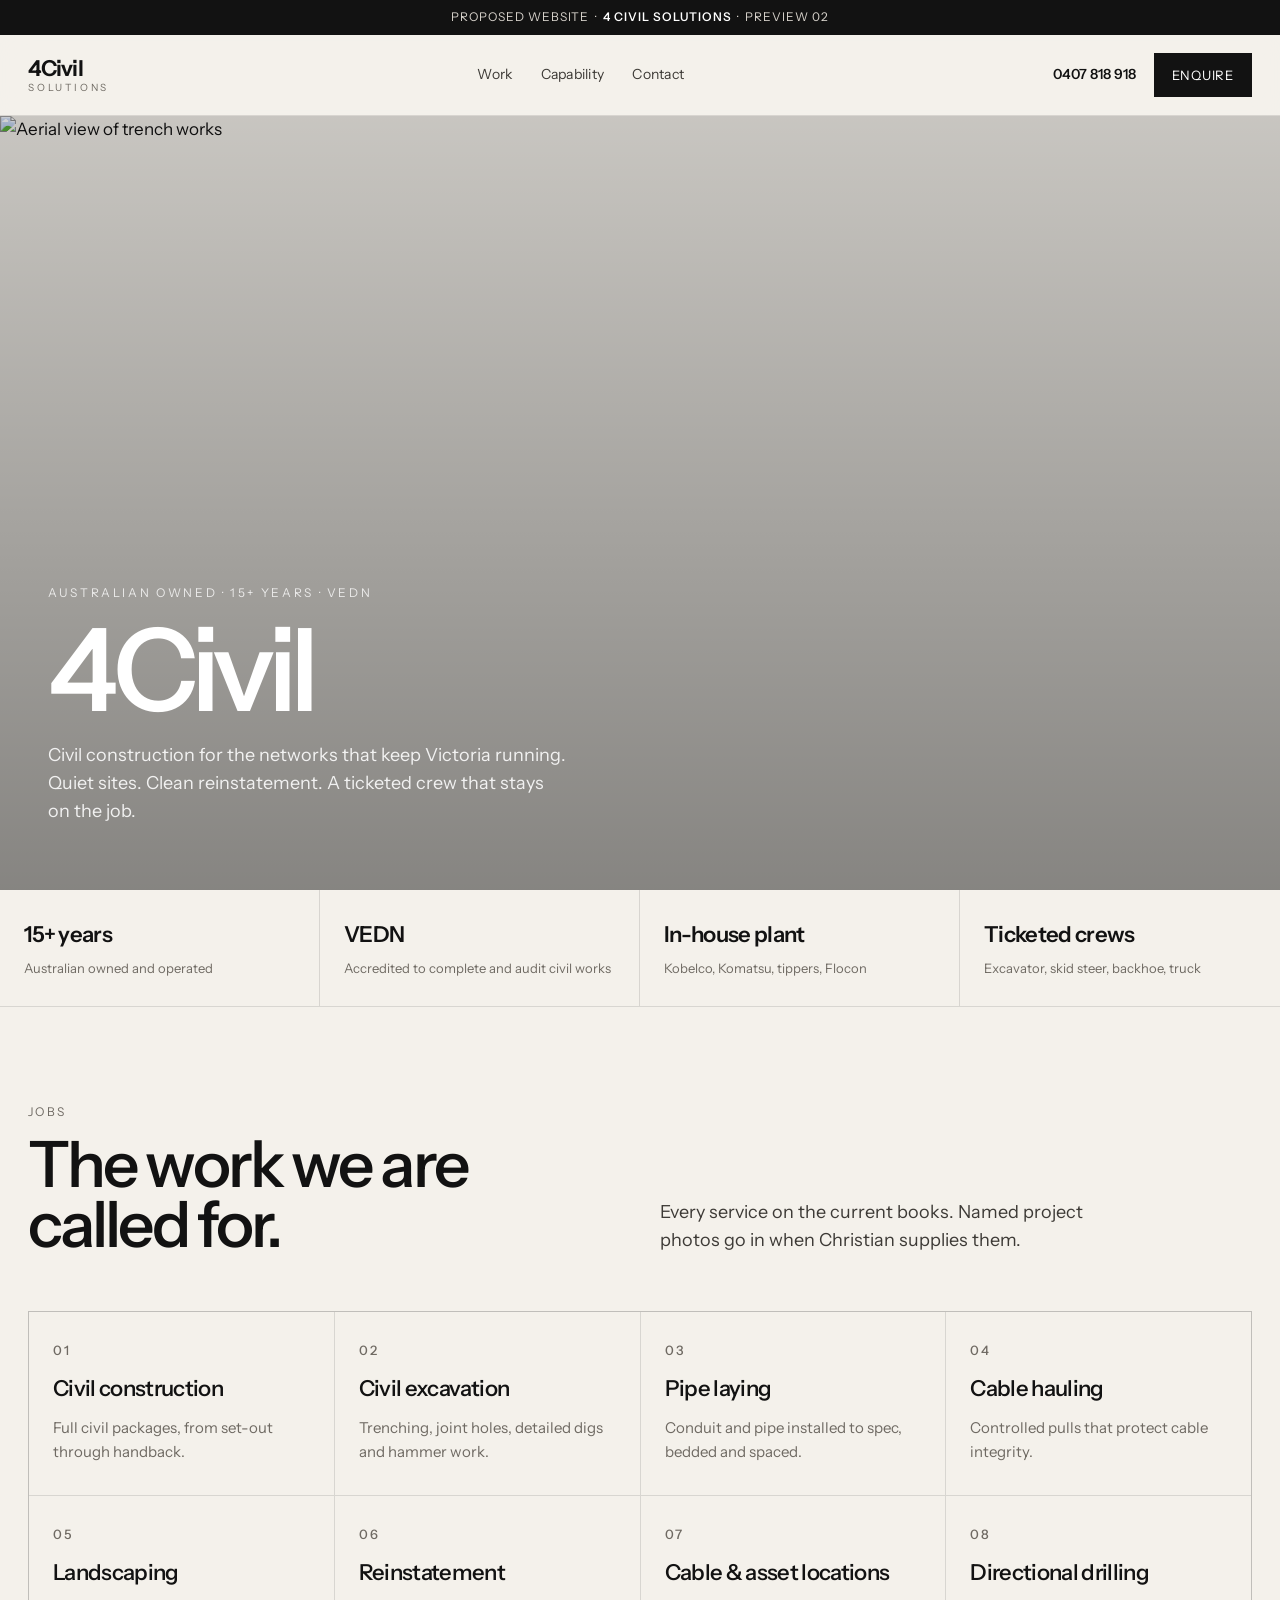
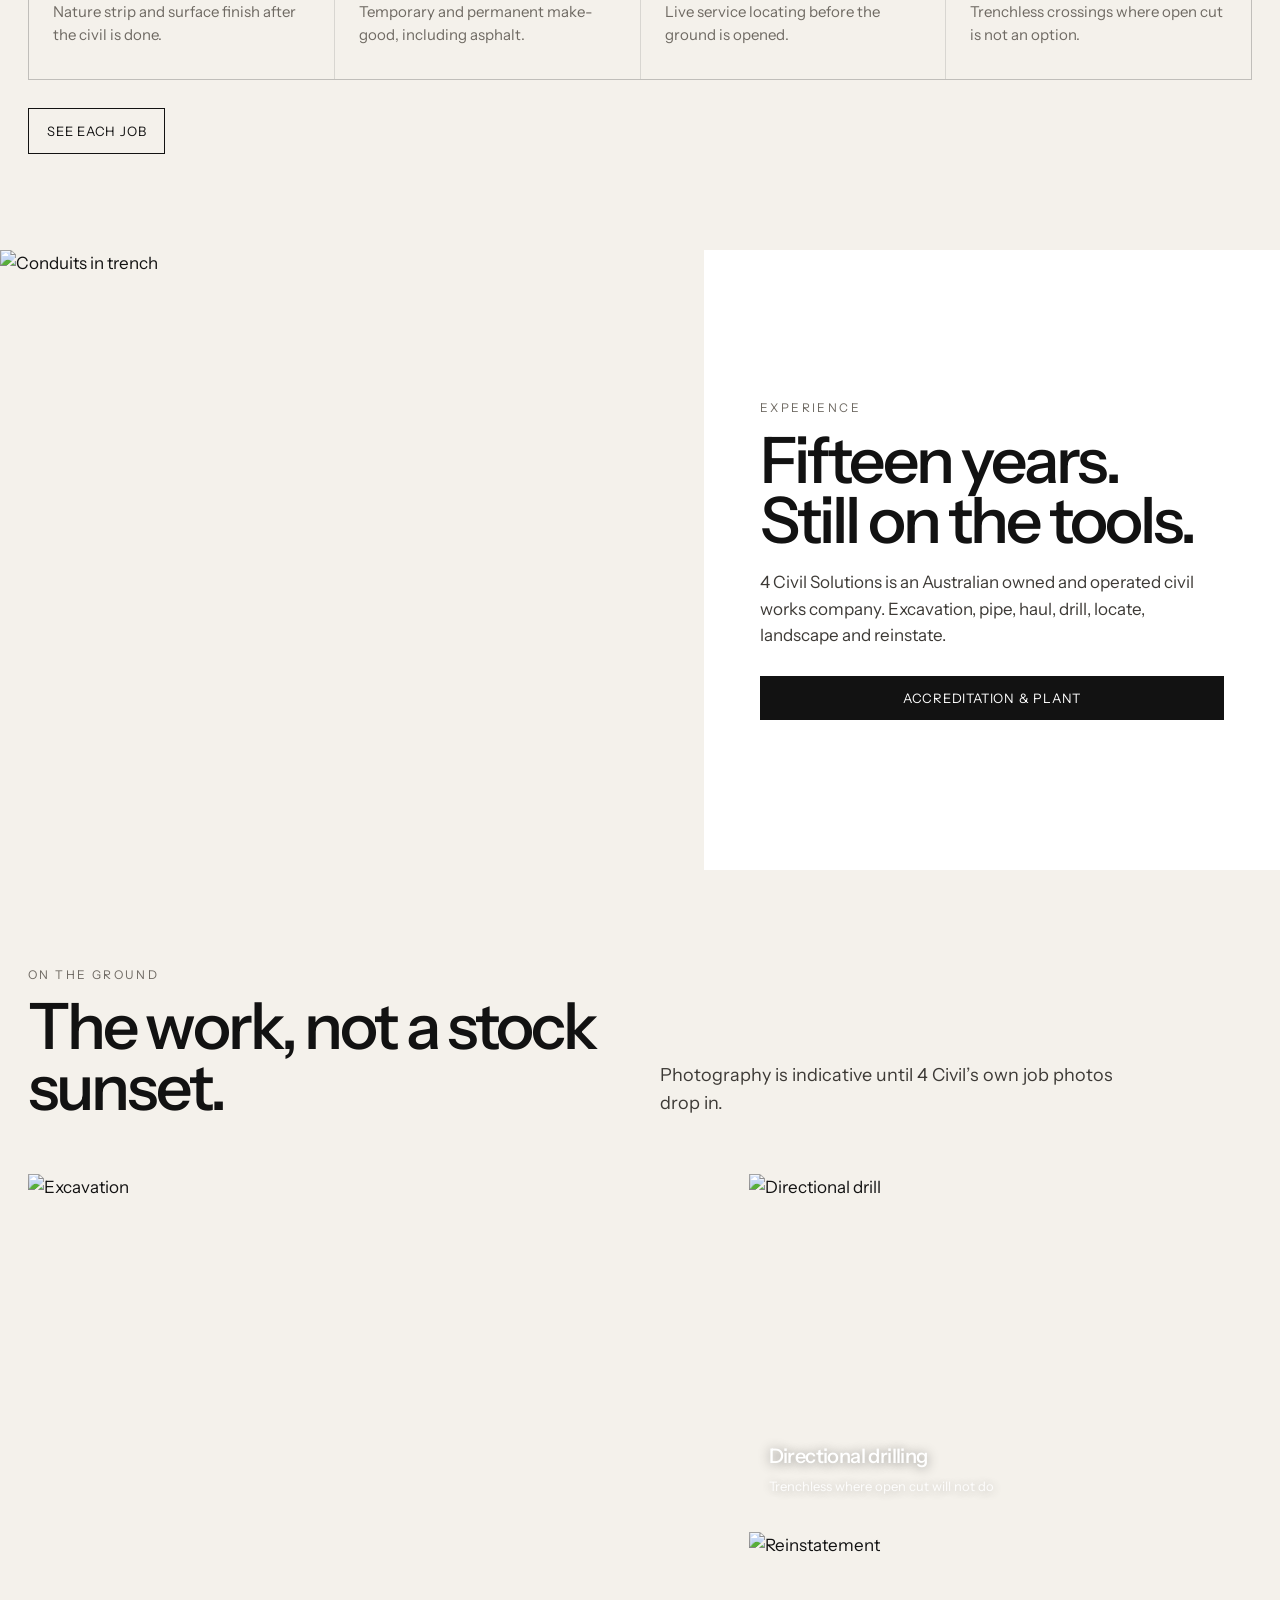
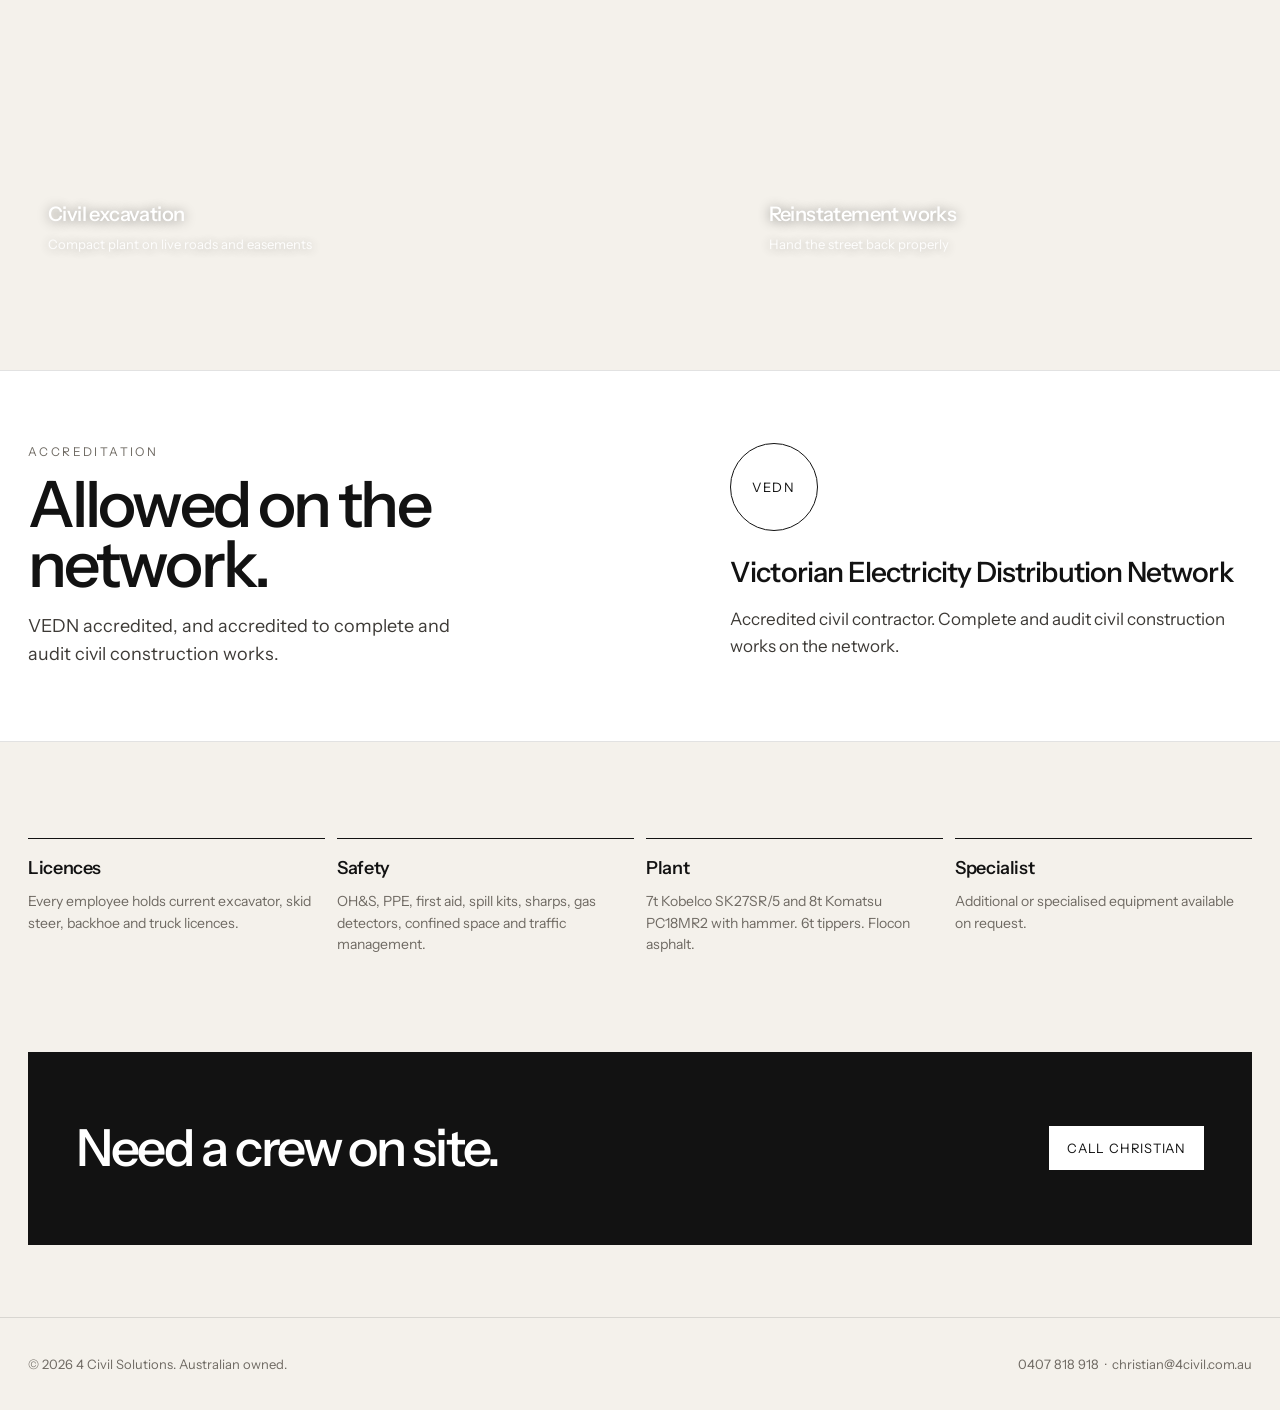
==== index.html @ 9d24bb0b "Add homepage" ====
<!DOCTYPE html>
<html lang="en-AU">
<head>
  <meta charset="UTF-8" />
  <meta name="viewport" content="width=device-width, initial-scale=1" />
  <title>4 Civil Solutions — Civil construction, Victoria</title>
  <meta name="description" content="Australian owned civil works company with over 15 years experience. VEDN accredited." />
  <link rel="preconnect" href="https://fonts.googleapis.com" />
  <link rel="preconnect" href="https://fonts.gstatic.com" crossorigin />
  <link href="https://fonts.googleapis.com/css2?family=Instrument+Sans:wght@400;500;560;650&display=swap" rel="stylesheet" />
  <link rel="stylesheet" href="css/styles.css" />
</head>
<body data-page="home">
  <div id="site-header"></div>
  <section class="hero">
    <img src="https://litter.catbox.moe/63we0l.jpg" alt="Aerial view of trench works" />
    <div class="hero-copy">
      <div class="eyebrow">Australian owned · 15+ years · VEDN</div>
      <h1>4Civil</h1>
      <p>Civil construction for the networks that keep Victoria running. Quiet sites. Clean reinstatement. A ticketed crew that stays on the job.</p>
    </div>
  </section>
  <section class="stats">
    <div class="stat"><b>15+ years</b><span>Australian owned and operated</span></div>
    <div class="stat"><b>VEDN</b><span>Accredited to complete and audit civil works</span></div>
    <div class="stat"><b>In-house plant</b><span>Kobelco, Komatsu, tippers, Flocon</span></div>
    <div class="stat"><b>Ticketed crews</b><span>Excavator, skid steer, backhoe, truck</span></div>
  </section>
  <section class="section">
    <div class="section-head">
      <div><div class="kicker">Jobs</div><h2>The work we are called for.</h2></div>
      <p class="lede">Every service on the current books. Named project photos go in when Christian supplies them.</p>
    </div>
    <div class="jobs">
      <article><b>01</b><h3>Civil construction</h3><p>Full civil packages, from set-out through handback.</p></article>
      <article><b>02</b><h3>Civil excavation</h3><p>Trenching, joint holes, detailed digs and hammer work.</p></article>
      <article><b>03</b><h3>Pipe laying</h3><p>Conduit and pipe installed to spec, bedded and spaced.</p></article>
      <article><b>04</b><h3>Cable hauling</h3><p>Controlled pulls that protect cable integrity.</p></article>
      <article><b>05</b><h3>Landscaping</h3><p>Nature strip and surface finish after the civil is done.</p></article>
      <article><b>06</b><h3>Reinstatement</h3><p>Temporary and permanent make-good, including asphalt.</p></article>
      <article><b>07</b><h3>Cable & asset locations</h3><p>Live service locating before the ground is opened.</p></article>
      <article><b>08</b><h3>Directional drilling</h3><p>Trenchless crossings where open cut is not an option.</p></article>
    </div>
    <p style="margin-top:28px"><a class="btn-ghost btn" href="work.html">See each job</a></p>
  </section>
  <section class="split">
    <img src="https://litter.catbox.moe/qdxm2e.jpg" alt="Conduits in trench" />
    <div class="split-copy">
      <div class="kicker">Experience</div>
      <h2>Fifteen years. Still on the tools.</h2>
      <p>4 Civil Solutions is an Australian owned and operated civil works company. Excavation, pipe, haul, drill, locate, landscape and reinstate.</p>
      <a class="btn" href="capability.html">Accreditation & plant</a>
    </div>
  </section>
  <section class="section">
    <div class="section-head">
      <div><div class="kicker">On the ground</div><h2>The work, not a stock sunset.</h2></div>
      <p class="lede">Photography is indicative until 4 Civil’s own job photos drop in.</p>
    </div>
    <div class="work-grid">
      <figure class="card tall"><img src="https://litter.catbox.moe/cg98j8.jpg" alt="Excavation" /><figcaption><b>Civil excavation</b><span>Compact plant on live roads and easements</span></figcaption></figure>
      <figure class="card"><img src="https://litter.catbox.moe/we1d06.jpg" alt="Directional drill" /><figcaption><b>Directional drilling</b><span>Trenchless where open cut will not do</span></figcaption></figure>
      <figure class="card"><img src="https://litter.catbox.moe/tef5pj.jpg" alt="Reinstatement" /><figcaption><b>Reinstatement works</b><span>Hand the street back properly</span></figcaption></figure>
    </div>
  </section>
  <section class="cred-band"><div class="cred-inner"><div class="cred-grid">
    <div><div class="kicker">Accreditation</div><h2>Allowed on the network.</h2><p class="lede" style="margin-top:18px">VEDN accredited, and accredited to complete and audit civil construction works.</p></div>
    <div><div class="badge">VEDN</div><h3 style="font-size:28px;letter-spacing:-.03em;font-weight:540;margin-bottom:12px">Victorian Electricity Distribution Network</h3><p style="color:var(--ink-soft)">Accredited civil contractor. Complete and audit civil construction works on the network.</p></div>
  </div></div></section>
  <section class="section"><div class="trust">
    <article><h3>Licences</h3><p>Every employee holds current excavator, skid steer, backhoe and truck licences.</p></article>
    <article><h3>Safety</h3><p>OH&S, PPE, first aid, spill kits, sharps, gas detectors, confined space and traffic management.</p></article>
    <article><h3>Plant</h3><p>7t Kobelco SK27SR/5 and 8t Komatsu PC18MR2 with hammer. 6t tippers. Flocon asphalt.</p></article>
    <article><h3>Specialist</h3><p>Additional or specialised equipment available on request.</p></article>
  </div></section>
  <section class="cta-band"><h2>Need a crew on site.</h2><a class="btn" href="contact.html">Call Christian</a></section>
  <div id="site-footer"></div>
  <script src="js/site.js"></script>
</body>
</html>
---- css/styles.css ----
:root{--paper:#f4f1eb;--paper-2:#ebe6dd;--ink:#121212;--ink-soft:#3d3a36;--muted:#6f6a63;--line:rgba(18,18,18,.12);--white:#fff;--accent:#c45c26;--max:1180px;--wide:1440px}*{box-sizing:border-box;margin:0;padding:0}html{scroll-behavior:smooth}body{font-family:Instrument Sans,Helvetica Neue,Arial,sans-serif;background:var(--paper);color:var(--ink);line-height:1.55;font-size:17px;-webkit-font-smoothing:antialiased}img{max-width:100%;display:block}a{color:inherit;text-decoration:none}button,input,textarea,select{font:inherit}.preview-bar{background:var(--ink);color:#d7d2cb;font-size:12px;letter-spacing:.08em;text-transform:uppercase;text-align:center;padding:8px 16px}.preview-bar strong{color:var(--white);font-weight:560}.site-header{position:sticky;top:0;z-index:50;background:rgba(244,241,235,.92);backdrop-filter:blur(14px);border-bottom:1px solid var(--line)}.header-inner{max-width:var(--wide);margin:0 auto;padding:18px 28px;display:flex;align-items:center;justify-content:space-between;gap:24px}.wordmark{display:flex;flex-direction:column;line-height:.9}.wordmark .brand{font-weight:650;letter-spacing:-.04em;font-size:22px}.wordmark .sub{font-size:10px;letter-spacing:.28em;text-transform:uppercase;color:var(--muted);margin-top:5px}.nav{display:flex;align-items:center;gap:28px}.nav a{font-size:14px;letter-spacing:.02em;color:var(--ink-soft)}.nav a:hover,.nav a.active{color:var(--ink)}.header-actions{display:flex;align-items:center;gap:18px}.phone{font-size:14px;font-weight:560}.btn{display:inline-flex;align-items:center;justify-content:center;padding:12px 18px;background:var(--ink);color:var(--white);border:0;cursor:pointer;font-size:13px;letter-spacing:.06em;text-transform:uppercase}.btn:hover{background:#2a2a2a}.btn-ghost{background:transparent;color:var(--ink);border:1px solid var(--ink)}.btn-ghost:hover{background:var(--ink);color:var(--white)}.menu-toggle{display:none;background:0;border:0;width:36px;height:36px;cursor:pointer}.menu-toggle span{display:block;height:1.5px;background:var(--ink);margin:7px 0}.hero{position:relative;min-height:86vh;display:grid;place-items:end start;overflow:hidden}.hero img{position:absolute;inset:0;width:100%;height:100%;object-fit:cover}.hero::after{content:"";position:absolute;inset:0;background:linear-gradient(180deg,rgba(0,0,0,.18),rgba(0,0,0,.45))}.hero-copy{position:relative;z-index:2;padding:0 48px 64px;max-width:980px;color:var(--white)}.eyebrow{font-size:12px;letter-spacing:.22em;text-transform:uppercase;margin-bottom:16px;color:rgba(255,255,255,.78)}.hero h1{font-size:clamp(56px,9vw,128px);font-weight:560;letter-spacing:-.055em;line-height:.88}.hero p{margin-top:22px;max-width:520px;font-size:18px;color:rgba(255,255,255,.88)}.stats{display:grid;grid-template-columns:repeat(4,1fr);border-bottom:1px solid var(--line)}.stat{padding:28px 24px;border-right:1px solid var(--line)}.stat:last-child{border-right:0}.stat b{display:block;font-size:22px;letter-spacing:-.03em;font-weight:600}.stat span{display:block;margin-top:6px;color:var(--muted);font-size:13px}.section{padding:96px 28px;max-width:var(--wide);margin:0 auto}.section-head{display:grid;grid-template-columns:1fr 1fr;gap:40px;margin-bottom:56px;align-items:end}.kicker{font-size:12px;letter-spacing:.2em;text-transform:uppercase;color:var(--muted);margin-bottom:12px}h2{font-size:clamp(36px,5vw,64px);letter-spacing:-.045em;font-weight:540;line-height:.95}.lede{color:var(--ink-soft);font-size:18px;max-width:460px}.split{display:grid;grid-template-columns:1.1fr .9fr;min-height:620px}.split img{width:100%;height:100%;object-fit:cover}.split-copy{padding:72px 56px;display:flex;flex-direction:column;justify-content:center;background:var(--white)}.split-copy p{color:var(--ink-soft);margin:18px 0 28px;max-width:440px}.work-grid{display:grid;grid-template-columns:1.4fr 1fr;gap:16px}.card{position:relative;overflow:hidden;min-height:340px}.card.tall{min-height:700px;grid-row:span 2}.card img{width:100%;height:100%;object-fit:cover}.card figcaption{position:absolute;left:20px;bottom:18px;color:var(--white);text-shadow:0 1px 12px rgba(0,0,0,.45)}.card figcaption b{display:block;font-size:20px;letter-spacing:-.03em;font-weight:540}.card figcaption span{font-size:13px;opacity:.86}.trust{display:grid;grid-template-columns:repeat(4,1fr);gap:12px}.trust article{border-top:1px solid var(--ink);padding-top:16px}.trust h3{font-size:18px;font-weight:560;letter-spacing:-.02em}.trust p{color:var(--muted);font-size:14px;margin-top:8px}.cred-band{background:var(--white);border-top:1px solid var(--line);border-bottom:1px solid var(--line)}.cred-inner{max-width:var(--wide);margin:0 auto;padding:72px 28px}.cred-grid{display:grid;grid-template-columns:1.1fr .9fr;gap:64px}.badge{display:inline-flex;align-items:center;justify-content:center;width:88px;height:88px;border:1px solid var(--ink);border-radius:50%;font-size:13px;letter-spacing:.14em;text-transform:uppercase;margin-bottom:20px}.tick-grid{display:grid;grid-template-columns:1fr 1fr;gap:10px 28px;margin-top:28px}.tick-grid li{list-style:none;padding:12px 0;border-bottom:1px solid var(--line);color:var(--ink-soft);font-size:15px}.jobs{display:grid;grid-template-columns:repeat(4,1fr);gap:1px;background:var(--line);border:1px solid var(--line)}.jobs article{background:var(--paper);padding:28px 24px 32px;min-height:180px}.jobs b{display:block;font-size:13px;letter-spacing:.16em;text-transform:uppercase;color:var(--muted);margin-bottom:12px;font-weight:500}.jobs h3{font-size:22px;letter-spacing:-.03em;font-weight:540}.jobs p{color:var(--muted);font-size:15px;margin-top:10px}.plant-table{width:100%;border-collapse:collapse;margin-top:28px}.plant-table th,.plant-table td{text-align:left;padding:16px 0;border-bottom:1px solid var(--line);vertical-align:top}.plant-table th{width:34%;font-weight:560}.plant-table td{color:var(--ink-soft)}.cta-band{margin:0 28px 72px;background:var(--ink);color:var(--white);padding:72px 48px;display:flex;justify-content:space-between;align-items:center;gap:32px}.cta-band h2{font-size:clamp(32px,4vw,52px)}.cta-band .btn{background:var(--white);color:var(--ink)}.page-hero{padding:88px 28px 40px;max-width:var(--wide);margin:0 auto}.page-hero h1{font-size:clamp(48px,8vw,96px);letter-spacing:-.05em;font-weight:540;line-height:.9}.page-hero p{margin-top:18px;max-width:560px;color:var(--ink-soft);font-size:18px}.service-detail{display:grid;grid-template-columns:.9fr 1.1fr;gap:48px;padding:56px 28px;max-width:var(--wide);margin:0 auto;align-items:center;border-top:1px solid var(--line)}.service-detail.reverse{grid-template-columns:1.1fr .9fr}.service-detail.reverse .copy{order:-1}.service-detail img{width:100%;height:420px;object-fit:cover}.service-detail h2{font-size:42px}.service-detail ul{margin-top:18px;color:var(--ink-soft);padding-left:18px}.service-detail li{margin:6px 0}.contact-grid{display:grid;grid-template-columns:.8fr 1.2fr;gap:48px;max-width:var(--wide);margin:0 auto;padding:20px 28px 96px}.contact-card{background:var(--white);padding:32px}.contact-card h2{font-size:28px;margin-bottom:8px}.contact-card a{display:block;font-size:22px;letter-spacing:-.03em;margin:10px 0}.contact-card p{color:var(--muted);margin-top:16px}form{display:grid;gap:14px}label{font-size:13px;color:var(--muted)}input,textarea{width:100%;border:0;border-bottom:1px solid var(--line);background:transparent;padding:10px 0;outline:0}input:focus,textarea:focus{border-bottom-color:var(--ink)}textarea{min-height:120px;resize:vertical}.form-row{display:grid;grid-template-columns:1fr 1fr;gap:16px}.form-note{color:var(--muted);font-size:13px}.site-footer{border-top:1px solid var(--line);padding:36px 28px;display:flex;justify-content:space-between;gap:24px;max-width:var(--wide);margin:0 auto;color:var(--muted);font-size:13px}@media(max-width:900px){.nav,.phone{display:none}.nav.open{display:flex;flex-direction:column;position:absolute;top:100%;left:0;right:0;background:var(--paper);padding:20px 28px 28px;border-bottom:1px solid var(--line);align-items:flex-start}.menu-toggle{display:block}.stats,.split,.work-grid,.trust,.section-head,.service-detail,.service-detail.reverse,.contact-grid,.form-row,.cred-grid,.tick-grid,.jobs{grid-template-columns:1fr}.split.reverse img,.service-detail.reverse .copy{order:0}.card.tall{min-height:380px;grid-row:auto}.hero-copy{padding:0 22px 40px}.cta-band{flex-direction:column;align-items:flex-start;margin:0 16px 48px;padding:40px 24px}.split-copy{padding:36px 24px}.section{padding:64px 20px}}
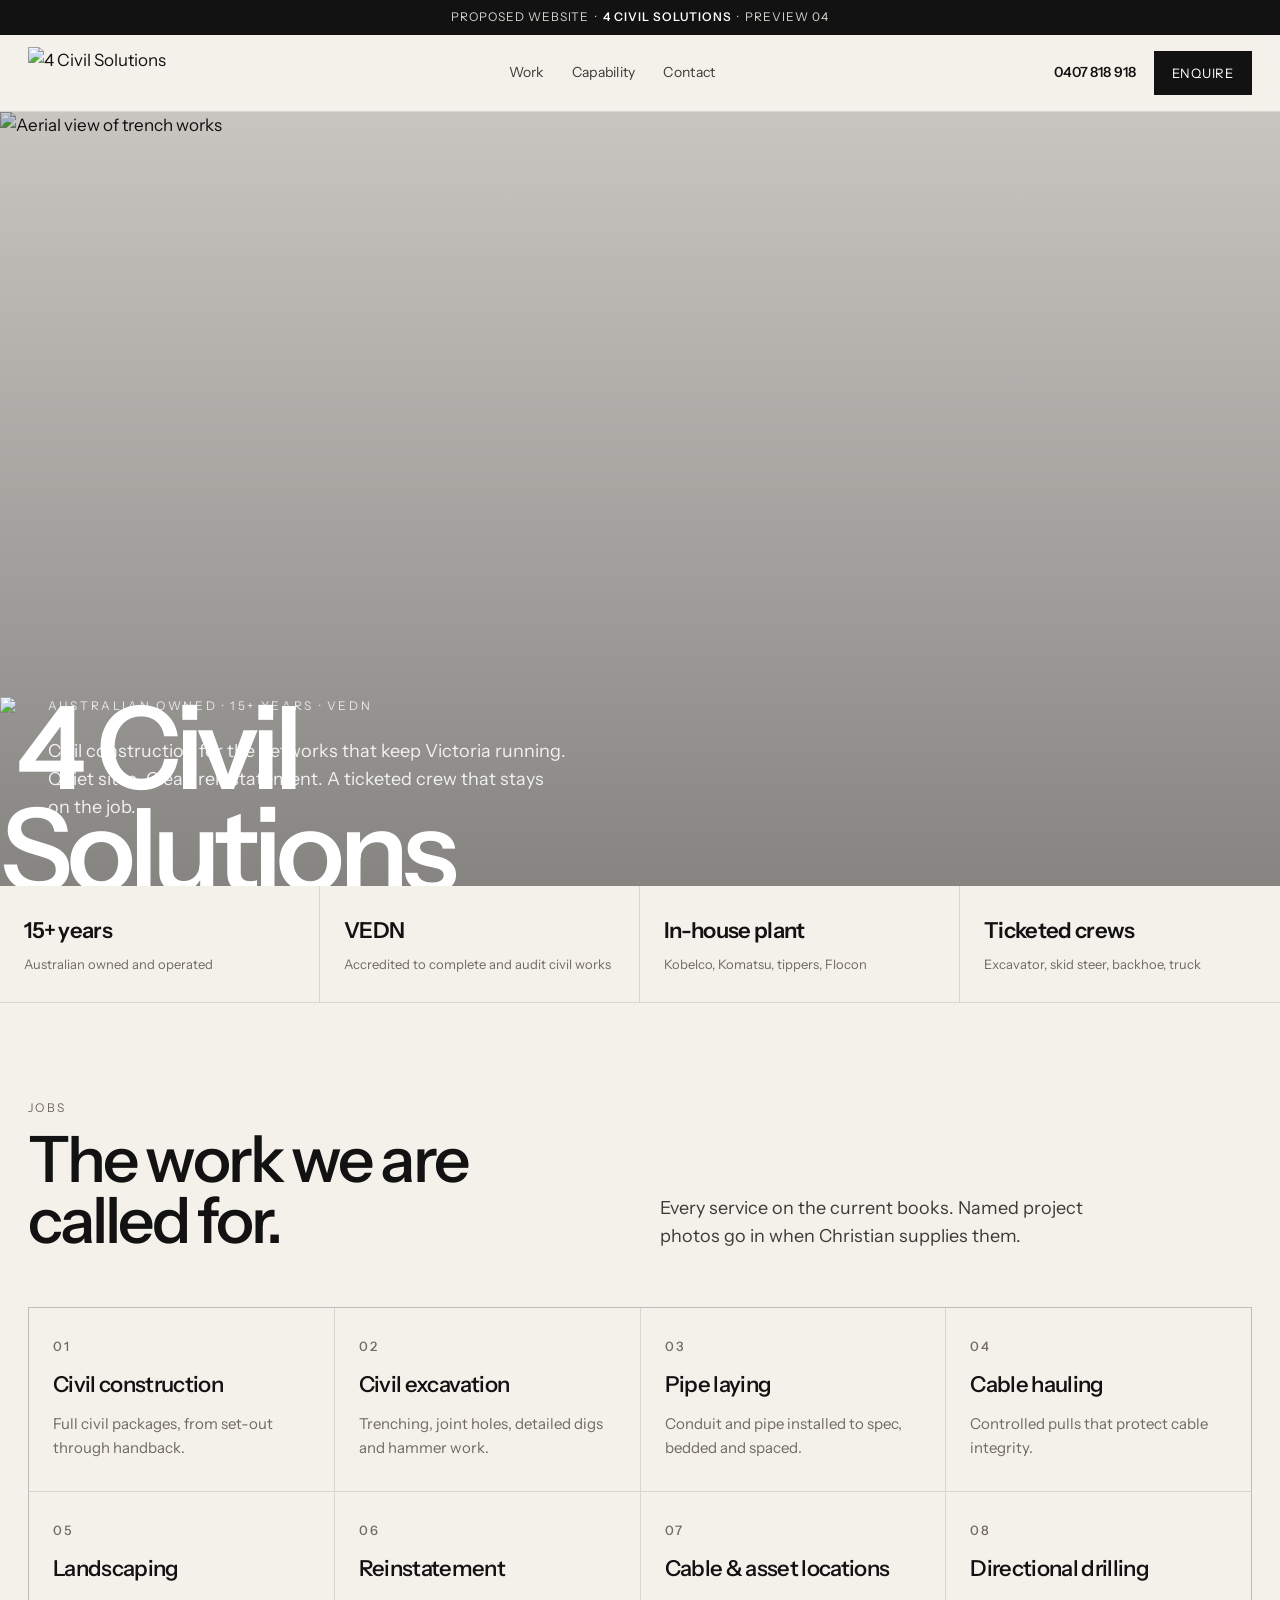
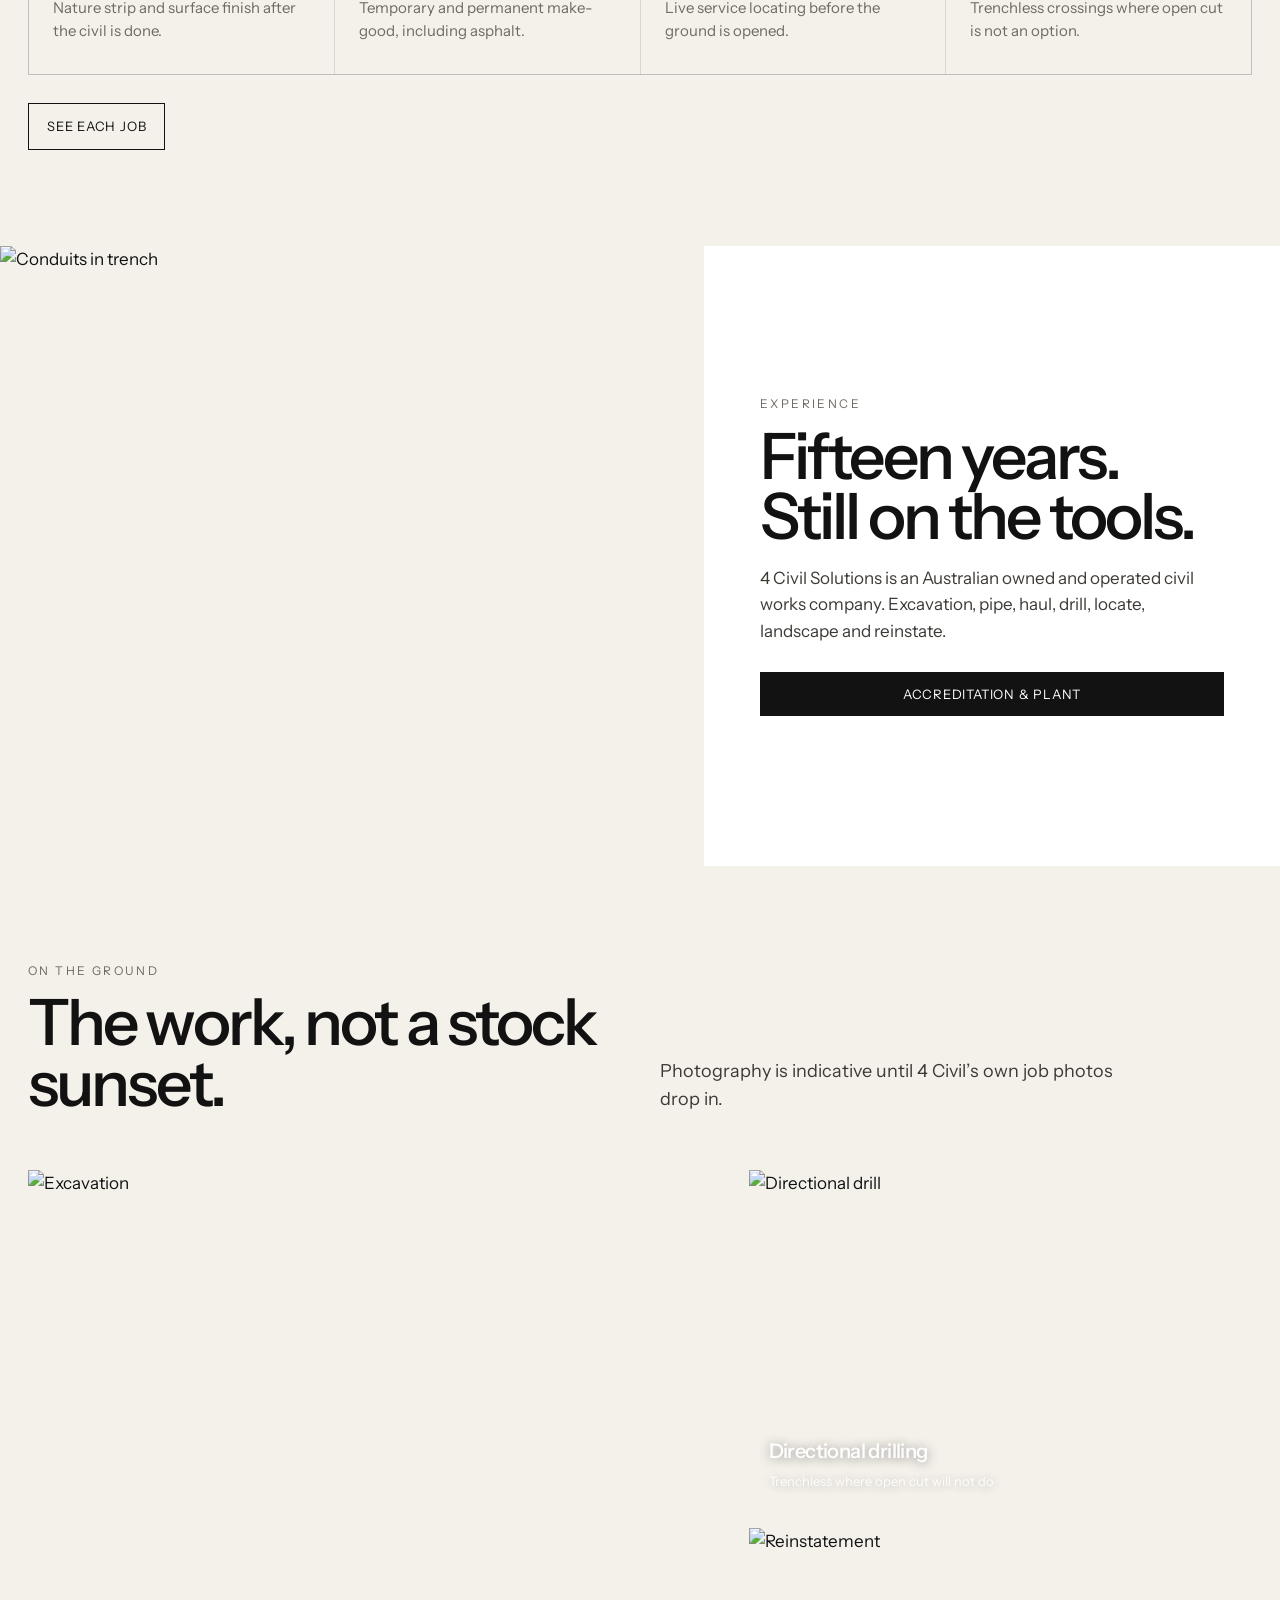
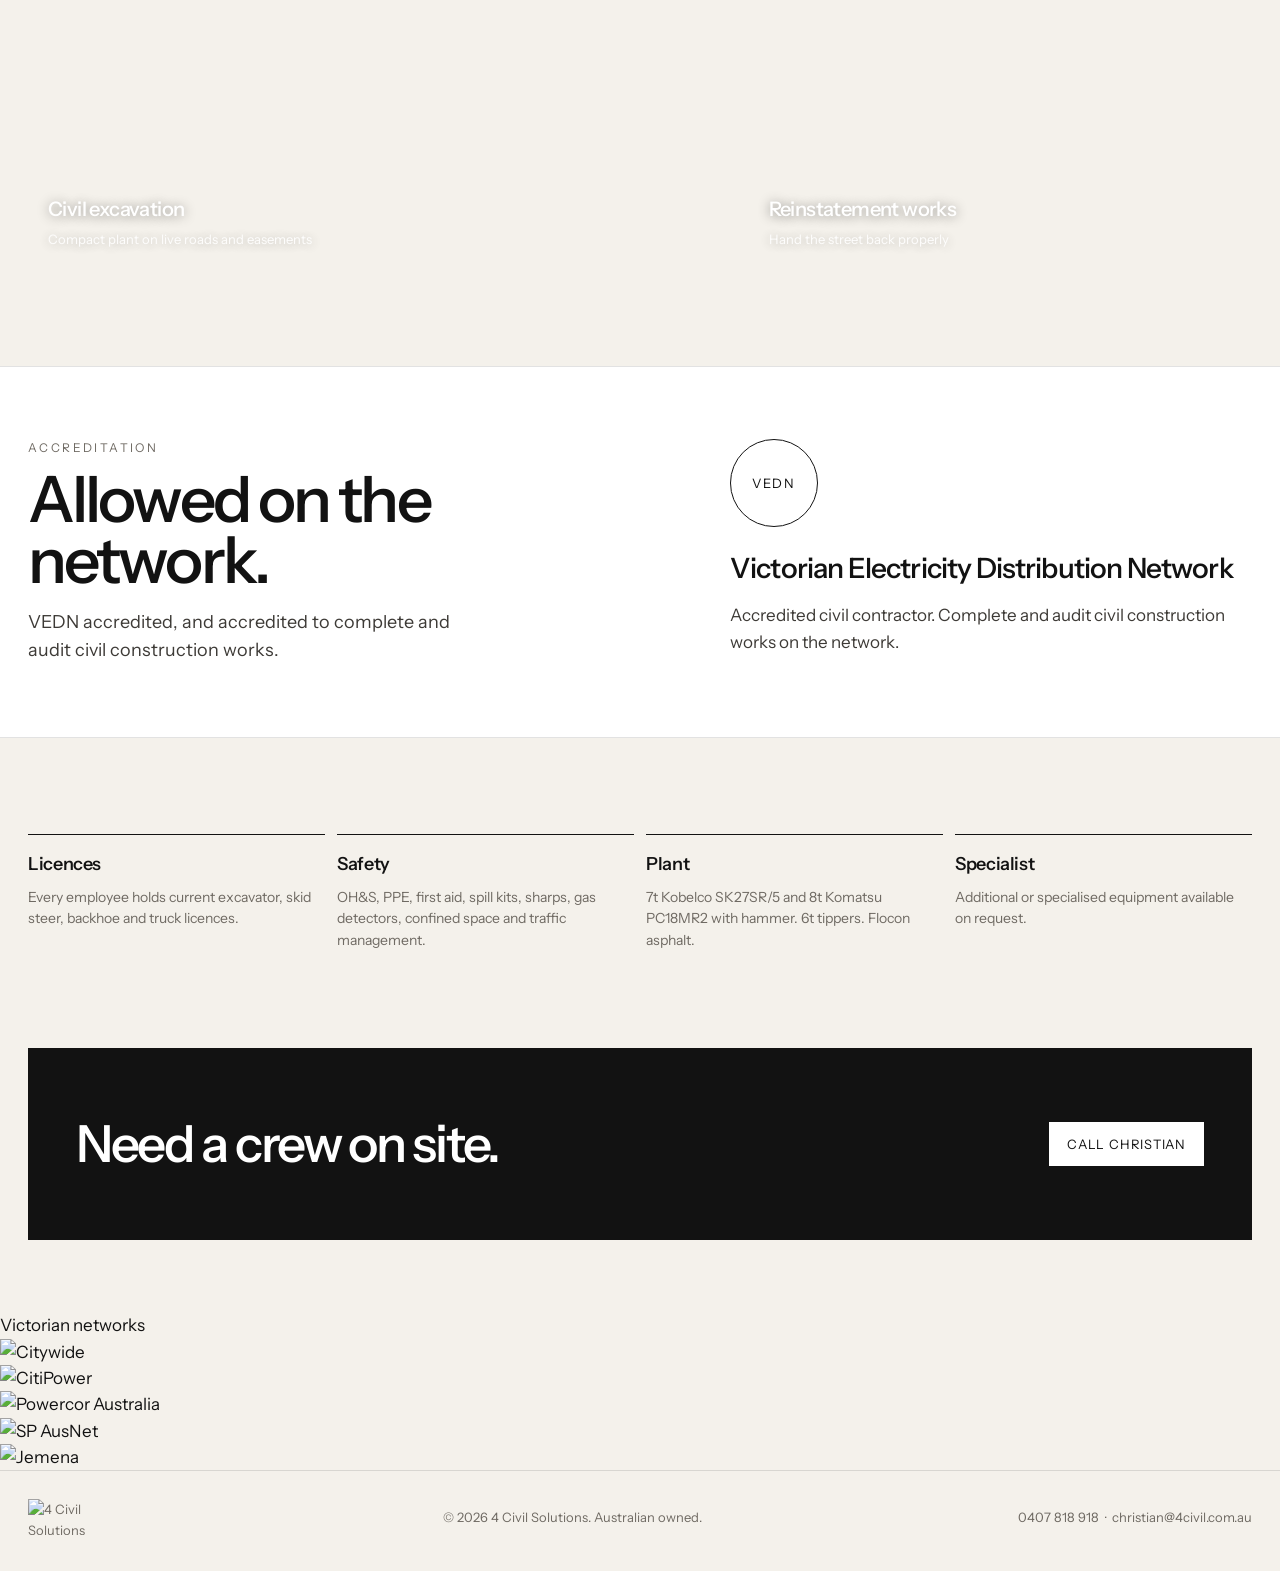
==== commit 4057495d: "Replace 4Civil wordmark with official logo in hero" ====
--- a/index.html
+++ b/index.html
@@ -8,6 +8,7 @@
   <link rel="preconnect" href="https://fonts.googleapis.com" />
   <link rel="preconnect" href="https://fonts.gstatic.com" crossorigin />
   <link href="https://fonts.googleapis.com/css2?family=Instrument+Sans:wght@400;500;560;650&display=swap" rel="stylesheet" />
+  <link rel="icon" href="https://4civil.com.au/wp-content/uploads/2021/10/4civiltransmall.png" type="image/png" />
   <link rel="stylesheet" href="css/styles.css" />
 </head>
 <body data-page="home">
@@ -16,7 +17,9 @@
     <img src="https://litter.catbox.moe/63we0l.jpg" alt="Aerial view of trench works" />
     <div class="hero-copy">
       <div class="eyebrow">Australian owned · 15+ years · VEDN</div>
-      <h1>4Civil</h1>
+      <h1 class="hero-brand">
+        <img class="hero-logo" src="https://4civil.com.au/wp-content/uploads/2021/10/4civiltransmall.png" alt="4 Civil Solutions" width="300" height="110" />
+      </h1>
       <p>Civil construction for the networks that keep Victoria running. Quiet sites. Clean reinstatement. A ticketed crew that stays on the job.</p>
     </div>
   </section>
--- a/css/styles.css
+++ b/css/styles.css
@@ -1 +1,527 @@
-:root{--paper:#f4f1eb;--paper-2:#ebe6dd;--ink:#121212;--ink-soft:#3d3a36;--muted:#6f6a63;--line:rgba(18,18,18,.12);--white:#fff;--accent:#c45c26;--max:1180px;--wide:1440px}*{box-sizing:border-box;margin:0;padding:0}html{scroll-behavior:smooth}body{font-family:Instrument Sans,Helvetica Neue,Arial,sans-serif;background:var(--paper);color:var(--ink);line-height:1.55;font-size:17px;-webkit-font-smoothing:antialiased}img{max-width:100%;display:block}a{color:inherit;text-decoration:none}button,input,textarea,select{font:inherit}.preview-bar{background:var(--ink);color:#d7d2cb;font-size:12px;letter-spacing:.08em;text-transform:uppercase;text-align:center;padding:8px 16px}.preview-bar strong{color:var(--white);font-weight:560}.site-header{position:sticky;top:0;z-index:50;background:rgba(244,241,235,.92);backdrop-filter:blur(14px);border-bottom:1px solid var(--line)}.header-inner{max-width:var(--wide);margin:0 auto;padding:18px 28px;display:flex;align-items:center;justify-content:space-between;gap:24px}.wordmark{display:flex;flex-direction:column;line-height:.9}.wordmark .brand{font-weight:650;letter-spacing:-.04em;font-size:22px}.wordmark .sub{font-size:10px;letter-spacing:.28em;text-transform:uppercase;color:var(--muted);margin-top:5px}.nav{display:flex;align-items:center;gap:28px}.nav a{font-size:14px;letter-spacing:.02em;color:var(--ink-soft)}.nav a:hover,.nav a.active{color:var(--ink)}.header-actions{display:flex;align-items:center;gap:18px}.phone{font-size:14px;font-weight:560}.btn{display:inline-flex;align-items:center;justify-content:center;padding:12px 18px;background:var(--ink);color:var(--white);border:0;cursor:pointer;font-size:13px;letter-spacing:.06em;text-transform:uppercase}.btn:hover{background:#2a2a2a}.btn-ghost{background:transparent;color:var(--ink);border:1px solid var(--ink)}.btn-ghost:hover{background:var(--ink);color:var(--white)}.menu-toggle{display:none;background:0;border:0;width:36px;height:36px;cursor:pointer}.menu-toggle span{display:block;height:1.5px;background:var(--ink);margin:7px 0}.hero{position:relative;min-height:86vh;display:grid;place-items:end start;overflow:hidden}.hero img{position:absolute;inset:0;width:100%;height:100%;object-fit:cover}.hero::after{content:"";position:absolute;inset:0;background:linear-gradient(180deg,rgba(0,0,0,.18),rgba(0,0,0,.45))}.hero-copy{position:relative;z-index:2;padding:0 48px 64px;max-width:980px;color:var(--white)}.eyebrow{font-size:12px;letter-spacing:.22em;text-transform:uppercase;margin-bottom:16px;color:rgba(255,255,255,.78)}.hero h1{font-size:clamp(56px,9vw,128px);font-weight:560;letter-spacing:-.055em;line-height:.88}.hero p{margin-top:22px;max-width:520px;font-size:18px;color:rgba(255,255,255,.88)}.stats{display:grid;grid-template-columns:repeat(4,1fr);border-bottom:1px solid var(--line)}.stat{padding:28px 24px;border-right:1px solid var(--line)}.stat:last-child{border-right:0}.stat b{display:block;font-size:22px;letter-spacing:-.03em;font-weight:600}.stat span{display:block;margin-top:6px;color:var(--muted);font-size:13px}.section{padding:96px 28px;max-width:var(--wide);margin:0 auto}.section-head{display:grid;grid-template-columns:1fr 1fr;gap:40px;margin-bottom:56px;align-items:end}.kicker{font-size:12px;letter-spacing:.2em;text-transform:uppercase;color:var(--muted);margin-bottom:12px}h2{font-size:clamp(36px,5vw,64px);letter-spacing:-.045em;font-weight:540;line-height:.95}.lede{color:var(--ink-soft);font-size:18px;max-width:460px}.split{display:grid;grid-template-columns:1.1fr .9fr;min-height:620px}.split img{width:100%;height:100%;object-fit:cover}.split-copy{padding:72px 56px;display:flex;flex-direction:column;justify-content:center;background:var(--white)}.split-copy p{color:var(--ink-soft);margin:18px 0 28px;max-width:440px}.work-grid{display:grid;grid-template-columns:1.4fr 1fr;gap:16px}.card{position:relative;overflow:hidden;min-height:340px}.card.tall{min-height:700px;grid-row:span 2}.card img{width:100%;height:100%;object-fit:cover}.card figcaption{position:absolute;left:20px;bottom:18px;color:var(--white);text-shadow:0 1px 12px rgba(0,0,0,.45)}.card figcaption b{display:block;font-size:20px;letter-spacing:-.03em;font-weight:540}.card figcaption span{font-size:13px;opacity:.86}.trust{display:grid;grid-template-columns:repeat(4,1fr);gap:12px}.trust article{border-top:1px solid var(--ink);padding-top:16px}.trust h3{font-size:18px;font-weight:560;letter-spacing:-.02em}.trust p{color:var(--muted);font-size:14px;margin-top:8px}.cred-band{background:var(--white);border-top:1px solid var(--line);border-bottom:1px solid var(--line)}.cred-inner{max-width:var(--wide);margin:0 auto;padding:72px 28px}.cred-grid{display:grid;grid-template-columns:1.1fr .9fr;gap:64px}.badge{display:inline-flex;align-items:center;justify-content:center;width:88px;height:88px;border:1px solid var(--ink);border-radius:50%;font-size:13px;letter-spacing:.14em;text-transform:uppercase;margin-bottom:20px}.tick-grid{display:grid;grid-template-columns:1fr 1fr;gap:10px 28px;margin-top:28px}.tick-grid li{list-style:none;padding:12px 0;border-bottom:1px solid var(--line);color:var(--ink-soft);font-size:15px}.jobs{display:grid;grid-template-columns:repeat(4,1fr);gap:1px;background:var(--line);border:1px solid var(--line)}.jobs article{background:var(--paper);padding:28px 24px 32px;min-height:180px}.jobs b{display:block;font-size:13px;letter-spacing:.16em;text-transform:uppercase;color:var(--muted);margin-bottom:12px;font-weight:500}.jobs h3{font-size:22px;letter-spacing:-.03em;font-weight:540}.jobs p{color:var(--muted);font-size:15px;margin-top:10px}.plant-table{width:100%;border-collapse:collapse;margin-top:28px}.plant-table th,.plant-table td{text-align:left;padding:16px 0;border-bottom:1px solid var(--line);vertical-align:top}.plant-table th{width:34%;font-weight:560}.plant-table td{color:var(--ink-soft)}.cta-band{margin:0 28px 72px;background:var(--ink);color:var(--white);padding:72px 48px;display:flex;justify-content:space-between;align-items:center;gap:32px}.cta-band h2{font-size:clamp(32px,4vw,52px)}.cta-band .btn{background:var(--white);color:var(--ink)}.page-hero{padding:88px 28px 40px;max-width:var(--wide);margin:0 auto}.page-hero h1{font-size:clamp(48px,8vw,96px);letter-spacing:-.05em;font-weight:540;line-height:.9}.page-hero p{margin-top:18px;max-width:560px;color:var(--ink-soft);font-size:18px}.service-detail{display:grid;grid-template-columns:.9fr 1.1fr;gap:48px;padding:56px 28px;max-width:var(--wide);margin:0 auto;align-items:center;border-top:1px solid var(--line)}.service-detail.reverse{grid-template-columns:1.1fr .9fr}.service-detail.reverse .copy{order:-1}.service-detail img{width:100%;height:420px;object-fit:cover}.service-detail h2{font-size:42px}.service-detail ul{margin-top:18px;color:var(--ink-soft);padding-left:18px}.service-detail li{margin:6px 0}.contact-grid{display:grid;grid-template-columns:.8fr 1.2fr;gap:48px;max-width:var(--wide);margin:0 auto;padding:20px 28px 96px}.contact-card{background:var(--white);padding:32px}.contact-card h2{font-size:28px;margin-bottom:8px}.contact-card a{display:block;font-size:22px;letter-spacing:-.03em;margin:10px 0}.contact-card p{color:var(--muted);margin-top:16px}form{display:grid;gap:14px}label{font-size:13px;color:var(--muted)}input,textarea{width:100%;border:0;border-bottom:1px solid var(--line);background:transparent;padding:10px 0;outline:0}input:focus,textarea:focus{border-bottom-color:var(--ink)}textarea{min-height:120px;resize:vertical}.form-row{display:grid;grid-template-columns:1fr 1fr;gap:16px}.form-note{color:var(--muted);font-size:13px}.site-footer{border-top:1px solid var(--line);padding:36px 28px;display:flex;justify-content:space-between;gap:24px;max-width:var(--wide);margin:0 auto;color:var(--muted);font-size:13px}@media(max-width:900px){.nav,.phone{display:none}.nav.open{display:flex;flex-direction:column;position:absolute;top:100%;left:0;right:0;background:var(--paper);padding:20px 28px 28px;border-bottom:1px solid var(--line);align-items:flex-start}.menu-toggle{display:block}.stats,.split,.work-grid,.trust,.section-head,.service-detail,.service-detail.reverse,.contact-grid,.form-row,.cred-grid,.tick-grid,.jobs{grid-template-columns:1fr}.split.reverse img,.service-detail.reverse .copy{order:0}.card.tall{min-height:380px;grid-row:auto}.hero-copy{padding:0 22px 40px}.cta-band{flex-direction:column;align-items:flex-start;margin:0 16px 48px;padding:40px 24px}.split-copy{padding:36px 24px}.section{padding:64px 20px}}+:root {
+  --paper: #f4f1eb;
+  --paper-2: #ebe6dd;
+  --ink: #121212;
+  --ink-soft: #3d3a36;
+  --muted: #6f6a63;
+  --line: rgba(18, 18, 18, 0.12);
+  --white: #ffffff;
+  --accent: #c45c26;
+  --max: 1180px;
+  --wide: 1440px;
+}
+
+* { box-sizing: border-box; margin: 0; padding: 0; }
+html { scroll-behavior: smooth; }
+body {
+  font-family: "Instrument Sans", "Helvetica Neue", Arial, sans-serif;
+  background: var(--paper);
+  color: var(--ink);
+  line-height: 1.55;
+  font-size: 17px;
+  -webkit-font-smoothing: antialiased;
+}
+img { max-width: 100%; display: block; }
+a { color: inherit; text-decoration: none; }
+button, input, textarea, select { font: inherit; }
+
+.preview-bar {
+  background: var(--ink);
+  color: #d7d2cb;
+  font-size: 12px;
+  letter-spacing: 0.08em;
+  text-transform: uppercase;
+  text-align: center;
+  padding: 8px 16px;
+}
+.preview-bar strong { color: var(--white); font-weight: 560; }
+
+.site-header {
+  position: sticky;
+  top: 0;
+  z-index: 50;
+  background: rgba(244, 241, 235, 0.92);
+  backdrop-filter: blur(14px);
+  border-bottom: 1px solid var(--line);
+}
+.header-inner {
+  max-width: var(--wide);
+  margin: 0 auto;
+  padding: 12px 28px;
+  display: flex;
+  align-items: center;
+  justify-content: space-between;
+  gap: 24px;
+}
+.brand-lockup {
+  display: flex;
+  align-items: center;
+  flex-shrink: 0;
+}
+.brand-logo {
+  height: 52px;
+  width: auto;
+  display: block;
+}
+.nav {
+  display: flex;
+  align-items: center;
+  gap: 28px;
+}
+.nav a {
+  font-size: 14px;
+  letter-spacing: 0.02em;
+  color: var(--ink-soft);
+}
+.nav a:hover, .nav a.active { color: var(--ink); }
+.header-actions {
+  display: flex;
+  align-items: center;
+  gap: 18px;
+}
+.phone {
+  font-size: 14px;
+  font-weight: 560;
+  letter-spacing: -0.01em;
+}
+.btn {
+  display: inline-flex;
+  align-items: center;
+  justify-content: center;
+  padding: 12px 18px;
+  background: var(--ink);
+  color: var(--white);
+  border: 0;
+  cursor: pointer;
+  font-size: 13px;
+  letter-spacing: 0.06em;
+  text-transform: uppercase;
+  transition: background 0.2s ease, transform 0.2s ease;
+}
+.btn:hover { background: #2a2a2a; }
+.btn-ghost {
+  background: transparent;
+  color: var(--ink);
+  border: 1px solid var(--ink);
+}
+.btn-ghost:hover { background: var(--ink); color: var(--white); }
+.menu-toggle {
+  display: none;
+  background: none;
+  border: 0;
+  width: 36px;
+  height: 36px;
+  cursor: pointer;
+}
+.menu-toggle span {
+  display: block;
+  height: 1.5px;
+  background: var(--ink);
+  margin: 7px 0;
+}
+
+.hero {
+  position: relative;
+  min-height: 86vh;
+  display: grid;
+  place-items: end start;
+  overflow: hidden;
+}
+.hero img {
+  position: absolute;
+  inset: 0;
+  width: 100%;
+  height: 100%;
+  object-fit: cover;
+}
+.hero::after {
+  content: "";
+  position: absolute;
+  inset: 0;
+  background: linear-gradient(180deg, rgba(0,0,0,0.18) 0%, rgba(0,0,0,0.45) 100%);
+}
+.hero-copy {
+  position: relative;
+  z-index: 2;
+  padding: 0 48px 64px;
+  max-width: 980px;
+  color: var(--white);
+}
+.eyebrow {
+  font-size: 12px;
+  letter-spacing: 0.22em;
+  text-transform: uppercase;
+  margin-bottom: 16px;
+  color: rgba(255,255,255,0.78);
+}
+.hero h1 {
+  font-size: clamp(56px, 9vw, 128px);
+  font-weight: 560;
+  letter-spacing: -0.055em;
+  line-height: 0.88;
+}
+.hero p {
+  margin-top: 22px;
+  max-width: 520px;
+  font-size: 18px;
+  color: rgba(255,255,255,0.88);
+}
+
+.stats {
+  display: grid;
+  grid-template-columns: repeat(4, 1fr);
+  border-bottom: 1px solid var(--line);
+}
+.stat {
+  padding: 28px 24px;
+  border-right: 1px solid var(--line);
+}
+.stat:last-child { border-right: 0; }
+.stat b {
+  display: block;
+  font-size: 22px;
+  letter-spacing: -0.03em;
+  font-weight: 600;
+}
+.stat span {
+  display: block;
+  margin-top: 6px;
+  color: var(--muted);
+  font-size: 13px;
+}
+
+.section {
+  padding: 96px 28px;
+  max-width: var(--wide);
+  margin: 0 auto;
+}
+.section-head {
+  display: grid;
+  grid-template-columns: 1fr 1fr;
+  gap: 40px;
+  margin-bottom: 56px;
+  align-items: end;
+}
+.kicker {
+  font-size: 12px;
+  letter-spacing: 0.2em;
+  text-transform: uppercase;
+  color: var(--muted);
+  margin-bottom: 12px;
+}
+h2 {
+  font-size: clamp(36px, 5vw, 64px);
+  letter-spacing: -0.045em;
+  font-weight: 540;
+  line-height: 0.95;
+}
+.lede {
+  color: var(--ink-soft);
+  font-size: 18px;
+  max-width: 460px;
+}
+
+.services {
+  display: grid;
+  grid-template-columns: repeat(2, 1fr);
+  gap: 18px;
+}
+.service {
+  background: var(--white);
+  padding: 28px 28px 24px;
+  min-height: 168px;
+  display: flex;
+  flex-direction: column;
+  justify-content: space-between;
+  border: 1px solid transparent;
+  transition: border-color 0.2s ease;
+}
+.service:hover { border-color: var(--line); }
+.service h3 {
+  font-size: 26px;
+  letter-spacing: -0.03em;
+  font-weight: 540;
+}
+.service p { color: var(--muted); font-size: 15px; margin-top: 10px; }
+
+.split {
+  display: grid;
+  grid-template-columns: 1.1fr 0.9fr;
+  min-height: 620px;
+}
+.split img { width: 100%; height: 100%; object-fit: cover; }
+.split-copy {
+  padding: 72px 56px;
+  display: flex;
+  flex-direction: column;
+  justify-content: center;
+  background: var(--white);
+}
+.split-copy p { color: var(--ink-soft); margin: 18px 0 28px; max-width: 440px; }
+.split.reverse { grid-template-columns: 0.9fr 1.1fr; }
+.split.reverse img { order: 2; }
+
+.work-grid {
+  display: grid;
+  grid-template-columns: 1.4fr 1fr;
+  gap: 16px;
+}
+.card {
+  position: relative;
+  overflow: hidden;
+  min-height: 340px;
+}
+.card.tall { min-height: 700px; grid-row: span 2; }
+.card img { width: 100%; height: 100%; object-fit: cover; }
+.card figcaption {
+  position: absolute;
+  left: 20px;
+  bottom: 18px;
+  color: var(--white);
+  text-shadow: 0 1px 12px rgba(0,0,0,0.45);
+}
+.card figcaption b { display: block; font-size: 20px; letter-spacing: -0.03em; font-weight: 540; }
+.card figcaption span { font-size: 13px; opacity: 0.86; }
+
+.trust {
+  display: grid;
+  grid-template-columns: repeat(4, 1fr);
+  gap: 12px;
+}
+.trust article {
+  border-top: 1px solid var(--ink);
+  padding-top: 16px;
+}
+.trust h3 { font-size: 18px; font-weight: 560; letter-spacing: -0.02em; }
+.trust p { color: var(--muted); font-size: 14px; margin-top: 8px; }
+
+.cred-band {
+  background: var(--white);
+  border-top: 1px solid var(--line);
+  border-bottom: 1px solid var(--line);
+}
+.cred-inner {
+  max-width: var(--wide);
+  margin: 0 auto;
+  padding: 72px 28px;
+}
+.cred-grid {
+  display: grid;
+  grid-template-columns: 1.1fr 0.9fr;
+  gap: 64px;
+  align-items: start;
+}
+.badge {
+  display: inline-flex;
+  align-items: center;
+  justify-content: center;
+  width: 88px;
+  height: 88px;
+  border: 1px solid var(--ink);
+  border-radius: 50%;
+  font-size: 13px;
+  letter-spacing: 0.14em;
+  text-transform: uppercase;
+  margin-bottom: 20px;
+}
+.tick-grid {
+  display: grid;
+  grid-template-columns: 1fr 1fr;
+  gap: 10px 28px;
+  margin-top: 28px;
+}
+.tick-grid li {
+  list-style: none;
+  padding: 12px 0;
+  border-bottom: 1px solid var(--line);
+  color: var(--ink-soft);
+  font-size: 15px;
+}
+.jobs {
+  display: grid;
+  grid-template-columns: repeat(4, 1fr);
+  gap: 1px;
+  background: var(--line);
+  border: 1px solid var(--line);
+}
+.jobs article {
+  background: var(--paper);
+  padding: 28px 24px 32px;
+  min-height: 180px;
+}
+.jobs b {
+  display: block;
+  font-size: 13px;
+  letter-spacing: 0.16em;
+  text-transform: uppercase;
+  color: var(--muted);
+  margin-bottom: 12px;
+  font-weight: 500;
+}
+.jobs h3 {
+  font-size: 22px;
+  letter-spacing: -0.03em;
+  font-weight: 540;
+}
+.jobs p { color: var(--muted); font-size: 15px; margin-top: 10px; }
+.plant-table {
+  width: 100%;
+  border-collapse: collapse;
+  margin-top: 28px;
+}
+.plant-table th,
+.plant-table td {
+  text-align: left;
+  padding: 16px 0;
+  border-bottom: 1px solid var(--line);
+  vertical-align: top;
+}
+.plant-table th {
+  width: 34%;
+  font-weight: 560;
+  letter-spacing: -0.02em;
+}
+.plant-table td { color: var(--ink-soft); }
+
+.cta-band {
+  margin: 0 28px 72px;
+  background: var(--ink);
+  color: var(--white);
+  padding: 72px 48px;
+  display: flex;
+  justify-content: space-between;
+  align-items: center;
+  gap: 32px;
+}
+.cta-band h2 { font-size: clamp(32px, 4vw, 52px); }
+.cta-band .btn { background: var(--white); color: var(--ink); }
+.cta-band .btn:hover { background: #ece8e1; }
+
+.page-hero {
+  padding: 88px 28px 40px;
+  max-width: var(--wide);
+  margin: 0 auto;
+}
+.page-hero h1 {
+  font-size: clamp(48px, 8vw, 96px);
+  letter-spacing: -0.05em;
+  font-weight: 540;
+  line-height: 0.9;
+}
+.page-hero p {
+  margin-top: 18px;
+  max-width: 560px;
+  color: var(--ink-soft);
+  font-size: 18px;
+}
+
+.service-detail {
+  display: grid;
+  grid-template-columns: 0.9fr 1.1fr;
+  gap: 48px;
+  padding: 56px 28px;
+  max-width: var(--wide);
+  margin: 0 auto;
+  align-items: center;
+  border-top: 1px solid var(--line);
+}
+.service-detail.reverse { grid-template-columns: 1.1fr 0.9fr; }
+.service-detail.reverse .copy { order: -1; }
+.service-detail img { width: 100%; height: 420px; object-fit: cover; }
+.service-detail h2 { font-size: 42px; }
+.service-detail ul {
+  margin-top: 18px;
+  color: var(--ink-soft);
+  padding-left: 18px;
+}
+.service-detail li { margin: 6px 0; }
+
+.plant {
+  display: grid;
+  grid-template-columns: 1fr 1fr;
+  gap: 48px;
+}
+.list dt {
+  font-weight: 560;
+  margin-top: 18px;
+}
+.list dd { color: var(--muted); }
+
+.contact-grid {
+  display: grid;
+  grid-template-columns: 0.8fr 1.2fr;
+  gap: 48px;
+  max-width: var(--wide);
+  margin: 0 auto;
+  padding: 20px 28px 96px;
+}
+.contact-card {
+  background: var(--white);
+  padding: 32px;
+}
+.contact-card h2 { font-size: 28px; margin-bottom: 8px; }
+.contact-card a { display: block; font-size: 22px; letter-spacing: -0.03em; margin: 10px 0; }
+.contact-card p { color: var(--muted); margin-top: 16px; }
+
+form { display: grid; gap: 14px; }
+label { font-size: 13px; color: var(--muted); }
+input, textarea {
+  width: 100%;
+  border: 0;
+  border-bottom: 1px solid var(--line);
+  background: transparent;
+  padding: 10px 0;
+  outline: none;
+}
+input:focus, textarea:focus { border-bottom-color: var(--ink); }
+textarea { min-height: 120px; resize: vertical; }
+.form-row { display: grid; grid-template-columns: 1fr 1fr; gap: 16px; }
+.form-note { color: var(--muted); font-size: 13px; }
+
+.site-footer {
+  border-top: 1px solid var(--line);
+  padding: 28px 28px 36px;
+  display: flex;
+  align-items: center;
+  justify-content: space-between;
+  gap: 24px;
+  max-width: var(--wide);
+  margin: 0 auto;
+  color: var(--muted);
+  font-size: 13px;
+}
+.footer-logo {
+  height: 36px;
+  width: auto;
+  display: block;
+}
+
+@media (max-width: 900px) {
+  .nav, .phone { display: none; }
+  .nav.open {
+    display: flex;
+    flex-direction: column;
+    position: absolute;
+    top: 100%;
+    left: 0;
+    right: 0;
+    background: var(--paper);
+    padding: 20px 28px 28px;
+    border-bottom: 1px solid var(--line);
+    align-items: flex-start;
+  }
+  .menu-toggle { display: block; }
+  .stats, .services, .split, .split.reverse, .work-grid, .trust, .section-head,
+  .service-detail, .service-detail.reverse, .plant, .contact-grid, .form-row,
+  .cred-grid, .tick-grid, .jobs {
+    grid-template-columns: 1fr;
+  }
+  .split.reverse img, .service-detail.reverse .copy { order: 0; }
+  .card.tall { min-height: 380px; grid-row: auto; }
+  .hero-copy { padding: 0 22px 40px; }
+  .cta-band { flex-direction: column; align-items: flex-start; margin: 0 16px 48px; padding: 40px 24px; }
+  .split-copy { padding: 36px 24px; }
+  .section { padding: 64px 20px; }
+  .site-footer { flex-wrap: wrap; }
+  .brand-logo { height: 44px; }
+}
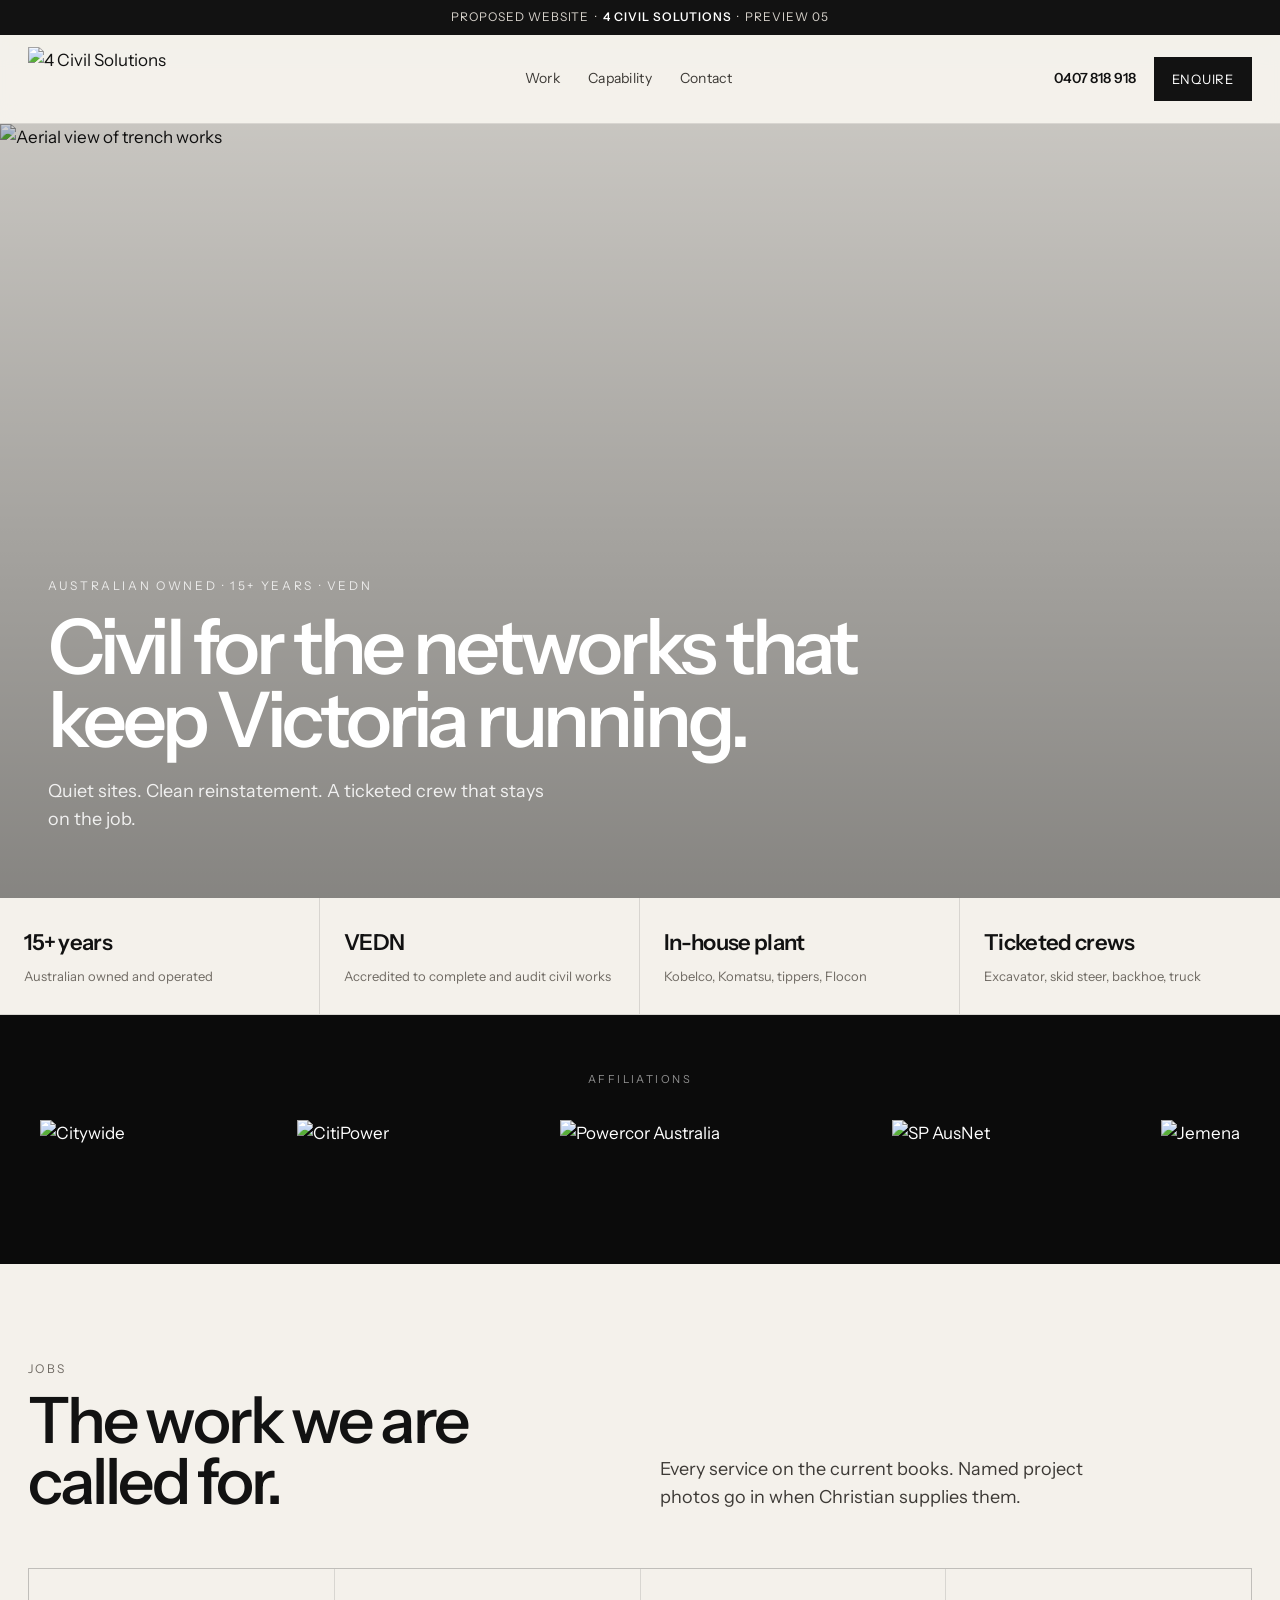
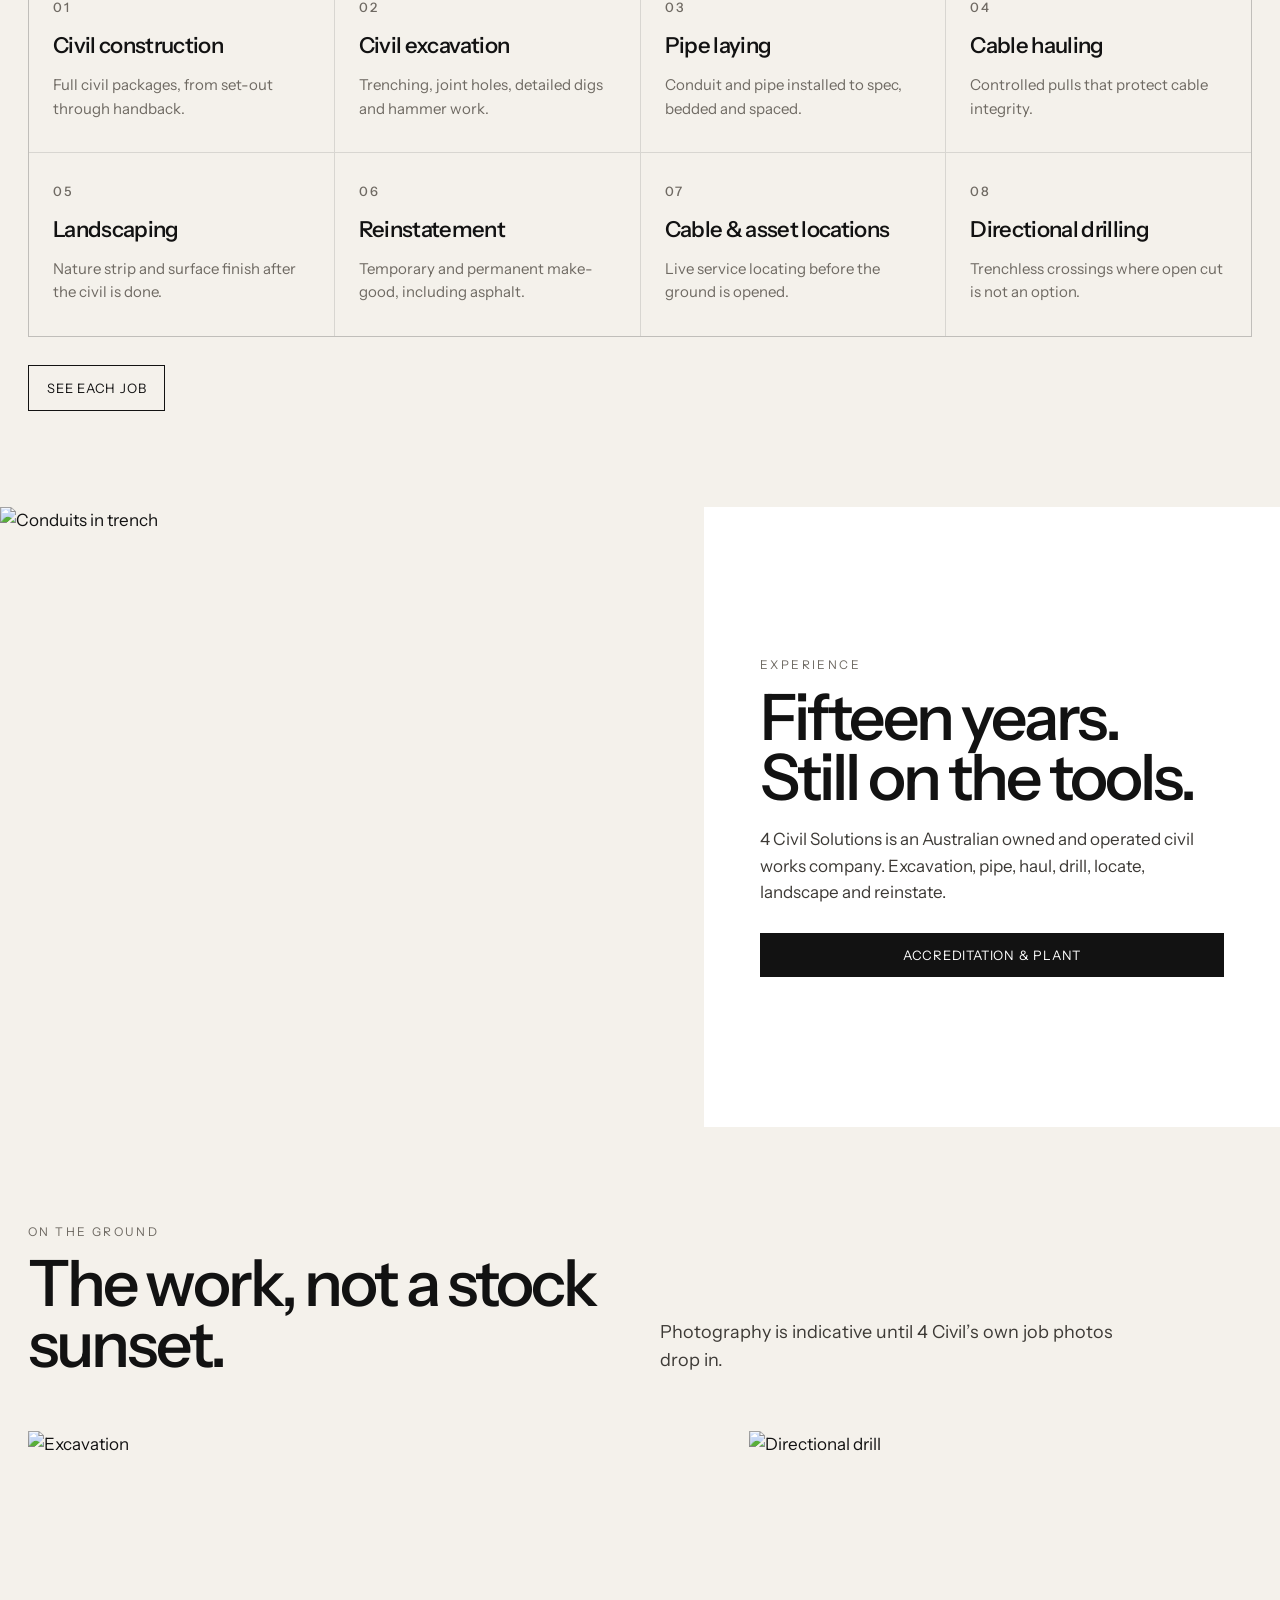
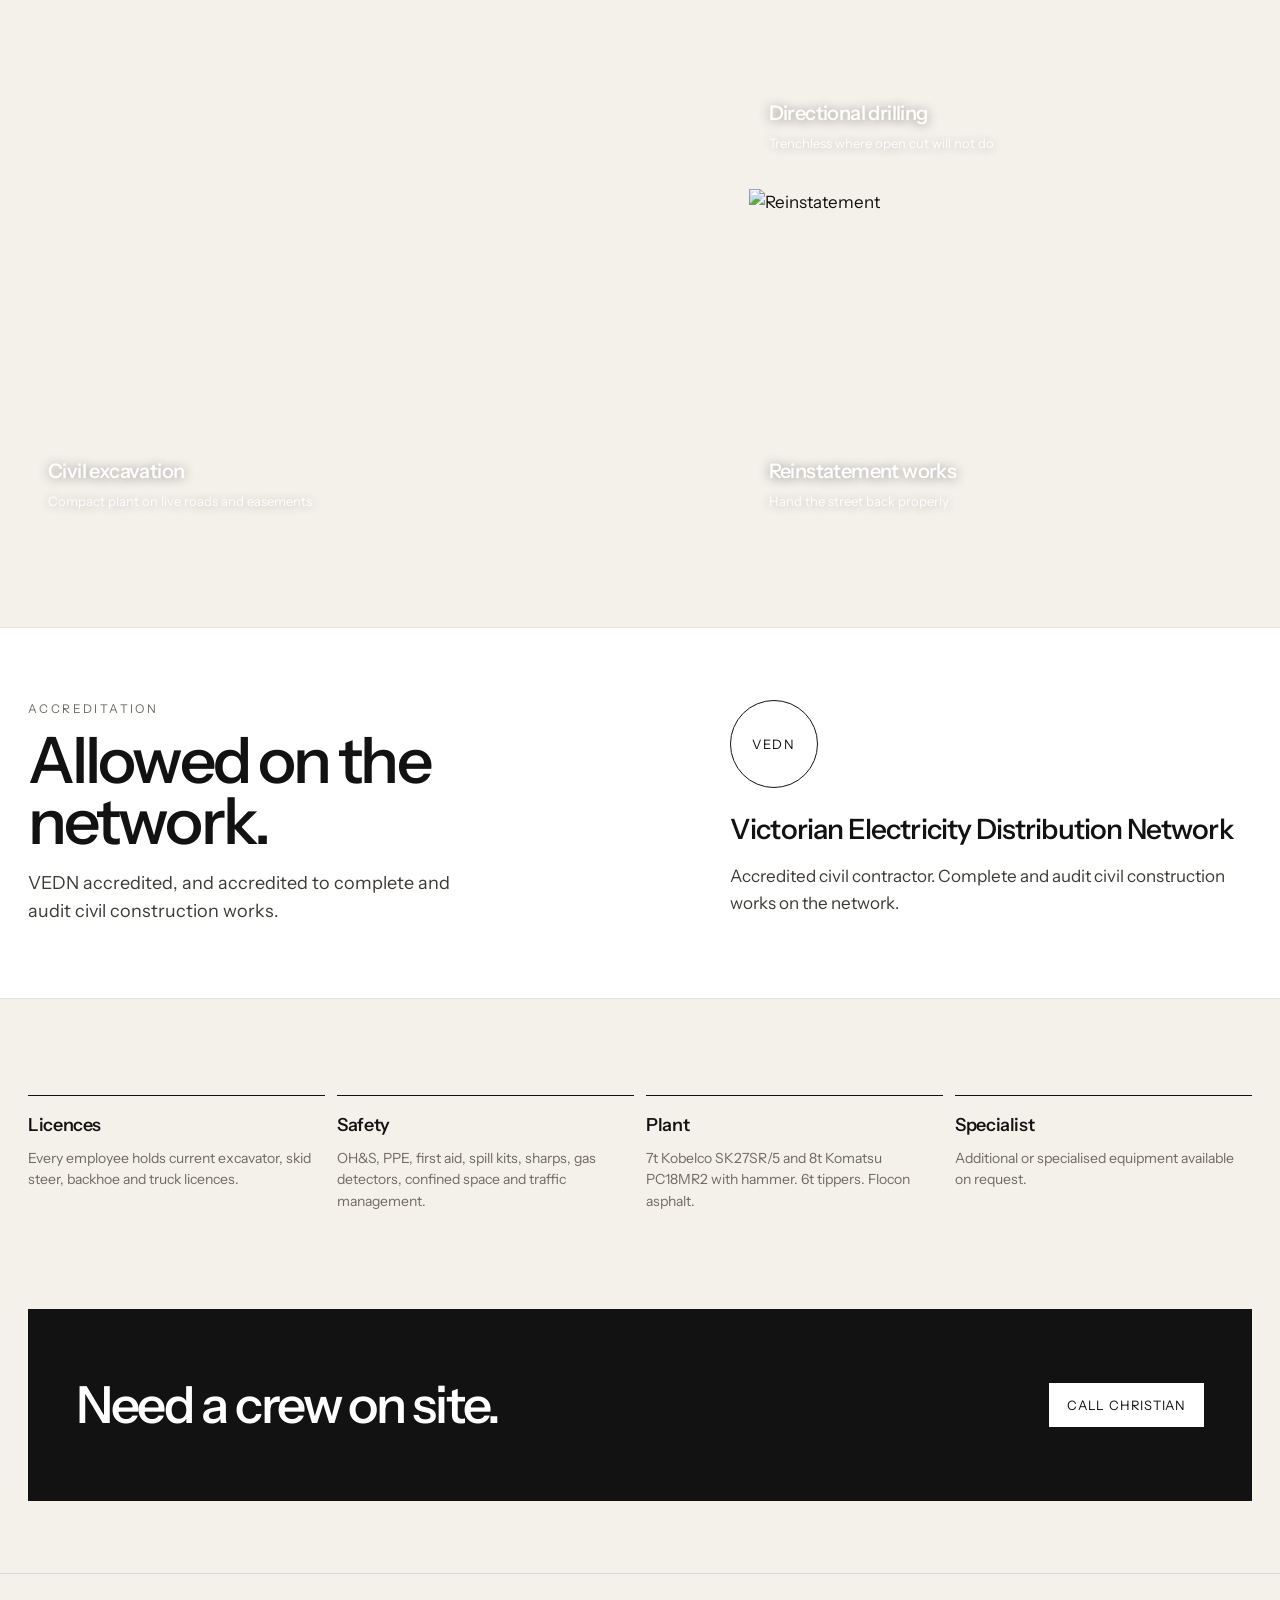
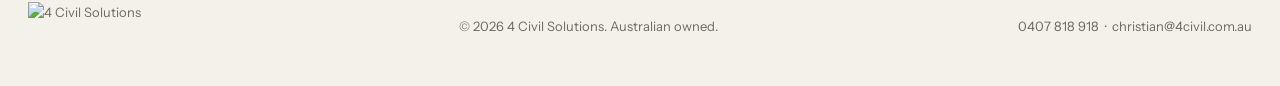
==== commit 67b6dd65: "Preview 05: sharp header logo, affiliations band, no blurry hero mark" ====
--- a/index.html
+++ b/index.html
@@ -17,10 +17,8 @@
     <img src="https://litter.catbox.moe/63we0l.jpg" alt="Aerial view of trench works" />
     <div class="hero-copy">
       <div class="eyebrow">Australian owned · 15+ years · VEDN</div>
-      <h1 class="hero-brand">
-        <img class="hero-logo" src="https://4civil.com.au/wp-content/uploads/2021/10/4civiltransmall.png" alt="4 Civil Solutions" width="300" height="110" />
-      </h1>
-      <p>Civil construction for the networks that keep Victoria running. Quiet sites. Clean reinstatement. A ticketed crew that stays on the job.</p>
+      <h1>Civil for the networks that keep Victoria running.</h1>
+      <p>Quiet sites. Clean reinstatement. A ticketed crew that stays on the job.</p>
     </div>
   </section>
   <section class="stats">
@@ -28,6 +26,18 @@
     <div class="stat"><b>VEDN</b><span>Accredited to complete and audit civil works</span></div>
     <div class="stat"><b>In-house plant</b><span>Kobelco, Komatsu, tippers, Flocon</span></div>
     <div class="stat"><b>Ticketed crews</b><span>Excavator, skid steer, backhoe, truck</span></div>
+  </section>
+  <section class="network-band" id="networks">
+    <div class="network-inner">
+      <div class="network-kicker">Affiliations</div>
+      <div class="network-row">
+        <img src="https://4civil.com.au/wp-content/uploads/2021/10/citywide-1.png" alt="Citywide" />
+        <img src="https://4civil.com.au/wp-content/uploads/2021/10/citipower.png" alt="CitiPower" />
+        <img src="https://4civil.com.au/wp-content/uploads/2021/10/powercor.png" alt="Powercor Australia" />
+        <img src="https://4civil.com.au/wp-content/uploads/2021/10/spausnet.png" alt="SP AusNet" />
+        <img src="https://4civil.com.au/wp-content/uploads/2021/10/jemena.png" alt="Jemena" />
+      </div>
+    </div>
   </section>
   <section class="section">
     <div class="section-head">
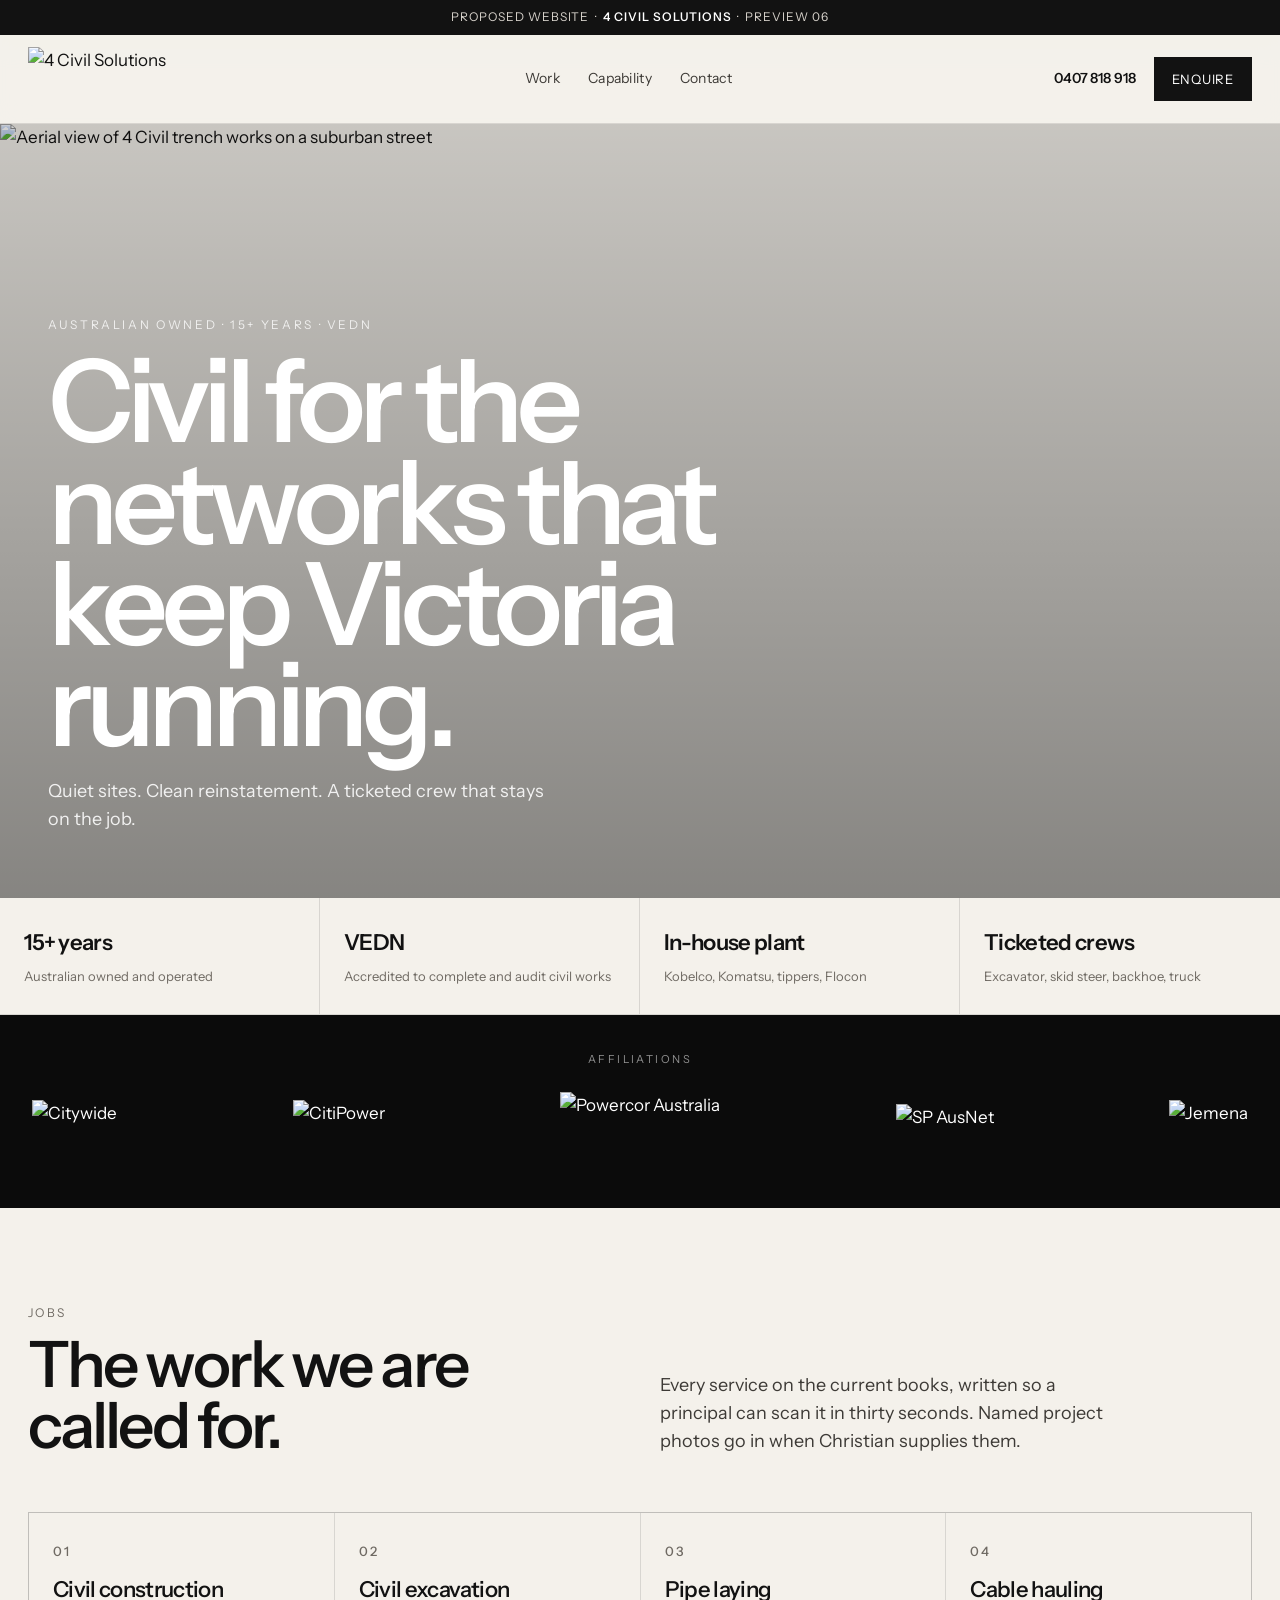
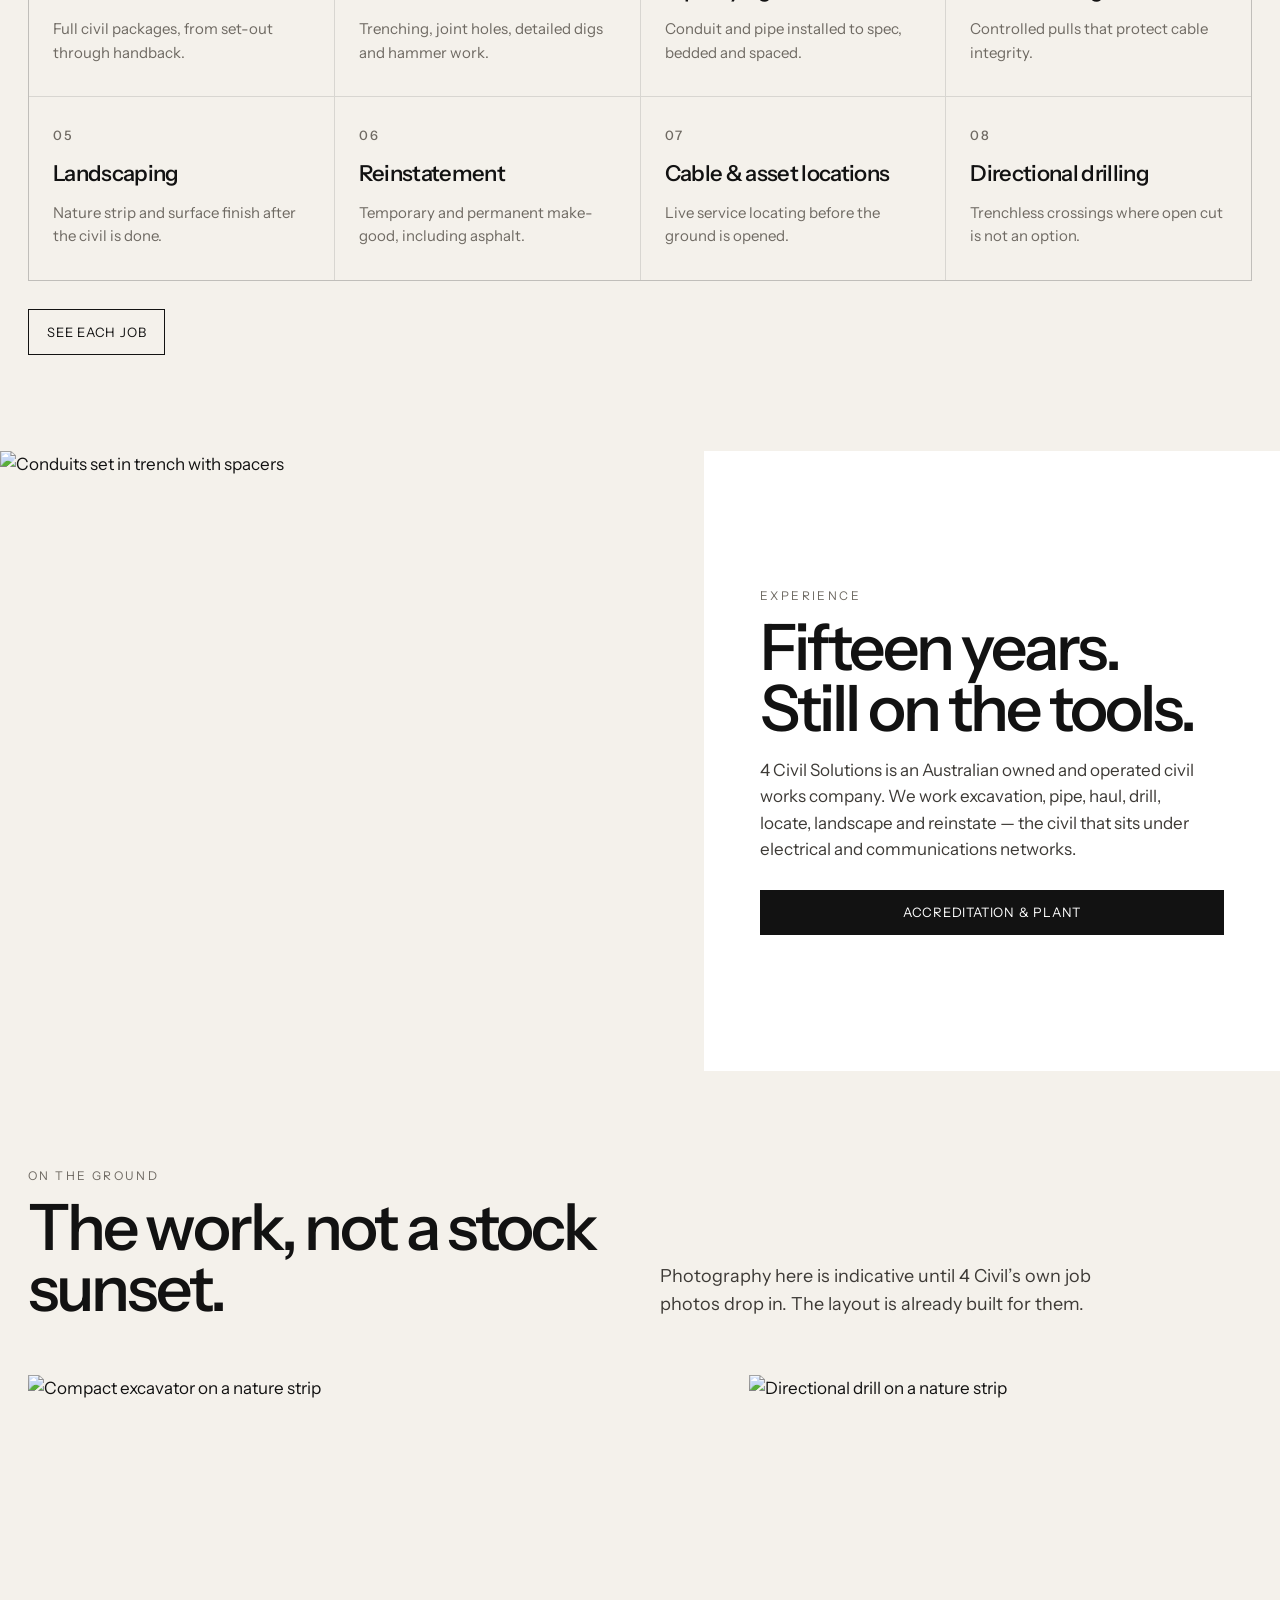
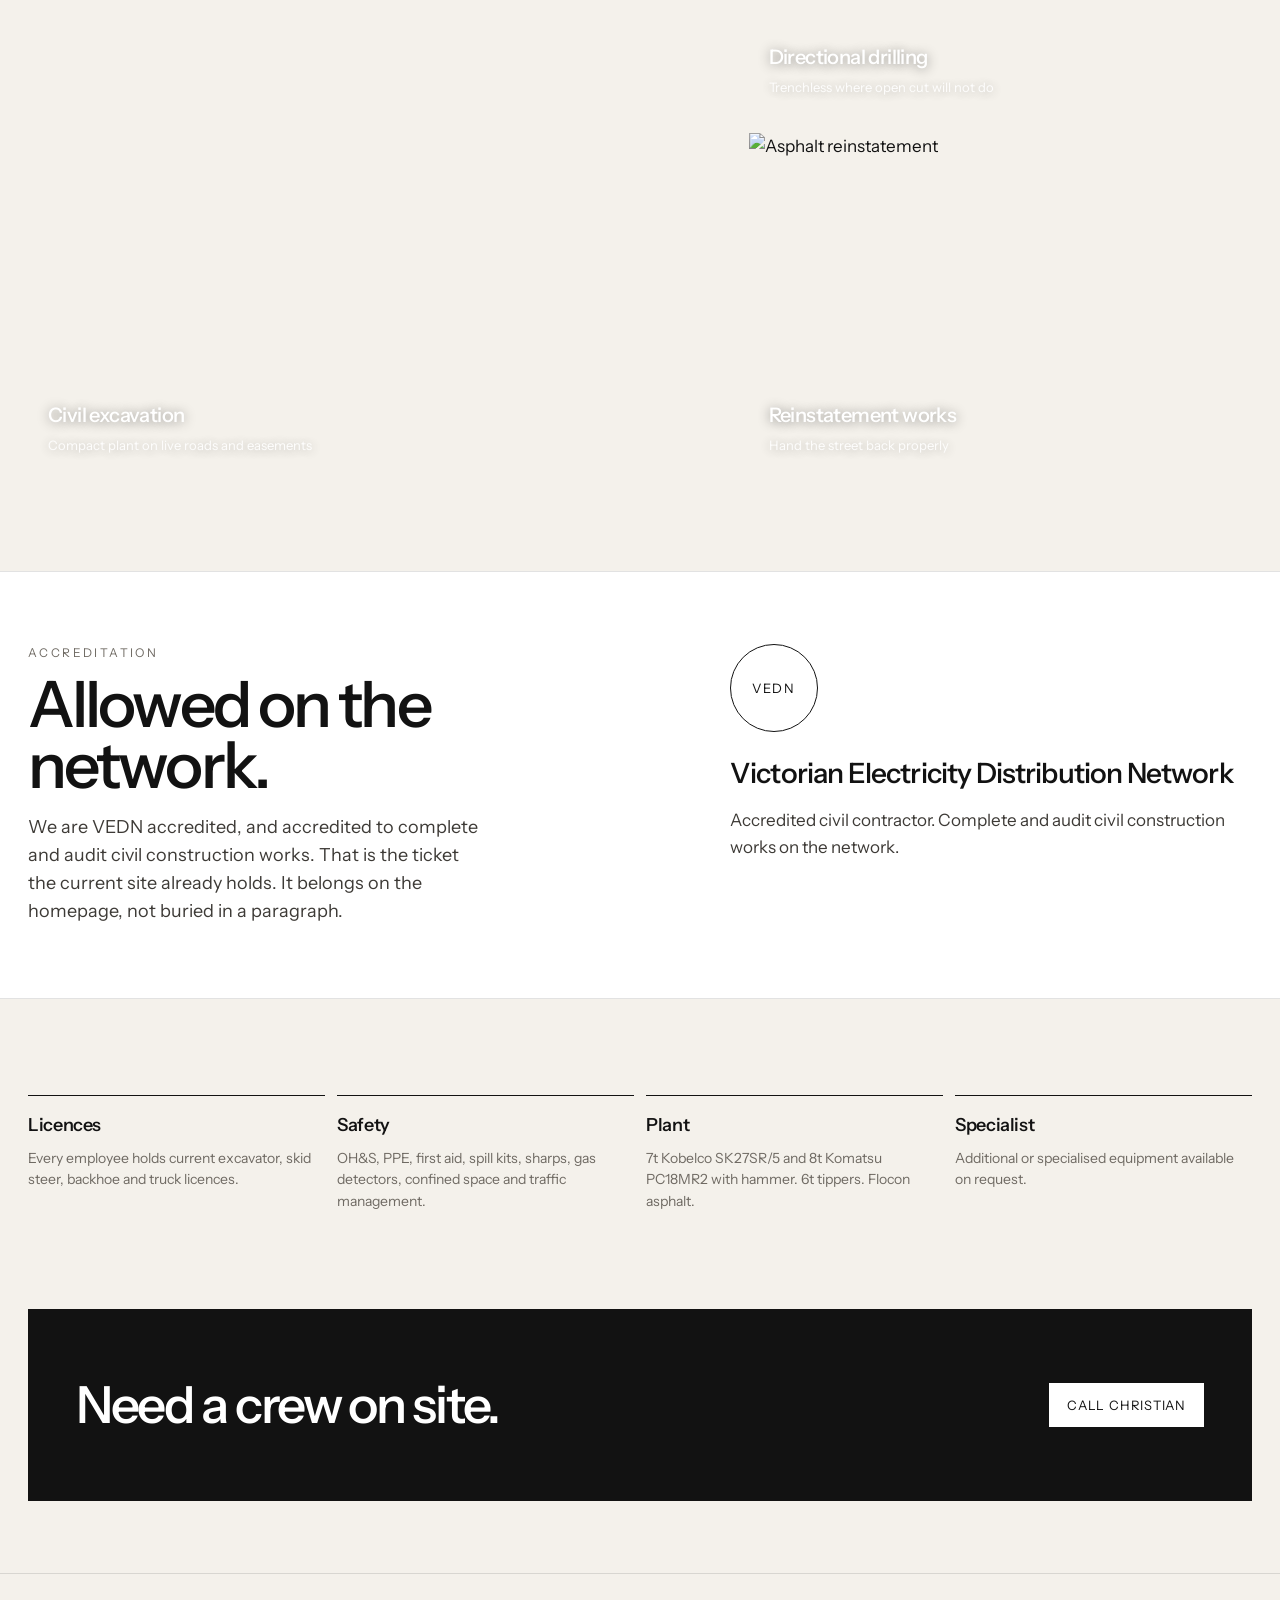
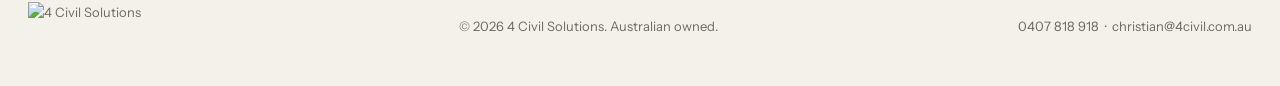
==== commit 6305de88: "Preview 06: affiliations in a single horizontal black strip" ====
--- a/index.html
+++ b/index.html
@@ -4,45 +4,52 @@
   <meta charset="UTF-8" />
   <meta name="viewport" content="width=device-width, initial-scale=1" />
   <title>4 Civil Solutions — Civil construction, Victoria</title>
-  <meta name="description" content="Australian owned civil works company with over 15 years experience. VEDN accredited." />
+  <meta name="description" content="Australian owned civil works company with over 15 years experience. VEDN accredited. Civil construction, excavation, pipe laying, cable hauling, landscaping, reinstatement, asset locating and directional drilling." />
   <link rel="preconnect" href="https://fonts.googleapis.com" />
   <link rel="preconnect" href="https://fonts.gstatic.com" crossorigin />
   <link href="https://fonts.googleapis.com/css2?family=Instrument+Sans:wght@400;500;560;650&display=swap" rel="stylesheet" />
   <link rel="icon" href="https://4civil.com.au/wp-content/uploads/2021/10/4civiltransmall.png" type="image/png" />
-  <link rel="stylesheet" href="css/styles.css" />
+  <link rel="stylesheet" href="css/styles.css?v=06" />
 </head>
 <body data-page="home">
   <div id="site-header"></div>
+
   <section class="hero">
-    <img src="https://litter.catbox.moe/63we0l.jpg" alt="Aerial view of trench works" />
+    <img src="https://litter.catbox.moe/63we0l.jpg" alt="Aerial view of 4 Civil trench works on a suburban street" />
     <div class="hero-copy">
       <div class="eyebrow">Australian owned · 15+ years · VEDN</div>
       <h1>Civil for the networks that keep Victoria running.</h1>
       <p>Quiet sites. Clean reinstatement. A ticketed crew that stays on the job.</p>
     </div>
   </section>
+
   <section class="stats">
     <div class="stat"><b>15+ years</b><span>Australian owned and operated</span></div>
     <div class="stat"><b>VEDN</b><span>Accredited to complete and audit civil works</span></div>
     <div class="stat"><b>In-house plant</b><span>Kobelco, Komatsu, tippers, Flocon</span></div>
     <div class="stat"><b>Ticketed crews</b><span>Excavator, skid steer, backhoe, truck</span></div>
   </section>
-  <section class="network-band" id="networks">
-    <div class="network-inner">
-      <div class="network-kicker">Affiliations</div>
-      <div class="network-row">
-        <img src="https://4civil.com.au/wp-content/uploads/2021/10/citywide-1.png" alt="Citywide" />
-        <img src="https://4civil.com.au/wp-content/uploads/2021/10/citipower.png" alt="CitiPower" />
-        <img src="https://4civil.com.au/wp-content/uploads/2021/10/powercor.png" alt="Powercor Australia" />
-        <img src="https://4civil.com.au/wp-content/uploads/2021/10/spausnet.png" alt="SP AusNet" />
-        <img src="https://4civil.com.au/wp-content/uploads/2021/10/jemena.png" alt="Jemena" />
+
+  <section class="network-band" id="networks" style="background:#0b0b0b;color:#fff">
+    <div class="network-inner" style="max-width:1440px;margin:0 auto;padding:36px 32px 44px">
+      <div class="network-kicker" style="font-size:11px;letter-spacing:.22em;text-transform:uppercase;color:rgba(255,255,255,.55);text-align:center;margin-bottom:24px">Affiliations</div>
+      <div class="network-row" style="display:flex;flex-direction:row;flex-wrap:nowrap;align-items:center;justify-content:space-between;gap:28px;overflow-x:auto">
+        <img src="https://4civil.com.au/wp-content/uploads/2021/10/citywide-1.png" alt="Citywide" style="height:56px;width:auto;max-width:none;flex:0 0 auto;display:block;object-fit:contain" />
+        <img src="https://4civil.com.au/wp-content/uploads/2021/10/citipower.png" alt="CitiPower" style="height:56px;width:auto;max-width:none;flex:0 0 auto;display:block;object-fit:contain" />
+        <img src="https://4civil.com.au/wp-content/uploads/2021/10/powercor.png" alt="Powercor Australia" style="height:72px;width:auto;max-width:none;flex:0 0 auto;display:block;object-fit:contain" />
+        <img src="https://4civil.com.au/wp-content/uploads/2021/10/spausnet.png" alt="SP AusNet" style="height:48px;width:auto;max-width:none;flex:0 0 auto;display:block;object-fit:contain" />
+        <img src="https://4civil.com.au/wp-content/uploads/2021/10/jemena.png" alt="Jemena" style="height:56px;width:auto;max-width:none;flex:0 0 auto;display:block;object-fit:contain" />
       </div>
     </div>
   </section>
+
   <section class="section">
     <div class="section-head">
-      <div><div class="kicker">Jobs</div><h2>The work we are called for.</h2></div>
-      <p class="lede">Every service on the current books. Named project photos go in when Christian supplies them.</p>
+      <div>
+        <div class="kicker">Jobs</div>
+        <h2>The work we are called for.</h2>
+      </div>
+      <p class="lede">Every service on the current books, written so a principal can scan it in thirty seconds. Named project photos go in when Christian supplies them.</p>
     </div>
     <div class="jobs">
       <article><b>01</b><h3>Civil construction</h3><p>Full civil packages, from set-out through handback.</p></article>
@@ -51,43 +58,78 @@
       <article><b>04</b><h3>Cable hauling</h3><p>Controlled pulls that protect cable integrity.</p></article>
       <article><b>05</b><h3>Landscaping</h3><p>Nature strip and surface finish after the civil is done.</p></article>
       <article><b>06</b><h3>Reinstatement</h3><p>Temporary and permanent make-good, including asphalt.</p></article>
-      <article><b>07</b><h3>Cable & asset locations</h3><p>Live service locating before the ground is opened.</p></article>
+      <article><b>07</b><h3>Cable &amp; asset locations</h3><p>Live service locating before the ground is opened.</p></article>
       <article><b>08</b><h3>Directional drilling</h3><p>Trenchless crossings where open cut is not an option.</p></article>
     </div>
     <p style="margin-top:28px"><a class="btn-ghost btn" href="work.html">See each job</a></p>
   </section>
+
   <section class="split">
-    <img src="https://litter.catbox.moe/qdxm2e.jpg" alt="Conduits in trench" />
+    <img src="https://litter.catbox.moe/qdxm2e.jpg" alt="Conduits set in trench with spacers" />
     <div class="split-copy">
       <div class="kicker">Experience</div>
       <h2>Fifteen years. Still on the tools.</h2>
-      <p>4 Civil Solutions is an Australian owned and operated civil works company. Excavation, pipe, haul, drill, locate, landscape and reinstate.</p>
-      <a class="btn" href="capability.html">Accreditation & plant</a>
+      <p>4 Civil Solutions is an Australian owned and operated civil works company. We work excavation, pipe, haul, drill, locate, landscape and reinstate — the civil that sits under electrical and communications networks.</p>
+      <a class="btn" href="capability.html">Accreditation &amp; plant</a>
     </div>
   </section>
+
   <section class="section">
     <div class="section-head">
-      <div><div class="kicker">On the ground</div><h2>The work, not a stock sunset.</h2></div>
-      <p class="lede">Photography is indicative until 4 Civil’s own job photos drop in.</p>
+      <div>
+        <div class="kicker">On the ground</div>
+        <h2>The work, not a stock sunset.</h2>
+      </div>
+      <p class="lede">Photography here is indicative until 4 Civil’s own job photos drop in. The layout is already built for them.</p>
     </div>
     <div class="work-grid">
-      <figure class="card tall"><img src="https://litter.catbox.moe/cg98j8.jpg" alt="Excavation" /><figcaption><b>Civil excavation</b><span>Compact plant on live roads and easements</span></figcaption></figure>
-      <figure class="card"><img src="https://litter.catbox.moe/we1d06.jpg" alt="Directional drill" /><figcaption><b>Directional drilling</b><span>Trenchless where open cut will not do</span></figcaption></figure>
-      <figure class="card"><img src="https://litter.catbox.moe/tef5pj.jpg" alt="Reinstatement" /><figcaption><b>Reinstatement works</b><span>Hand the street back properly</span></figcaption></figure>
+      <figure class="card tall">
+        <img src="https://litter.catbox.moe/cg98j8.jpg" alt="Compact excavator on a nature strip" />
+        <figcaption><b>Civil excavation</b><span>Compact plant on live roads and easements</span></figcaption>
+      </figure>
+      <figure class="card">
+        <img src="https://litter.catbox.moe/we1d06.jpg" alt="Directional drill on a nature strip" />
+        <figcaption><b>Directional drilling</b><span>Trenchless where open cut will not do</span></figcaption>
+      </figure>
+      <figure class="card">
+        <img src="https://litter.catbox.moe/tef5pj.jpg" alt="Asphalt reinstatement" />
+        <figcaption><b>Reinstatement works</b><span>Hand the street back properly</span></figcaption>
+      </figure>
     </div>
   </section>
-  <section class="cred-band"><div class="cred-inner"><div class="cred-grid">
-    <div><div class="kicker">Accreditation</div><h2>Allowed on the network.</h2><p class="lede" style="margin-top:18px">VEDN accredited, and accredited to complete and audit civil construction works.</p></div>
-    <div><div class="badge">VEDN</div><h3 style="font-size:28px;letter-spacing:-.03em;font-weight:540;margin-bottom:12px">Victorian Electricity Distribution Network</h3><p style="color:var(--ink-soft)">Accredited civil contractor. Complete and audit civil construction works on the network.</p></div>
-  </div></div></section>
-  <section class="section"><div class="trust">
-    <article><h3>Licences</h3><p>Every employee holds current excavator, skid steer, backhoe and truck licences.</p></article>
-    <article><h3>Safety</h3><p>OH&S, PPE, first aid, spill kits, sharps, gas detectors, confined space and traffic management.</p></article>
-    <article><h3>Plant</h3><p>7t Kobelco SK27SR/5 and 8t Komatsu PC18MR2 with hammer. 6t tippers. Flocon asphalt.</p></article>
-    <article><h3>Specialist</h3><p>Additional or specialised equipment available on request.</p></article>
-  </div></section>
-  <section class="cta-band"><h2>Need a crew on site.</h2><a class="btn" href="contact.html">Call Christian</a></section>
+
+  <section class="cred-band">
+    <div class="cred-inner">
+      <div class="cred-grid">
+        <div>
+          <div class="kicker">Accreditation</div>
+          <h2>Allowed on the network.</h2>
+          <p class="lede" style="margin-top:18px">We are VEDN accredited, and accredited to complete and audit civil construction works. That is the ticket the current site already holds. It belongs on the homepage, not buried in a paragraph.</p>
+        </div>
+        <div>
+          <div class="badge">VEDN</div>
+          <h3 style="font-size:28px;letter-spacing:-0.03em;font-weight:540;margin-bottom:12px">Victorian Electricity Distribution Network</h3>
+          <p style="color:var(--ink-soft)">Accredited civil contractor. Complete and audit civil construction works on the network.</p>
+        </div>
+      </div>
+    </div>
+  </section>
+
+  <section class="section">
+    <div class="trust">
+      <article><h3>Licences</h3><p>Every employee holds current excavator, skid steer, backhoe and truck licences.</p></article>
+      <article><h3>Safety</h3><p>OH&amp;S, PPE, first aid, spill kits, sharps, gas detectors, confined space and traffic management.</p></article>
+      <article><h3>Plant</h3><p>7t Kobelco SK27SR/5 and 8t Komatsu PC18MR2 with hammer. 6t tippers. Flocon asphalt.</p></article>
+      <article><h3>Specialist</h3><p>Additional or specialised equipment available on request.</p></article>
+    </div>
+  </section>
+
+  <section class="cta-band">
+    <h2>Need a crew on site.</h2>
+    <a class="btn" href="contact.html">Call Christian</a>
+  </section>
+
   <div id="site-footer"></div>
-  <script src="js/site.js"></script>
+  <script src="js/site.js?v=06"></script>
 </body>
 </html>
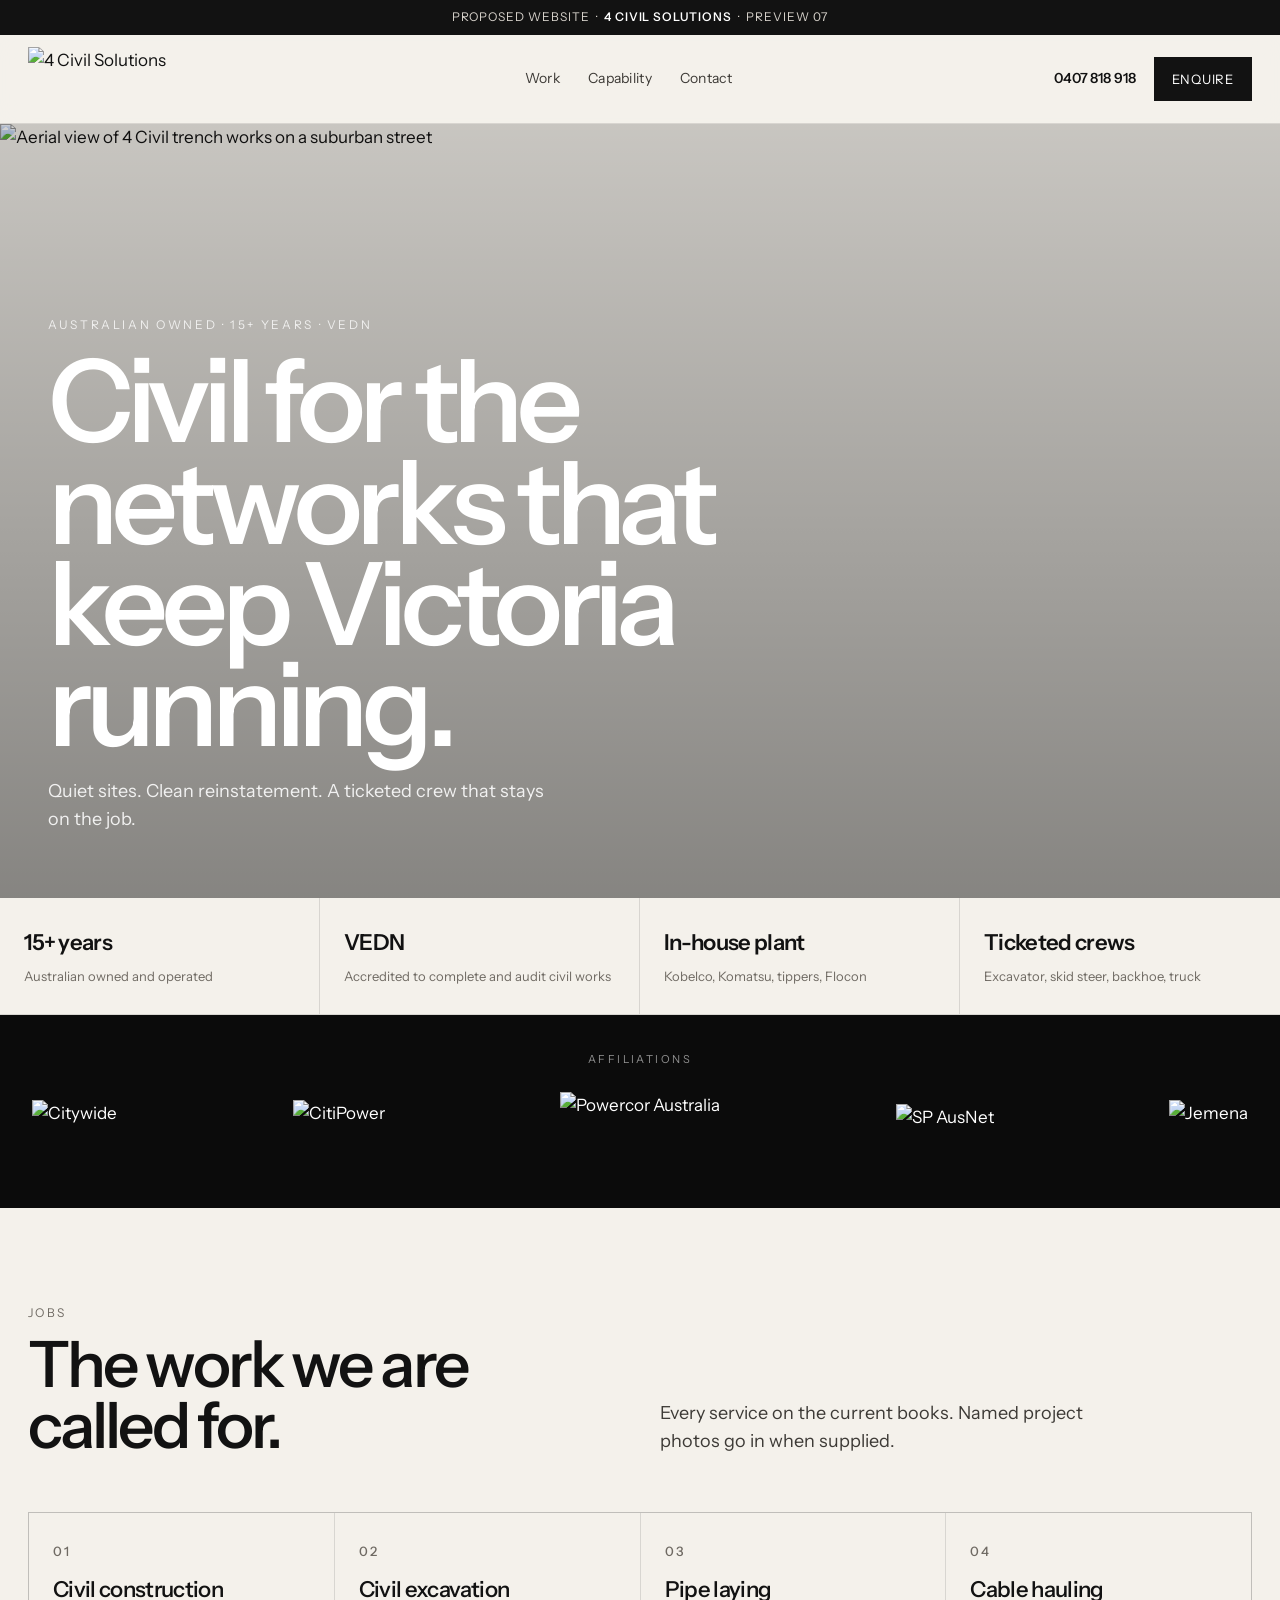
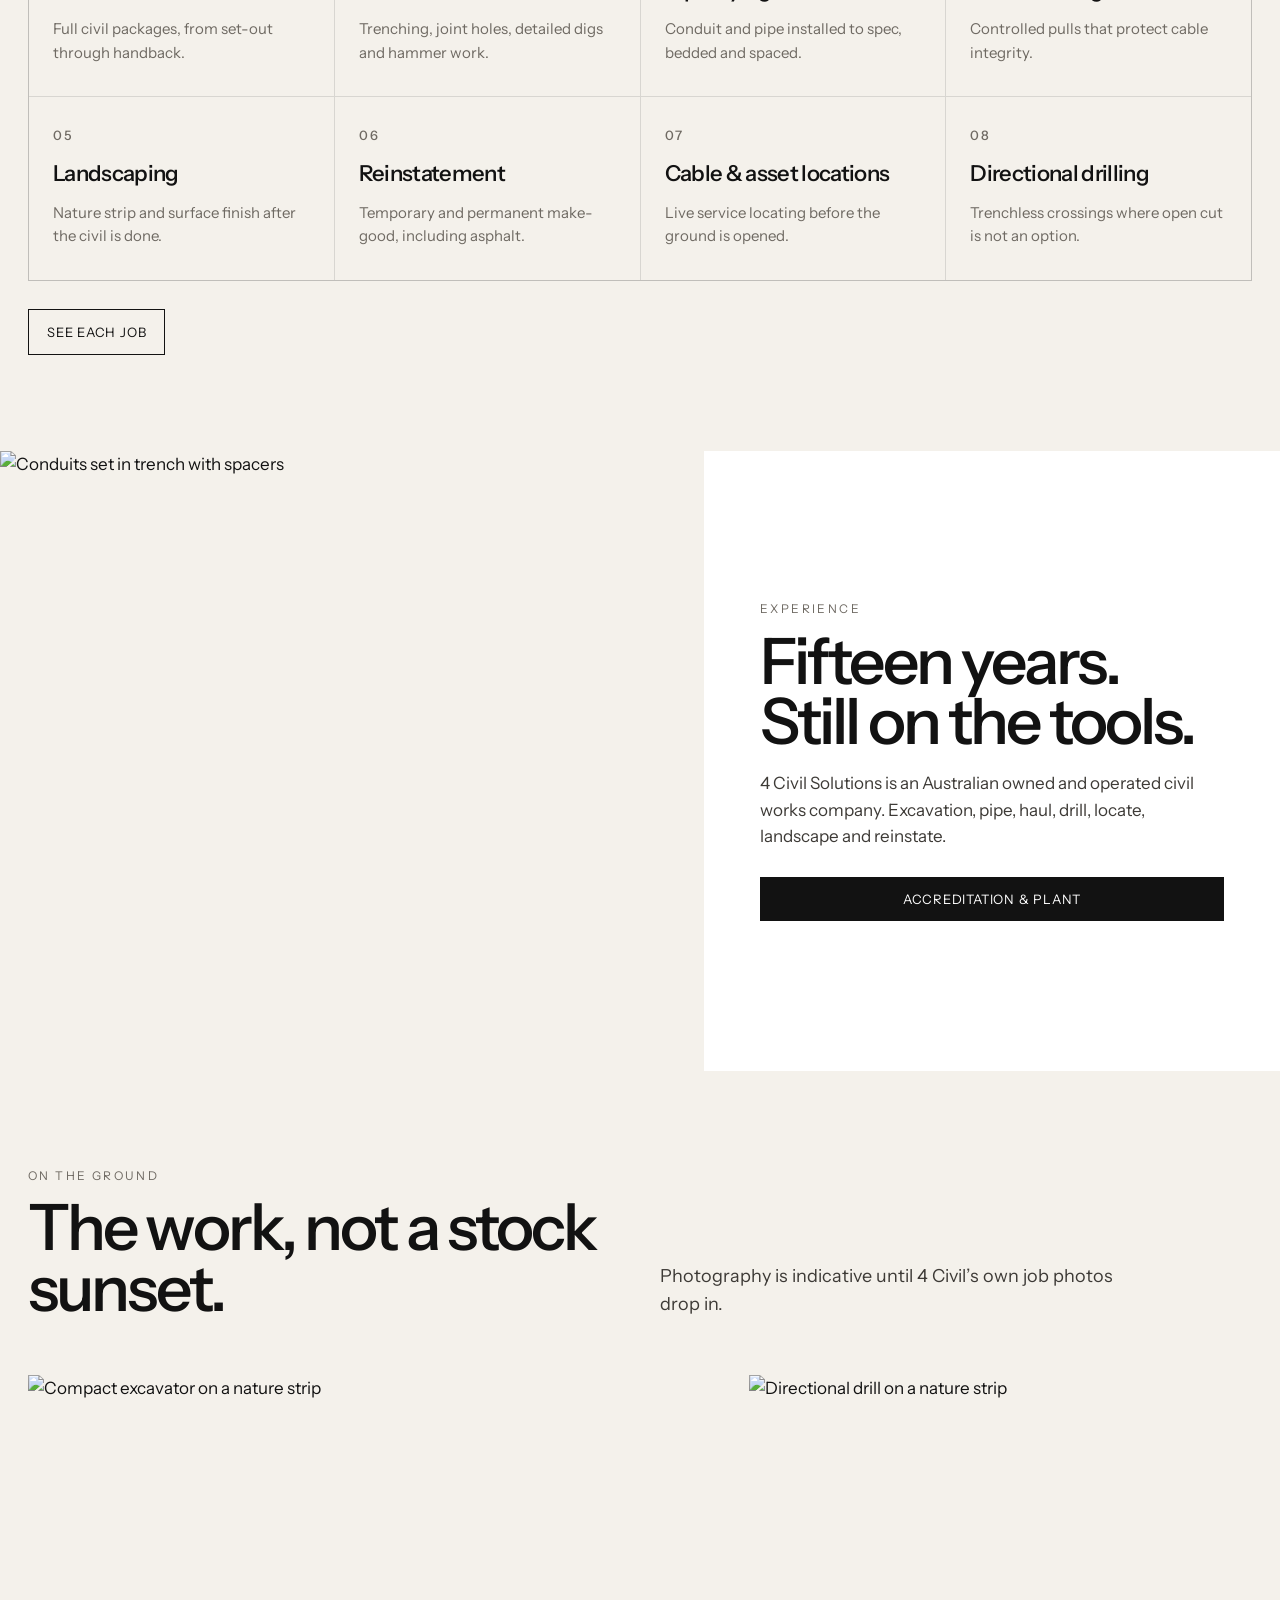
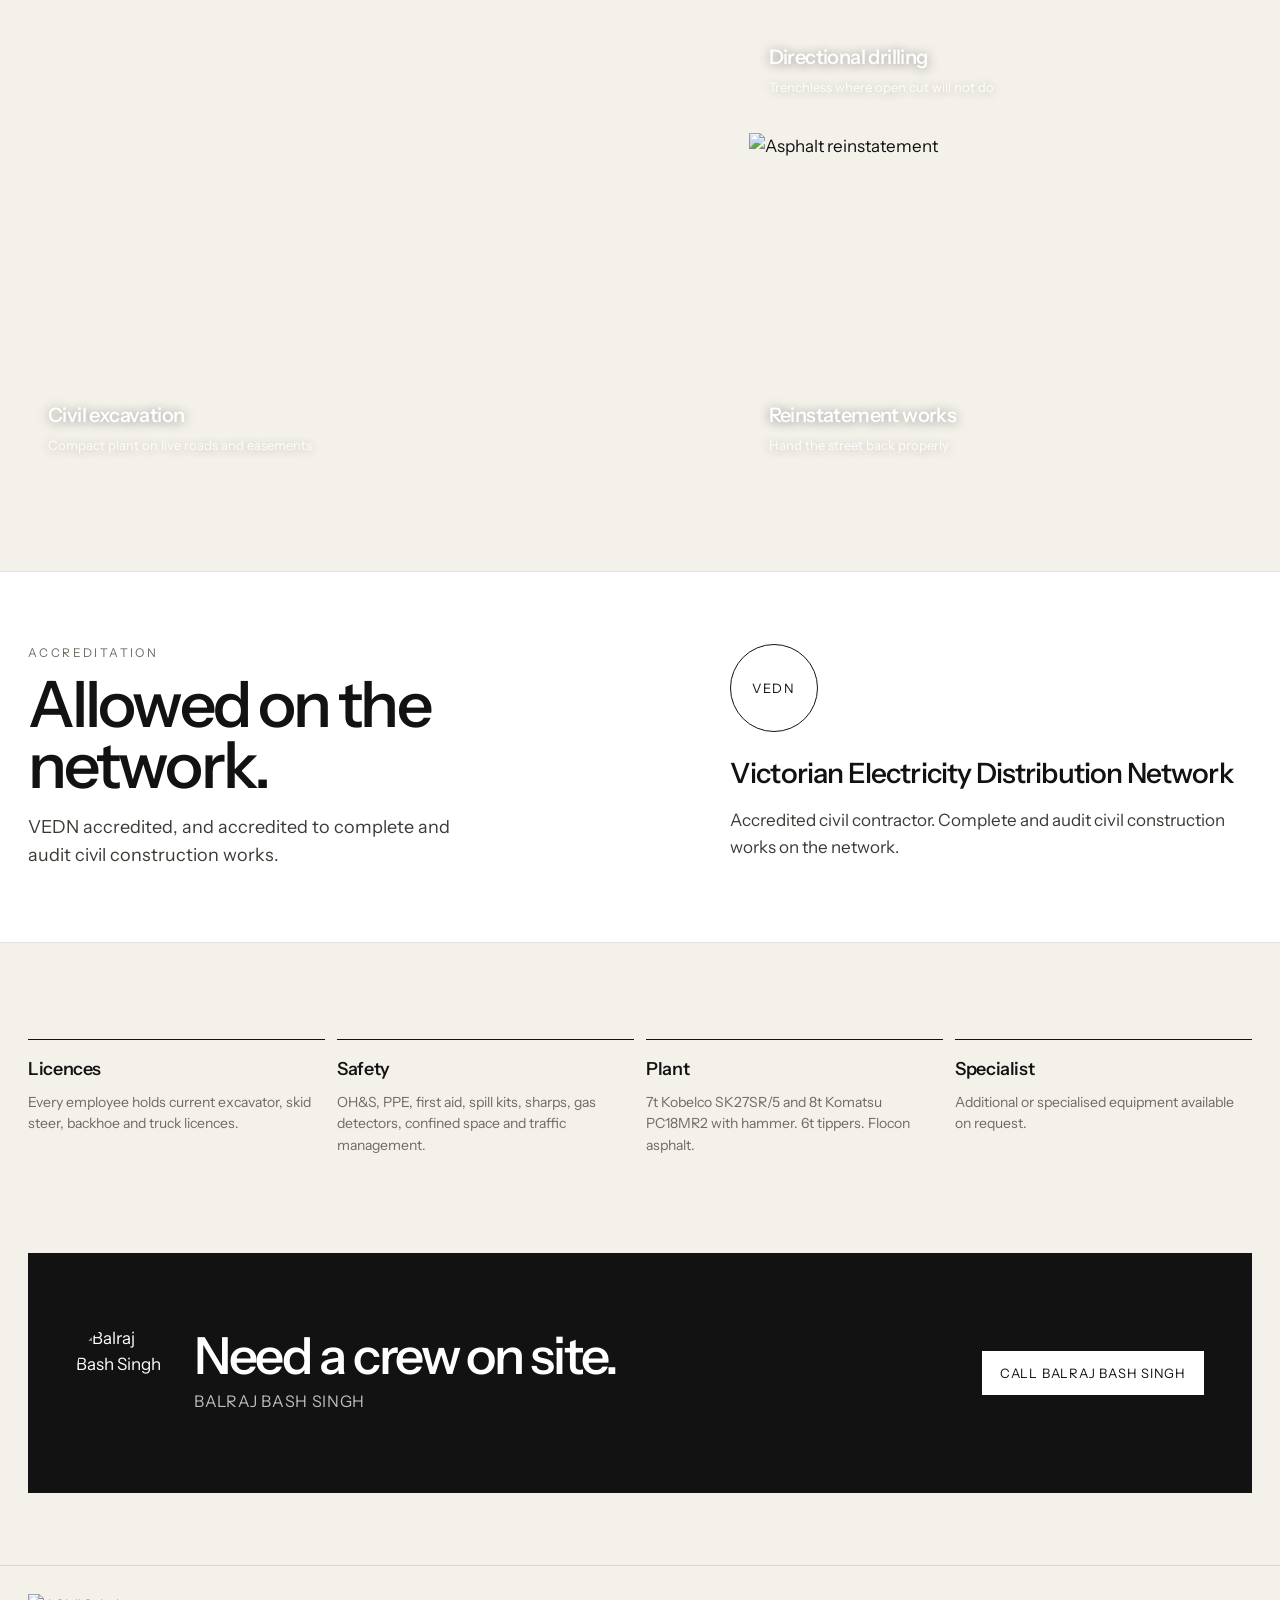
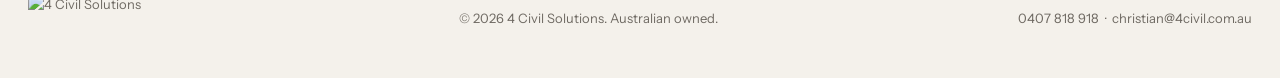
==== commit ad92480a: "Preview 07: CTA Call Balraj Bash Singh with photo" ====
--- a/index.html
+++ b/index.html
@@ -9,11 +9,10 @@
   <link rel="preconnect" href="https://fonts.gstatic.com" crossorigin />
   <link href="https://fonts.googleapis.com/css2?family=Instrument+Sans:wght@400;500;560;650&display=swap" rel="stylesheet" />
   <link rel="icon" href="https://4civil.com.au/wp-content/uploads/2021/10/4civiltransmall.png" type="image/png" />
-  <link rel="stylesheet" href="css/styles.css?v=06" />
+  <link rel="stylesheet" href="css/styles.css?v=07" />
 </head>
 <body data-page="home">
   <div id="site-header"></div>
-
   <section class="hero">
     <img src="https://litter.catbox.moe/63we0l.jpg" alt="Aerial view of 4 Civil trench works on a suburban street" />
     <div class="hero-copy">
@@ -22,14 +21,12 @@
       <p>Quiet sites. Clean reinstatement. A ticketed crew that stays on the job.</p>
     </div>
   </section>
-
   <section class="stats">
     <div class="stat"><b>15+ years</b><span>Australian owned and operated</span></div>
     <div class="stat"><b>VEDN</b><span>Accredited to complete and audit civil works</span></div>
     <div class="stat"><b>In-house plant</b><span>Kobelco, Komatsu, tippers, Flocon</span></div>
     <div class="stat"><b>Ticketed crews</b><span>Excavator, skid steer, backhoe, truck</span></div>
   </section>
-
   <section class="network-band" id="networks" style="background:#0b0b0b;color:#fff">
     <div class="network-inner" style="max-width:1440px;margin:0 auto;padding:36px 32px 44px">
       <div class="network-kicker" style="font-size:11px;letter-spacing:.22em;text-transform:uppercase;color:rgba(255,255,255,.55);text-align:center;margin-bottom:24px">Affiliations</div>
@@ -42,14 +39,10 @@
       </div>
     </div>
   </section>
-
   <section class="section">
     <div class="section-head">
-      <div>
-        <div class="kicker">Jobs</div>
-        <h2>The work we are called for.</h2>
-      </div>
-      <p class="lede">Every service on the current books, written so a principal can scan it in thirty seconds. Named project photos go in when Christian supplies them.</p>
+      <div><div class="kicker">Jobs</div><h2>The work we are called for.</h2></div>
+      <p class="lede">Every service on the current books. Named project photos go in when supplied.</p>
     </div>
     <div class="jobs">
       <article><b>01</b><h3>Civil construction</h3><p>Full civil packages, from set-out through handback.</p></article>
@@ -63,73 +56,47 @@
     </div>
     <p style="margin-top:28px"><a class="btn-ghost btn" href="work.html">See each job</a></p>
   </section>
-
   <section class="split">
     <img src="https://litter.catbox.moe/qdxm2e.jpg" alt="Conduits set in trench with spacers" />
     <div class="split-copy">
       <div class="kicker">Experience</div>
       <h2>Fifteen years. Still on the tools.</h2>
-      <p>4 Civil Solutions is an Australian owned and operated civil works company. We work excavation, pipe, haul, drill, locate, landscape and reinstate — the civil that sits under electrical and communications networks.</p>
+      <p>4 Civil Solutions is an Australian owned and operated civil works company. Excavation, pipe, haul, drill, locate, landscape and reinstate.</p>
       <a class="btn" href="capability.html">Accreditation &amp; plant</a>
     </div>
   </section>
-
   <section class="section">
     <div class="section-head">
-      <div>
-        <div class="kicker">On the ground</div>
-        <h2>The work, not a stock sunset.</h2>
-      </div>
-      <p class="lede">Photography here is indicative until 4 Civil’s own job photos drop in. The layout is already built for them.</p>
+      <div><div class="kicker">On the ground</div><h2>The work, not a stock sunset.</h2></div>
+      <p class="lede">Photography is indicative until 4 Civil’s own job photos drop in.</p>
     </div>
     <div class="work-grid">
-      <figure class="card tall">
-        <img src="https://litter.catbox.moe/cg98j8.jpg" alt="Compact excavator on a nature strip" />
-        <figcaption><b>Civil excavation</b><span>Compact plant on live roads and easements</span></figcaption>
-      </figure>
-      <figure class="card">
-        <img src="https://litter.catbox.moe/we1d06.jpg" alt="Directional drill on a nature strip" />
-        <figcaption><b>Directional drilling</b><span>Trenchless where open cut will not do</span></figcaption>
-      </figure>
-      <figure class="card">
-        <img src="https://litter.catbox.moe/tef5pj.jpg" alt="Asphalt reinstatement" />
-        <figcaption><b>Reinstatement works</b><span>Hand the street back properly</span></figcaption>
-      </figure>
+      <figure class="card tall"><img src="https://litter.catbox.moe/cg98j8.jpg" alt="Compact excavator on a nature strip" /><figcaption><b>Civil excavation</b><span>Compact plant on live roads and easements</span></figcaption></figure>
+      <figure class="card"><img src="https://litter.catbox.moe/we1d06.jpg" alt="Directional drill on a nature strip" /><figcaption><b>Directional drilling</b><span>Trenchless where open cut will not do</span></figcaption></figure>
+      <figure class="card"><img src="https://litter.catbox.moe/tef5pj.jpg" alt="Asphalt reinstatement" /><figcaption><b>Reinstatement works</b><span>Hand the street back properly</span></figcaption></figure>
     </div>
   </section>
-
-  <section class="cred-band">
-    <div class="cred-inner">
-      <div class="cred-grid">
-        <div>
-          <div class="kicker">Accreditation</div>
-          <h2>Allowed on the network.</h2>
-          <p class="lede" style="margin-top:18px">We are VEDN accredited, and accredited to complete and audit civil construction works. That is the ticket the current site already holds. It belongs on the homepage, not buried in a paragraph.</p>
-        </div>
-        <div>
-          <div class="badge">VEDN</div>
-          <h3 style="font-size:28px;letter-spacing:-0.03em;font-weight:540;margin-bottom:12px">Victorian Electricity Distribution Network</h3>
-          <p style="color:var(--ink-soft)">Accredited civil contractor. Complete and audit civil construction works on the network.</p>
-        </div>
+  <section class="cred-band"><div class="cred-inner"><div class="cred-grid">
+    <div><div class="kicker">Accreditation</div><h2>Allowed on the network.</h2><p class="lede" style="margin-top:18px">VEDN accredited, and accredited to complete and audit civil construction works.</p></div>
+    <div><div class="badge">VEDN</div><h3 style="font-size:28px;letter-spacing:-0.03em;font-weight:540;margin-bottom:12px">Victorian Electricity Distribution Network</h3><p style="color:var(--ink-soft)">Accredited civil contractor. Complete and audit civil construction works on the network.</p></div>
+  </div></div></section>
+  <section class="section"><div class="trust">
+    <article><h3>Licences</h3><p>Every employee holds current excavator, skid steer, backhoe and truck licences.</p></article>
+    <article><h3>Safety</h3><p>OH&amp;S, PPE, first aid, spill kits, sharps, gas detectors, confined space and traffic management.</p></article>
+    <article><h3>Plant</h3><p>7t Kobelco SK27SR/5 and 8t Komatsu PC18MR2 with hammer. 6t tippers. Flocon asphalt.</p></article>
+    <article><h3>Specialist</h3><p>Additional or specialised equipment available on request.</p></article>
+  </div></section>
+  <section class="cta-band">
+    <div class="cta-person" style="display:flex;align-items:center;gap:22px">
+      <img src="https://litter.catbox.moe/wrd696.jpg" alt="Balraj Bash Singh" width="160" height="160" style="width:96px;height:96px;object-fit:cover;border-radius:50%;flex:0 0 auto" />
+      <div>
+        <h2>Need a crew on site.</h2>
+        <p style="margin-top:8px;font-size:16px;letter-spacing:.04em;text-transform:uppercase;color:rgba(255,255,255,.72)">Balraj Bash Singh</p>
       </div>
     </div>
+    <a class="btn" href="tel:+61407818918">Call Balraj Bash Singh</a>
   </section>
-
-  <section class="section">
-    <div class="trust">
-      <article><h3>Licences</h3><p>Every employee holds current excavator, skid steer, backhoe and truck licences.</p></article>
-      <article><h3>Safety</h3><p>OH&amp;S, PPE, first aid, spill kits, sharps, gas detectors, confined space and traffic management.</p></article>
-      <article><h3>Plant</h3><p>7t Kobelco SK27SR/5 and 8t Komatsu PC18MR2 with hammer. 6t tippers. Flocon asphalt.</p></article>
-      <article><h3>Specialist</h3><p>Additional or specialised equipment available on request.</p></article>
-    </div>
-  </section>
-
-  <section class="cta-band">
-    <h2>Need a crew on site.</h2>
-    <a class="btn" href="contact.html">Call Christian</a>
-  </section>
-
   <div id="site-footer"></div>
-  <script src="js/site.js?v=06"></script>
+  <script src="js/site.js?v=07"></script>
 </body>
 </html>
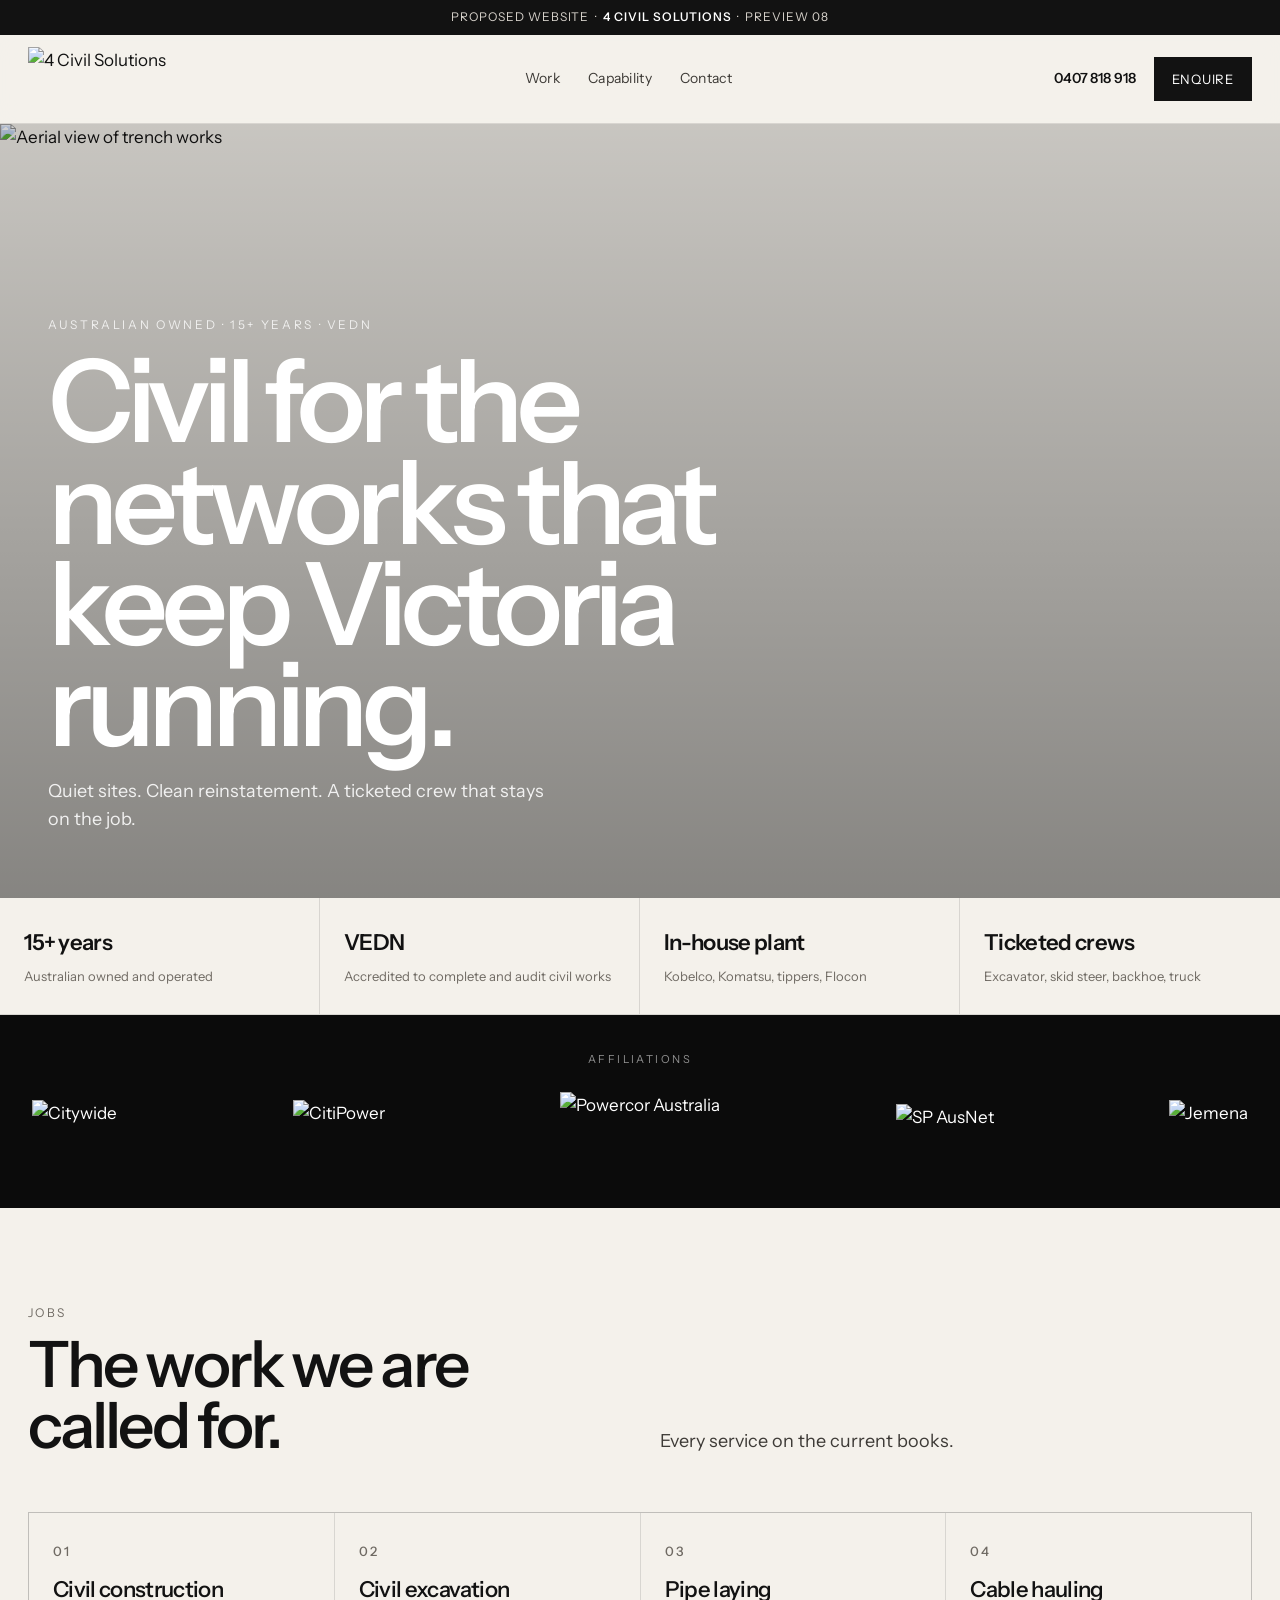
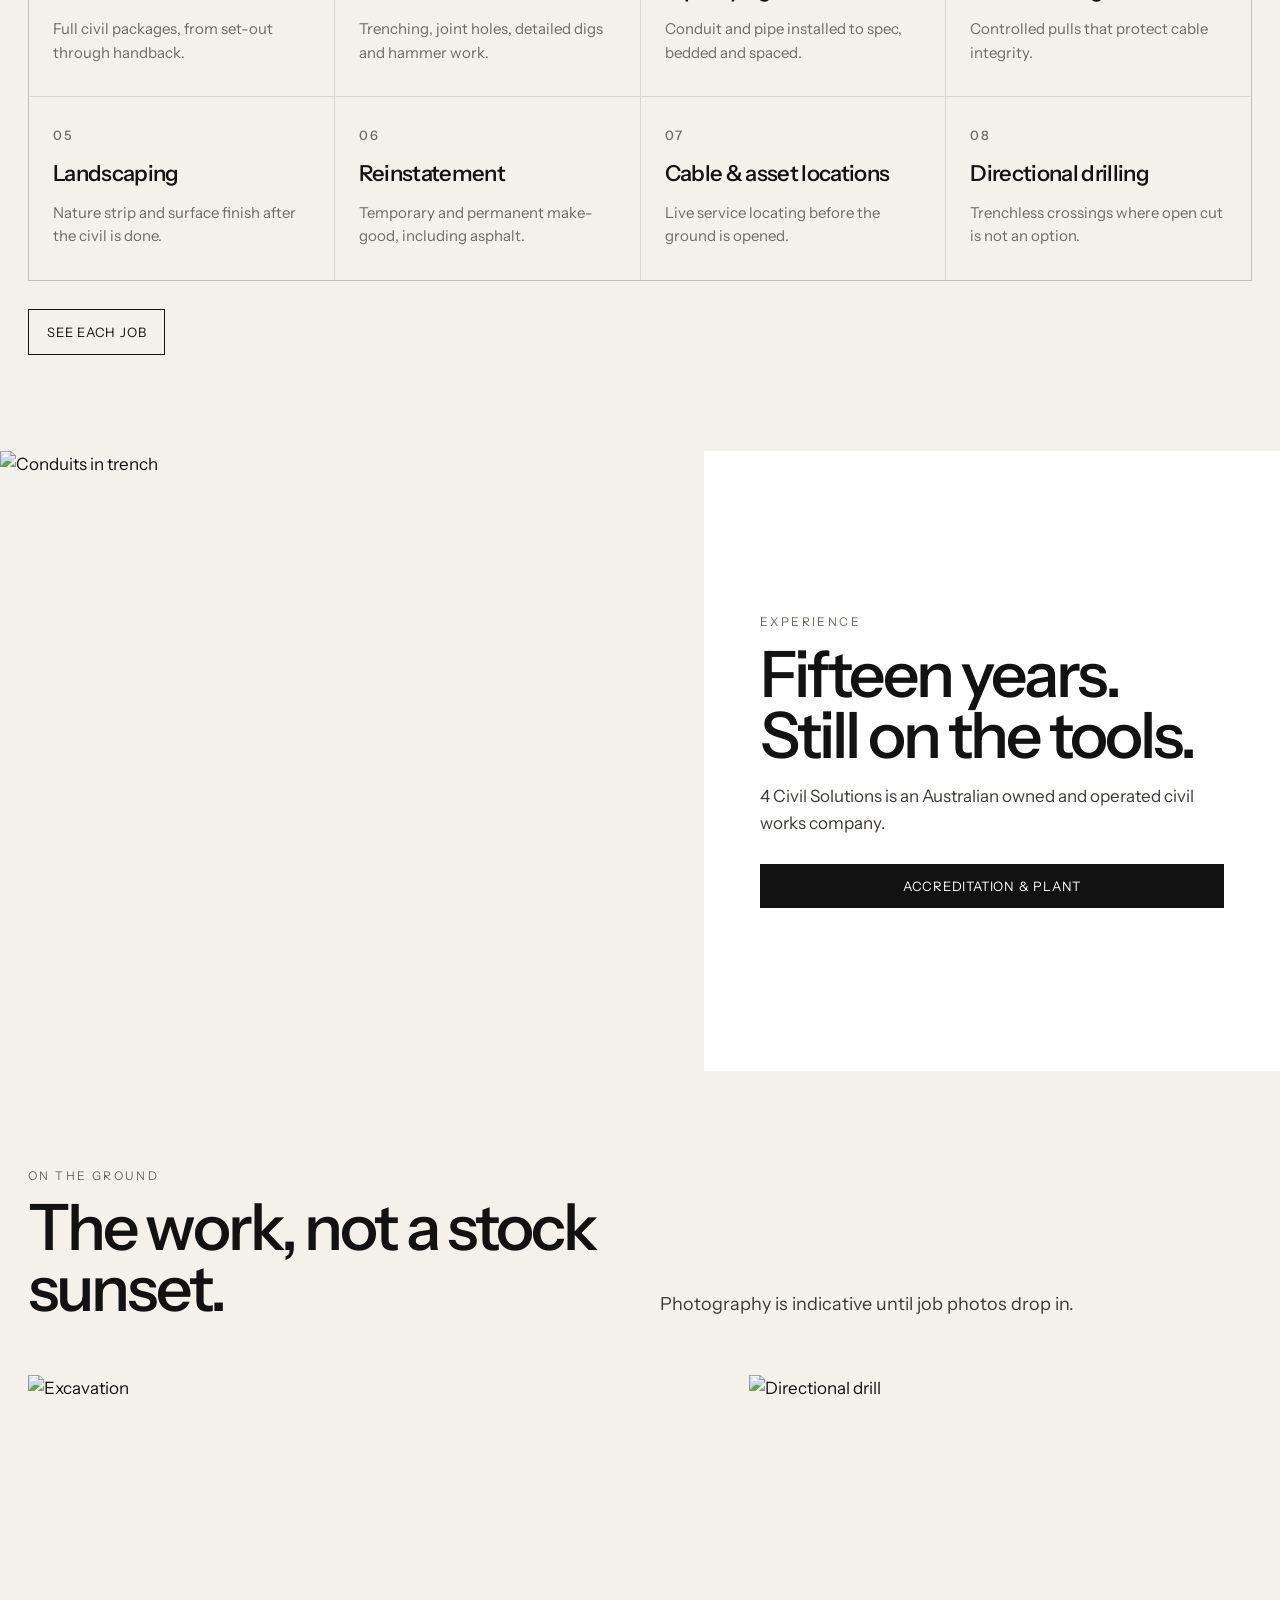
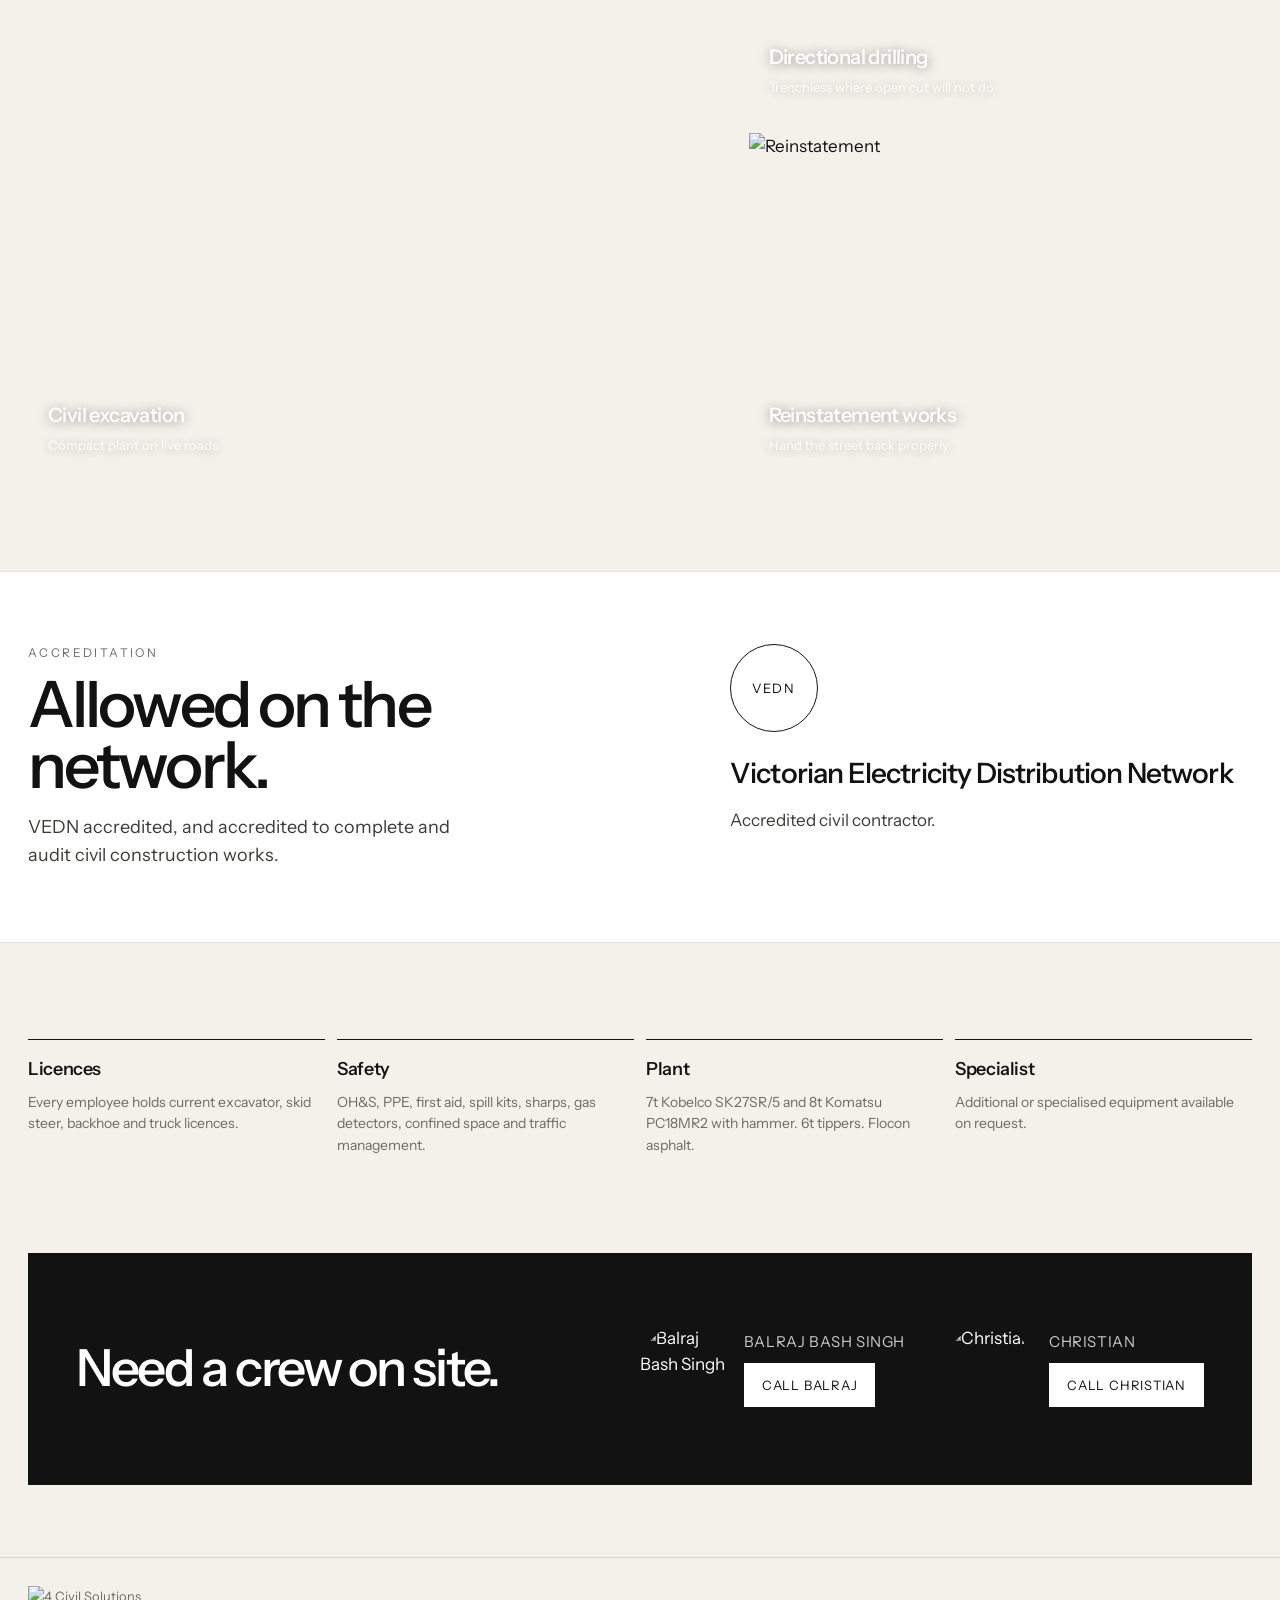
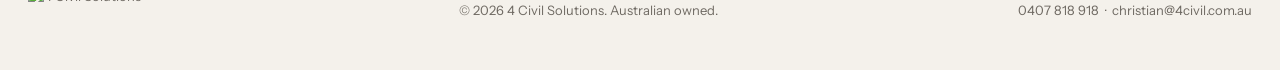
==== commit edd9cb7b: "Preview 08: CTA shows Balraj and Christian with photos" ====
--- a/index.html
+++ b/index.html
@@ -4,17 +4,17 @@
   <meta charset="UTF-8" />
   <meta name="viewport" content="width=device-width, initial-scale=1" />
   <title>4 Civil Solutions — Civil construction, Victoria</title>
-  <meta name="description" content="Australian owned civil works company with over 15 years experience. VEDN accredited. Civil construction, excavation, pipe laying, cable hauling, landscaping, reinstatement, asset locating and directional drilling." />
+  <meta name="description" content="Australian owned civil works company with over 15 years experience. VEDN accredited." />
   <link rel="preconnect" href="https://fonts.googleapis.com" />
   <link rel="preconnect" href="https://fonts.gstatic.com" crossorigin />
   <link href="https://fonts.googleapis.com/css2?family=Instrument+Sans:wght@400;500;560;650&display=swap" rel="stylesheet" />
   <link rel="icon" href="https://4civil.com.au/wp-content/uploads/2021/10/4civiltransmall.png" type="image/png" />
-  <link rel="stylesheet" href="css/styles.css?v=07" />
+  <link rel="stylesheet" href="css/styles.css?v=08" />
 </head>
 <body data-page="home">
   <div id="site-header"></div>
   <section class="hero">
-    <img src="https://litter.catbox.moe/63we0l.jpg" alt="Aerial view of 4 Civil trench works on a suburban street" />
+    <img src="https://litter.catbox.moe/63we0l.jpg" alt="Aerial view of trench works" />
     <div class="hero-copy">
       <div class="eyebrow">Australian owned · 15+ years · VEDN</div>
       <h1>Civil for the networks that keep Victoria running.</h1>
@@ -40,10 +40,7 @@
     </div>
   </section>
   <section class="section">
-    <div class="section-head">
-      <div><div class="kicker">Jobs</div><h2>The work we are called for.</h2></div>
-      <p class="lede">Every service on the current books. Named project photos go in when supplied.</p>
-    </div>
+    <div class="section-head"><div><div class="kicker">Jobs</div><h2>The work we are called for.</h2></div><p class="lede">Every service on the current books.</p></div>
     <div class="jobs">
       <article><b>01</b><h3>Civil construction</h3><p>Full civil packages, from set-out through handback.</p></article>
       <article><b>02</b><h3>Civil excavation</h3><p>Trenching, joint holes, detailed digs and hammer work.</p></article>
@@ -57,28 +54,20 @@
     <p style="margin-top:28px"><a class="btn-ghost btn" href="work.html">See each job</a></p>
   </section>
   <section class="split">
-    <img src="https://litter.catbox.moe/qdxm2e.jpg" alt="Conduits set in trench with spacers" />
-    <div class="split-copy">
-      <div class="kicker">Experience</div>
-      <h2>Fifteen years. Still on the tools.</h2>
-      <p>4 Civil Solutions is an Australian owned and operated civil works company. Excavation, pipe, haul, drill, locate, landscape and reinstate.</p>
-      <a class="btn" href="capability.html">Accreditation &amp; plant</a>
-    </div>
+    <img src="https://litter.catbox.moe/qdxm2e.jpg" alt="Conduits in trench" />
+    <div class="split-copy"><div class="kicker">Experience</div><h2>Fifteen years. Still on the tools.</h2><p>4 Civil Solutions is an Australian owned and operated civil works company.</p><a class="btn" href="capability.html">Accreditation &amp; plant</a></div>
   </section>
   <section class="section">
-    <div class="section-head">
-      <div><div class="kicker">On the ground</div><h2>The work, not a stock sunset.</h2></div>
-      <p class="lede">Photography is indicative until 4 Civil’s own job photos drop in.</p>
-    </div>
+    <div class="section-head"><div><div class="kicker">On the ground</div><h2>The work, not a stock sunset.</h2></div><p class="lede">Photography is indicative until job photos drop in.</p></div>
     <div class="work-grid">
-      <figure class="card tall"><img src="https://litter.catbox.moe/cg98j8.jpg" alt="Compact excavator on a nature strip" /><figcaption><b>Civil excavation</b><span>Compact plant on live roads and easements</span></figcaption></figure>
-      <figure class="card"><img src="https://litter.catbox.moe/we1d06.jpg" alt="Directional drill on a nature strip" /><figcaption><b>Directional drilling</b><span>Trenchless where open cut will not do</span></figcaption></figure>
-      <figure class="card"><img src="https://litter.catbox.moe/tef5pj.jpg" alt="Asphalt reinstatement" /><figcaption><b>Reinstatement works</b><span>Hand the street back properly</span></figcaption></figure>
+      <figure class="card tall"><img src="https://litter.catbox.moe/cg98j8.jpg" alt="Excavation" /><figcaption><b>Civil excavation</b><span>Compact plant on live roads</span></figcaption></figure>
+      <figure class="card"><img src="https://litter.catbox.moe/we1d06.jpg" alt="Directional drill" /><figcaption><b>Directional drilling</b><span>Trenchless where open cut will not do</span></figcaption></figure>
+      <figure class="card"><img src="https://litter.catbox.moe/tef5pj.jpg" alt="Reinstatement" /><figcaption><b>Reinstatement works</b><span>Hand the street back properly</span></figcaption></figure>
     </div>
   </section>
   <section class="cred-band"><div class="cred-inner"><div class="cred-grid">
     <div><div class="kicker">Accreditation</div><h2>Allowed on the network.</h2><p class="lede" style="margin-top:18px">VEDN accredited, and accredited to complete and audit civil construction works.</p></div>
-    <div><div class="badge">VEDN</div><h3 style="font-size:28px;letter-spacing:-0.03em;font-weight:540;margin-bottom:12px">Victorian Electricity Distribution Network</h3><p style="color:var(--ink-soft)">Accredited civil contractor. Complete and audit civil construction works on the network.</p></div>
+    <div><div class="badge">VEDN</div><h3 style="font-size:28px;letter-spacing:-.03em;font-weight:540;margin-bottom:12px">Victorian Electricity Distribution Network</h3><p style="color:var(--ink-soft)">Accredited civil contractor.</p></div>
   </div></div></section>
   <section class="section"><div class="trust">
     <article><h3>Licences</h3><p>Every employee holds current excavator, skid steer, backhoe and truck licences.</p></article>
@@ -86,17 +75,26 @@
     <article><h3>Plant</h3><p>7t Kobelco SK27SR/5 and 8t Komatsu PC18MR2 with hammer. 6t tippers. Flocon asphalt.</p></article>
     <article><h3>Specialist</h3><p>Additional or specialised equipment available on request.</p></article>
   </div></section>
-  <section class="cta-band">
-    <div class="cta-person" style="display:flex;align-items:center;gap:22px">
-      <img src="https://litter.catbox.moe/wrd696.jpg" alt="Balraj Bash Singh" width="160" height="160" style="width:96px;height:96px;object-fit:cover;border-radius:50%;flex:0 0 auto" />
-      <div>
-        <h2>Need a crew on site.</h2>
-        <p style="margin-top:8px;font-size:16px;letter-spacing:.04em;text-transform:uppercase;color:rgba(255,255,255,.72)">Balraj Bash Singh</p>
-      </div>
+  <section class="cta-band cta-band-people">
+    <h2>Need a crew on site.</h2>
+    <div class="cta-people" style="display:flex;align-items:center;gap:28px 40px;flex-wrap:wrap">
+      <article class="cta-person" style="display:flex;align-items:center;gap:16px">
+        <img src="https://litter.catbox.moe/wrd696.jpg" alt="Balraj Bash Singh" width="160" height="160" style="width:88px;height:88px;object-fit:cover;border-radius:50%" />
+        <div>
+          <p style="margin:0 0 10px;letter-spacing:.04em;text-transform:uppercase;color:rgba(255,255,255,.78)">Balraj Bash Singh</p>
+          <a class="btn" href="tel:+61407818918">Call Balraj</a>
+        </div>
+      </article>
+      <article class="cta-person" style="display:flex;align-items:center;gap:16px">
+        <img src="https://litter.catbox.moe/z946p2.jpg" alt="Christian" width="160" height="160" style="width:88px;height:88px;object-fit:cover;border-radius:50%" />
+        <div>
+          <p style="margin:0 0 10px;letter-spacing:.04em;text-transform:uppercase;color:rgba(255,255,255,.78)">Christian</p>
+          <a class="btn" href="tel:+61407818918">Call Christian</a>
+        </div>
+      </article>
     </div>
-    <a class="btn" href="tel:+61407818918">Call Balraj Bash Singh</a>
   </section>
   <div id="site-footer"></div>
-  <script src="js/site.js?v=07"></script>
+  <script src="js/site.js?v=08"></script>
 </body>
 </html>
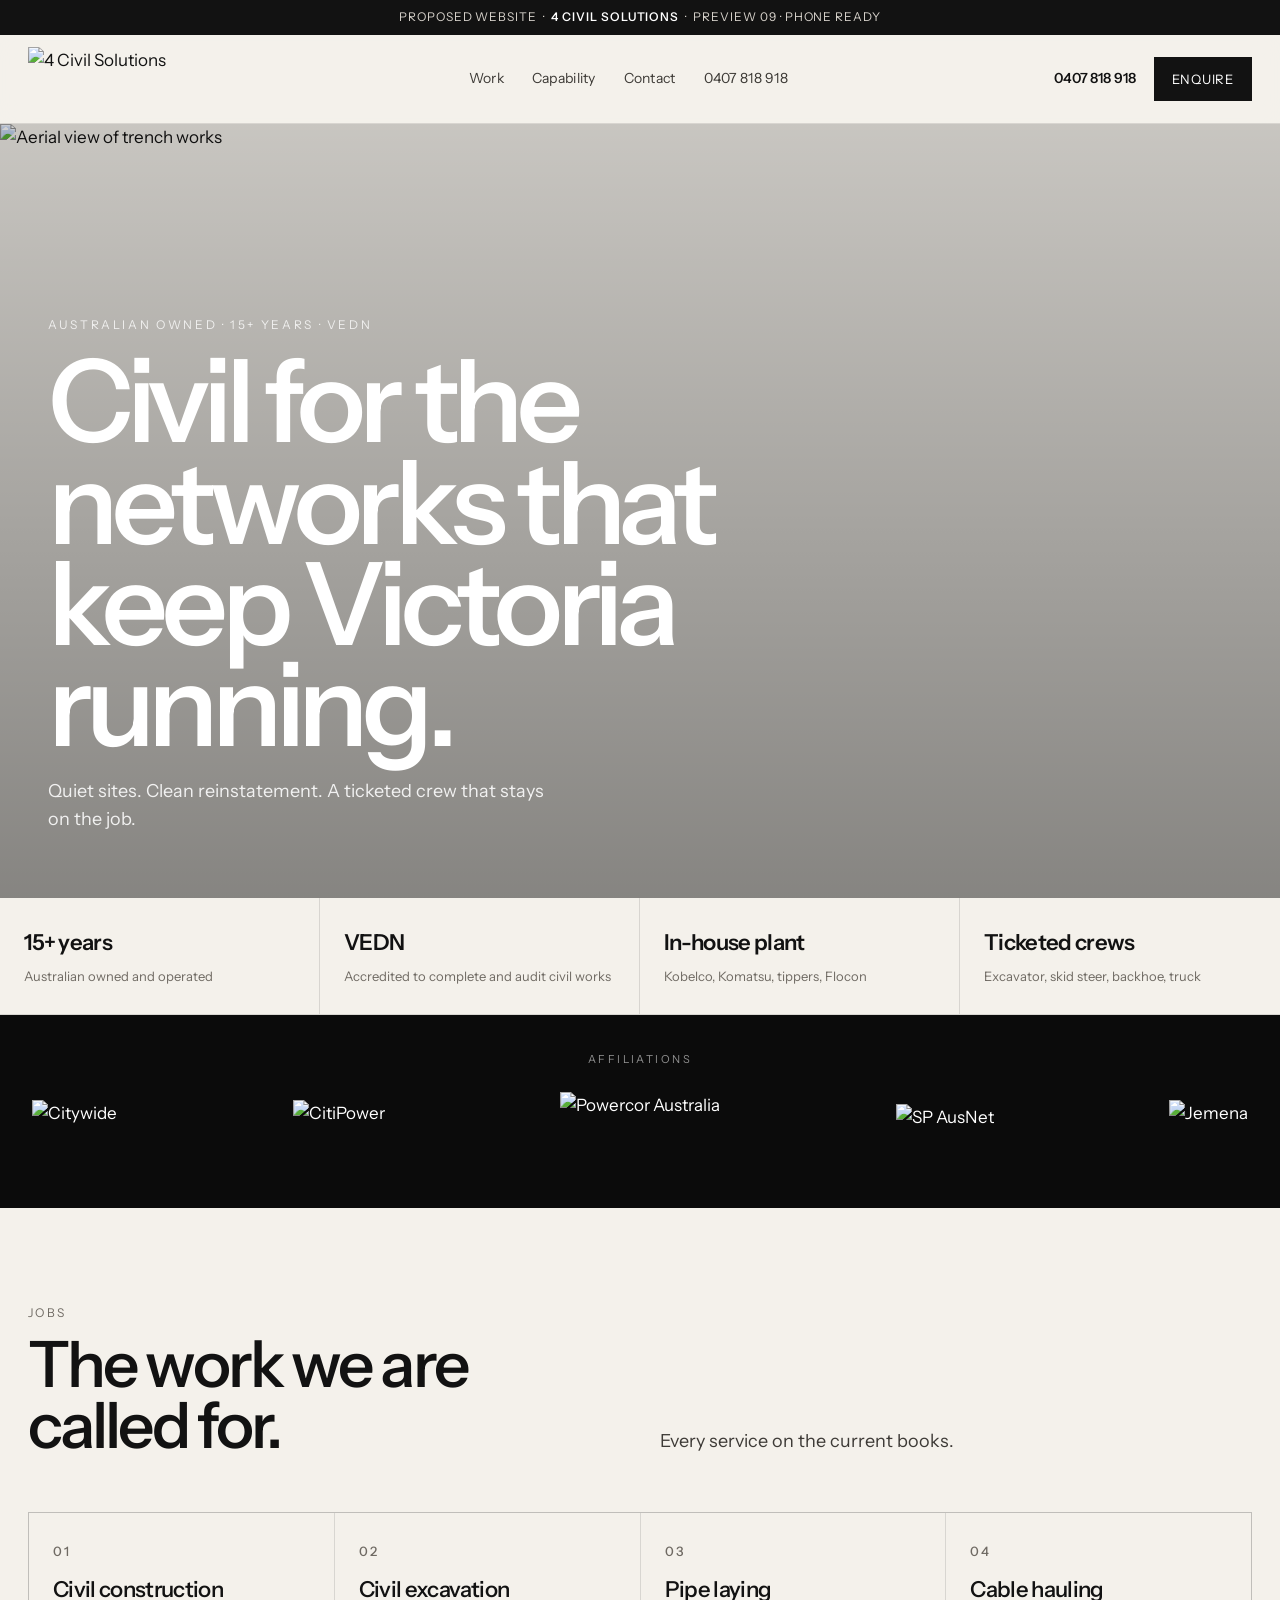
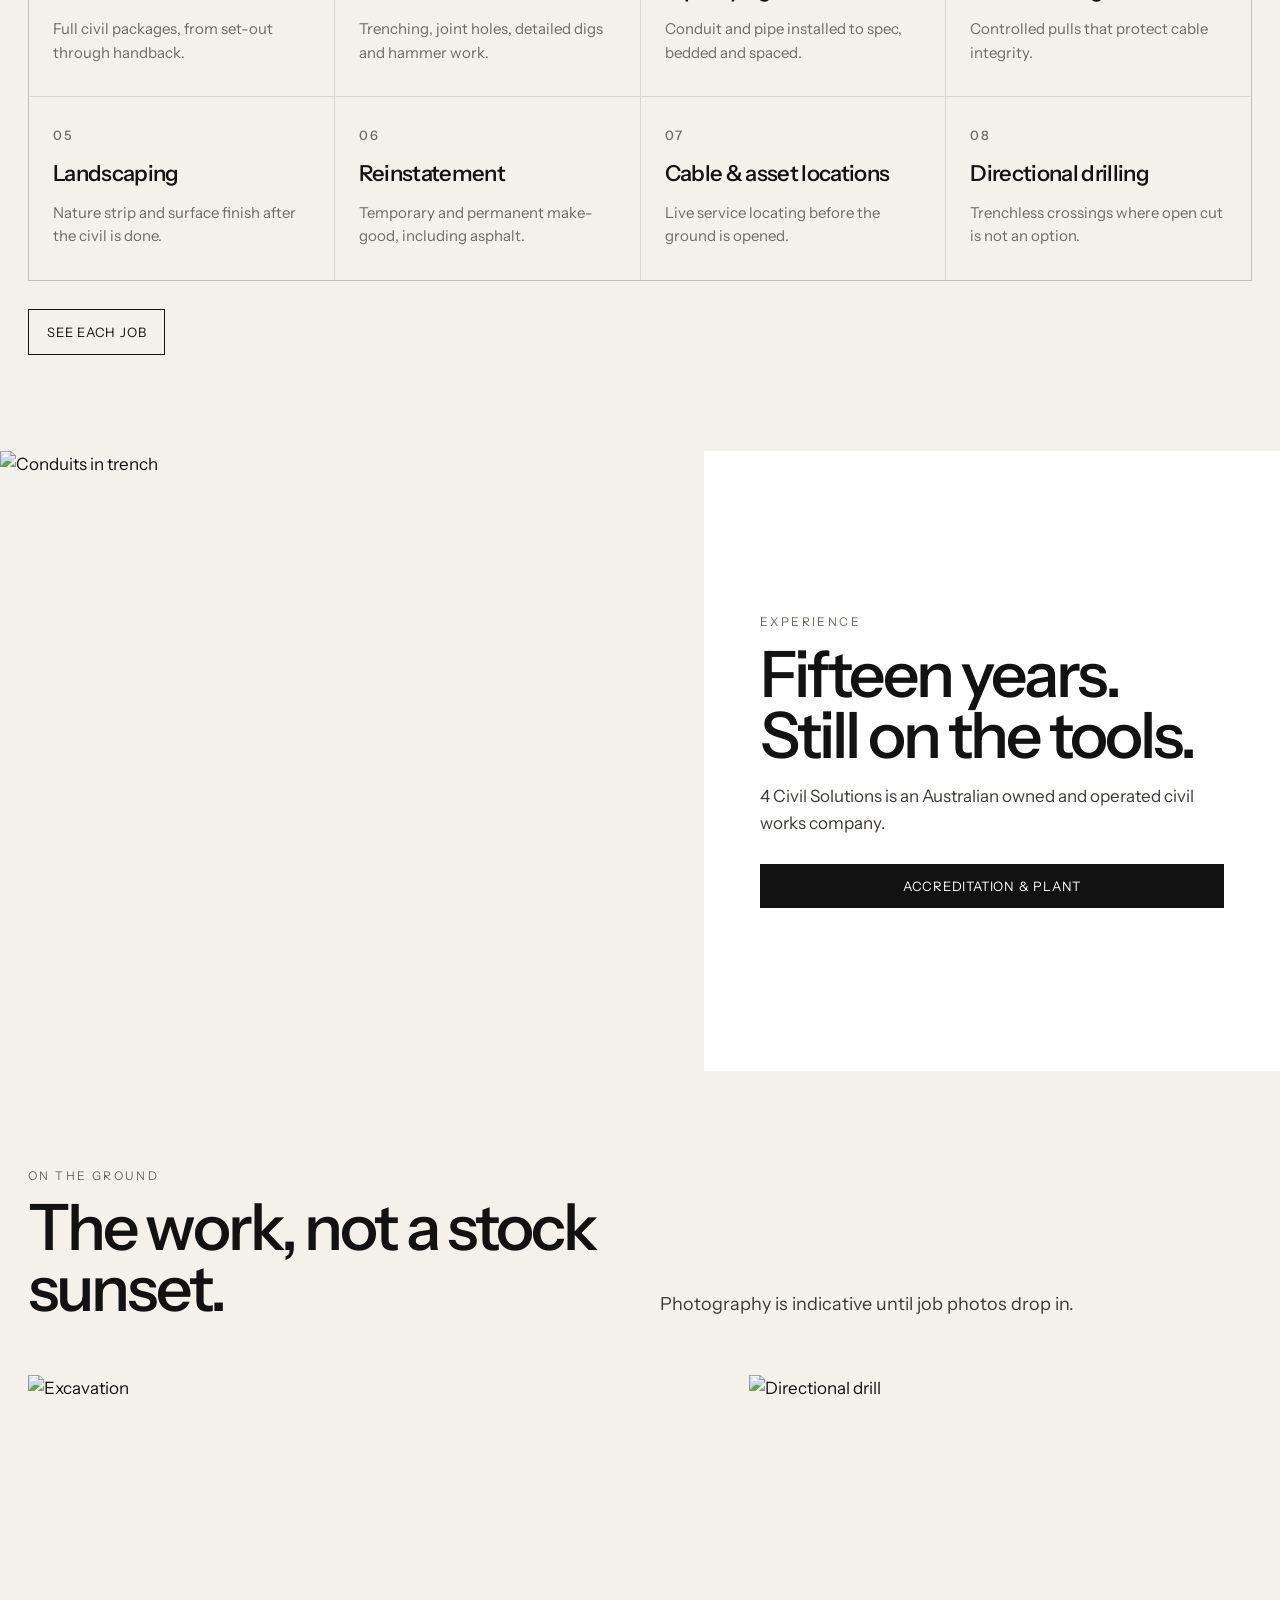
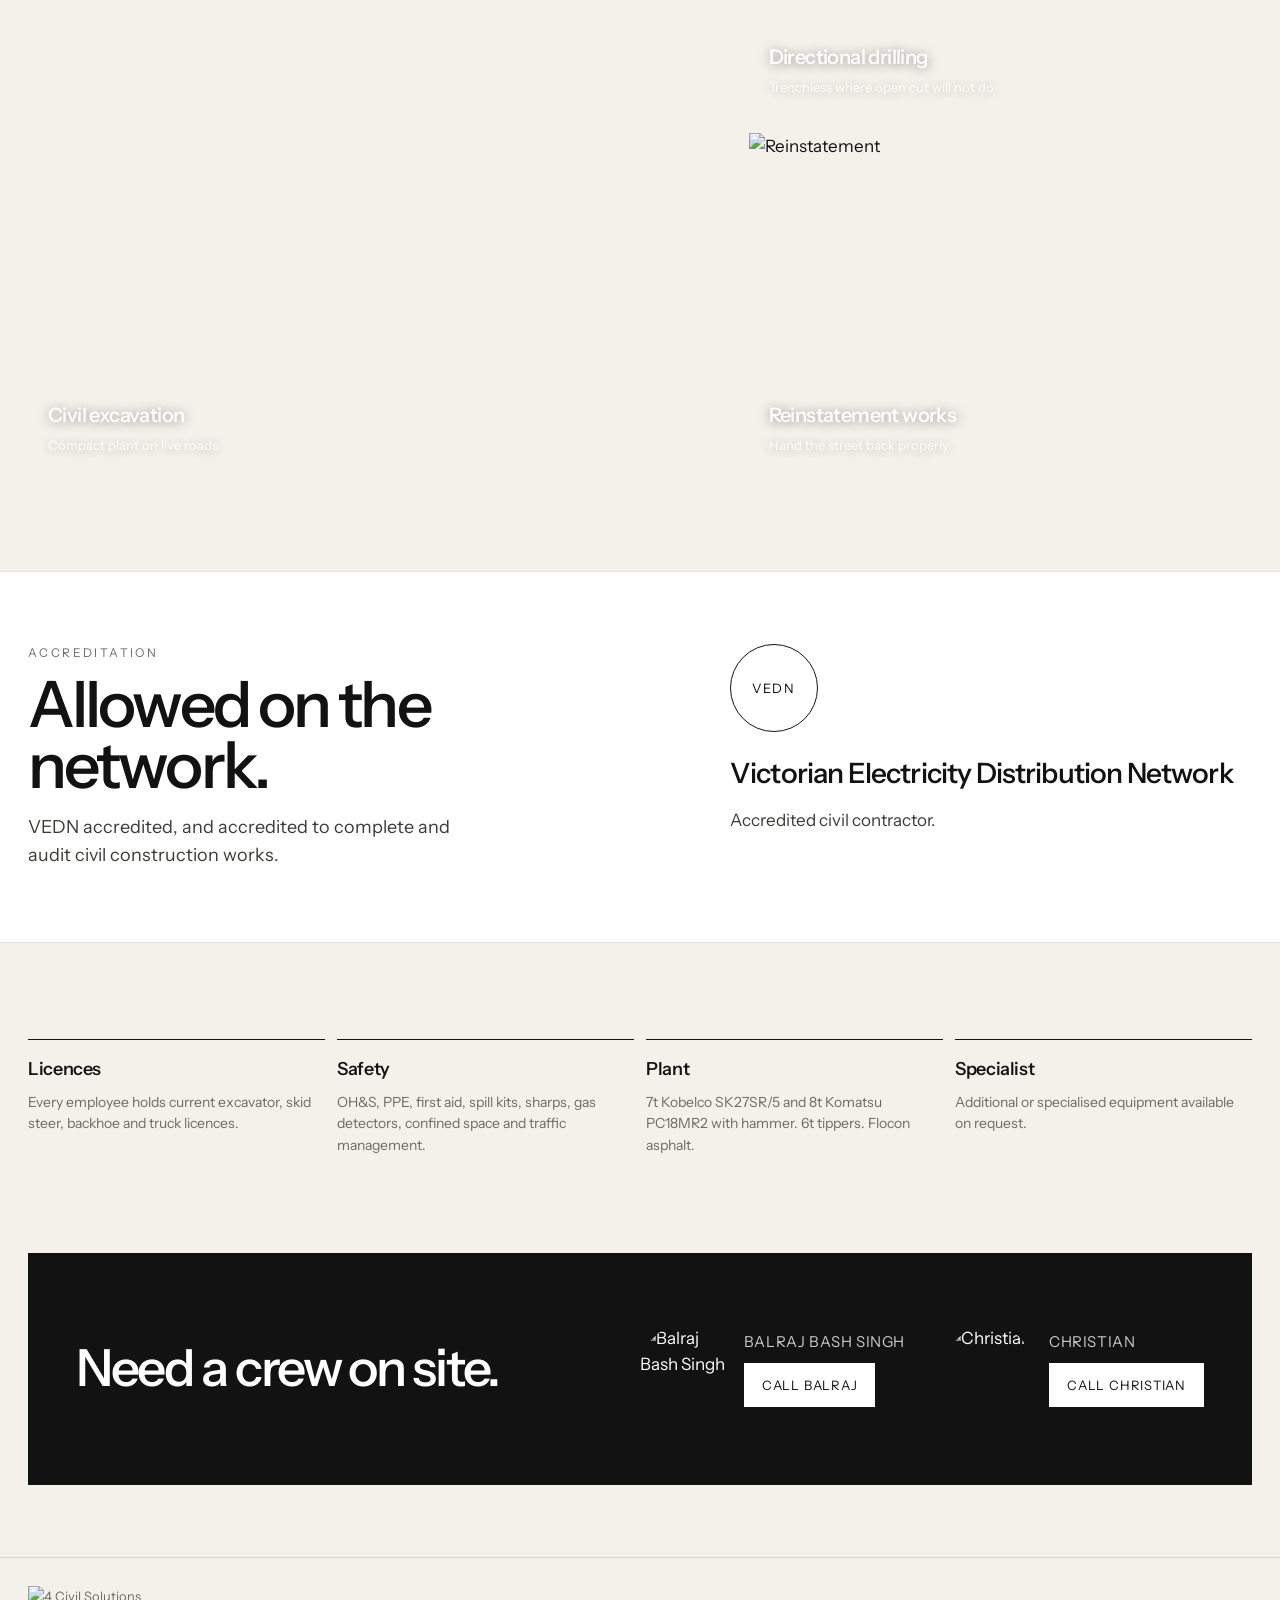
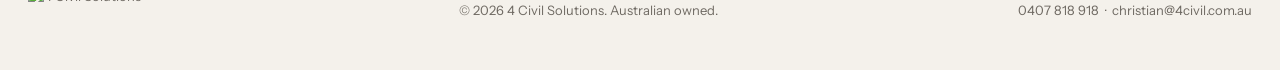
==== commit d968eaa3: "Preview 09 cache-bust homepage for phone CSS" ====
--- a/index.html
+++ b/index.html
@@ -2,14 +2,14 @@
 <html lang="en-AU">
 <head>
   <meta charset="UTF-8" />
-  <meta name="viewport" content="width=device-width, initial-scale=1" />
+  <meta name="viewport" content="width=device-width, initial-scale=1, viewport-fit=cover" />
   <title>4 Civil Solutions — Civil construction, Victoria</title>
   <meta name="description" content="Australian owned civil works company with over 15 years experience. VEDN accredited." />
   <link rel="preconnect" href="https://fonts.googleapis.com" />
   <link rel="preconnect" href="https://fonts.gstatic.com" crossorigin />
   <link href="https://fonts.googleapis.com/css2?family=Instrument+Sans:wght@400;500;560;650&display=swap" rel="stylesheet" />
   <link rel="icon" href="https://4civil.com.au/wp-content/uploads/2021/10/4civiltransmall.png" type="image/png" />
-  <link rel="stylesheet" href="css/styles.css?v=08" />
+  <link rel="stylesheet" href="css/styles.css?v=09" />
 </head>
 <body data-page="home">
   <div id="site-header"></div>
@@ -95,6 +95,6 @@
     </div>
   </section>
   <div id="site-footer"></div>
-  <script src="js/site.js?v=08"></script>
+  <script src="js/site.js?v=09"></script>
 </body>
 </html>
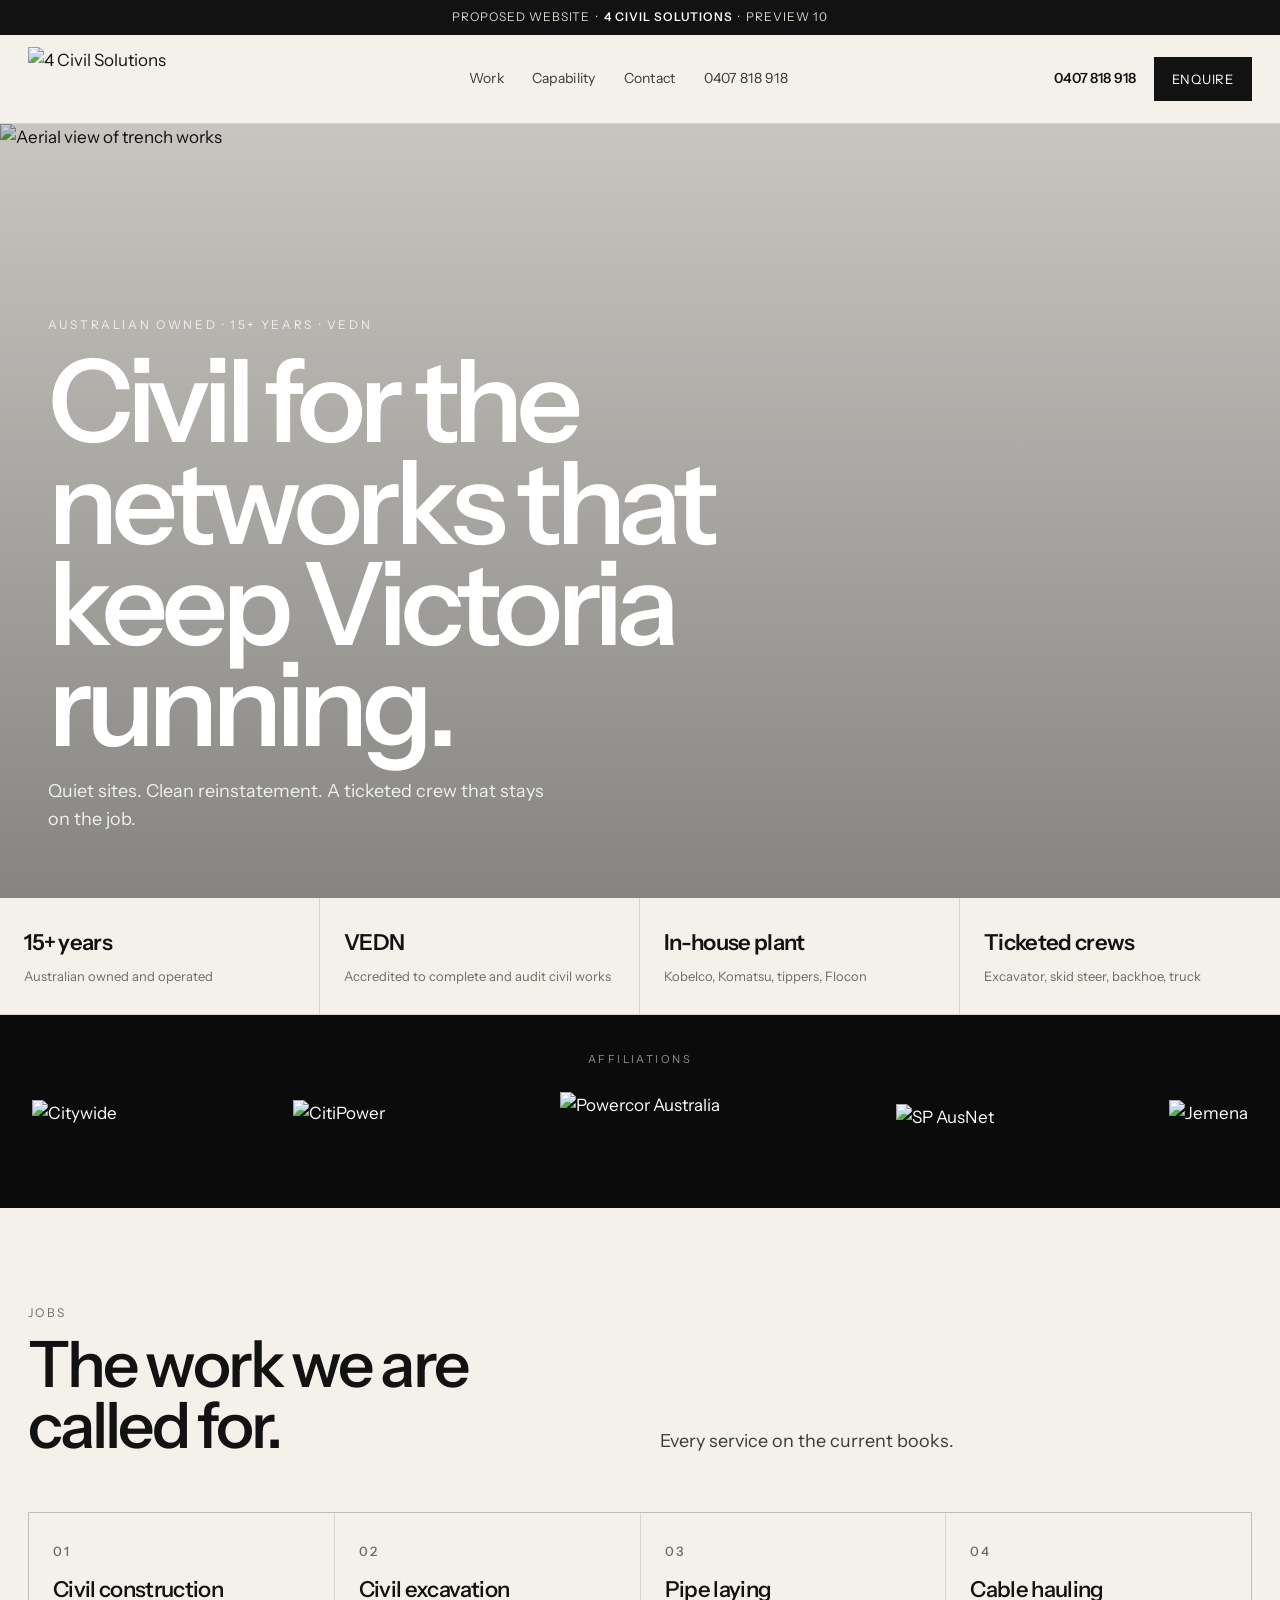
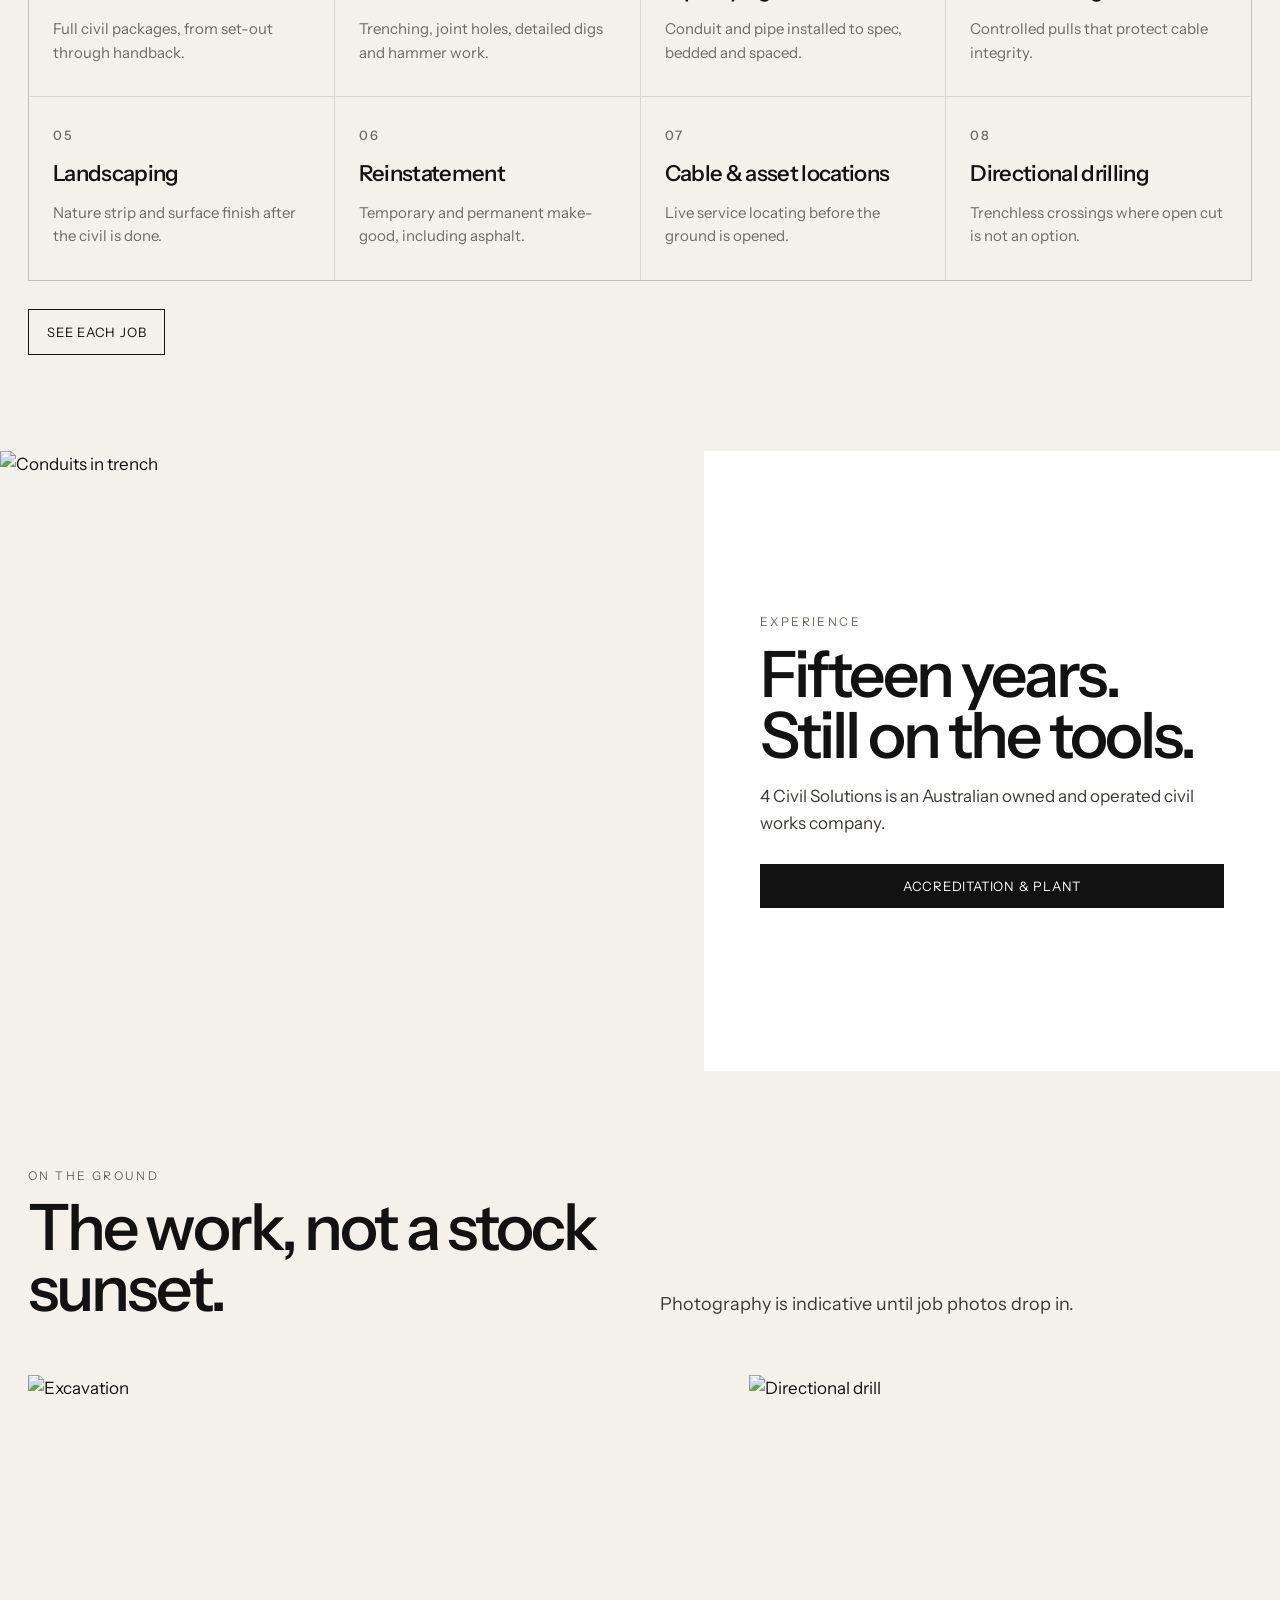
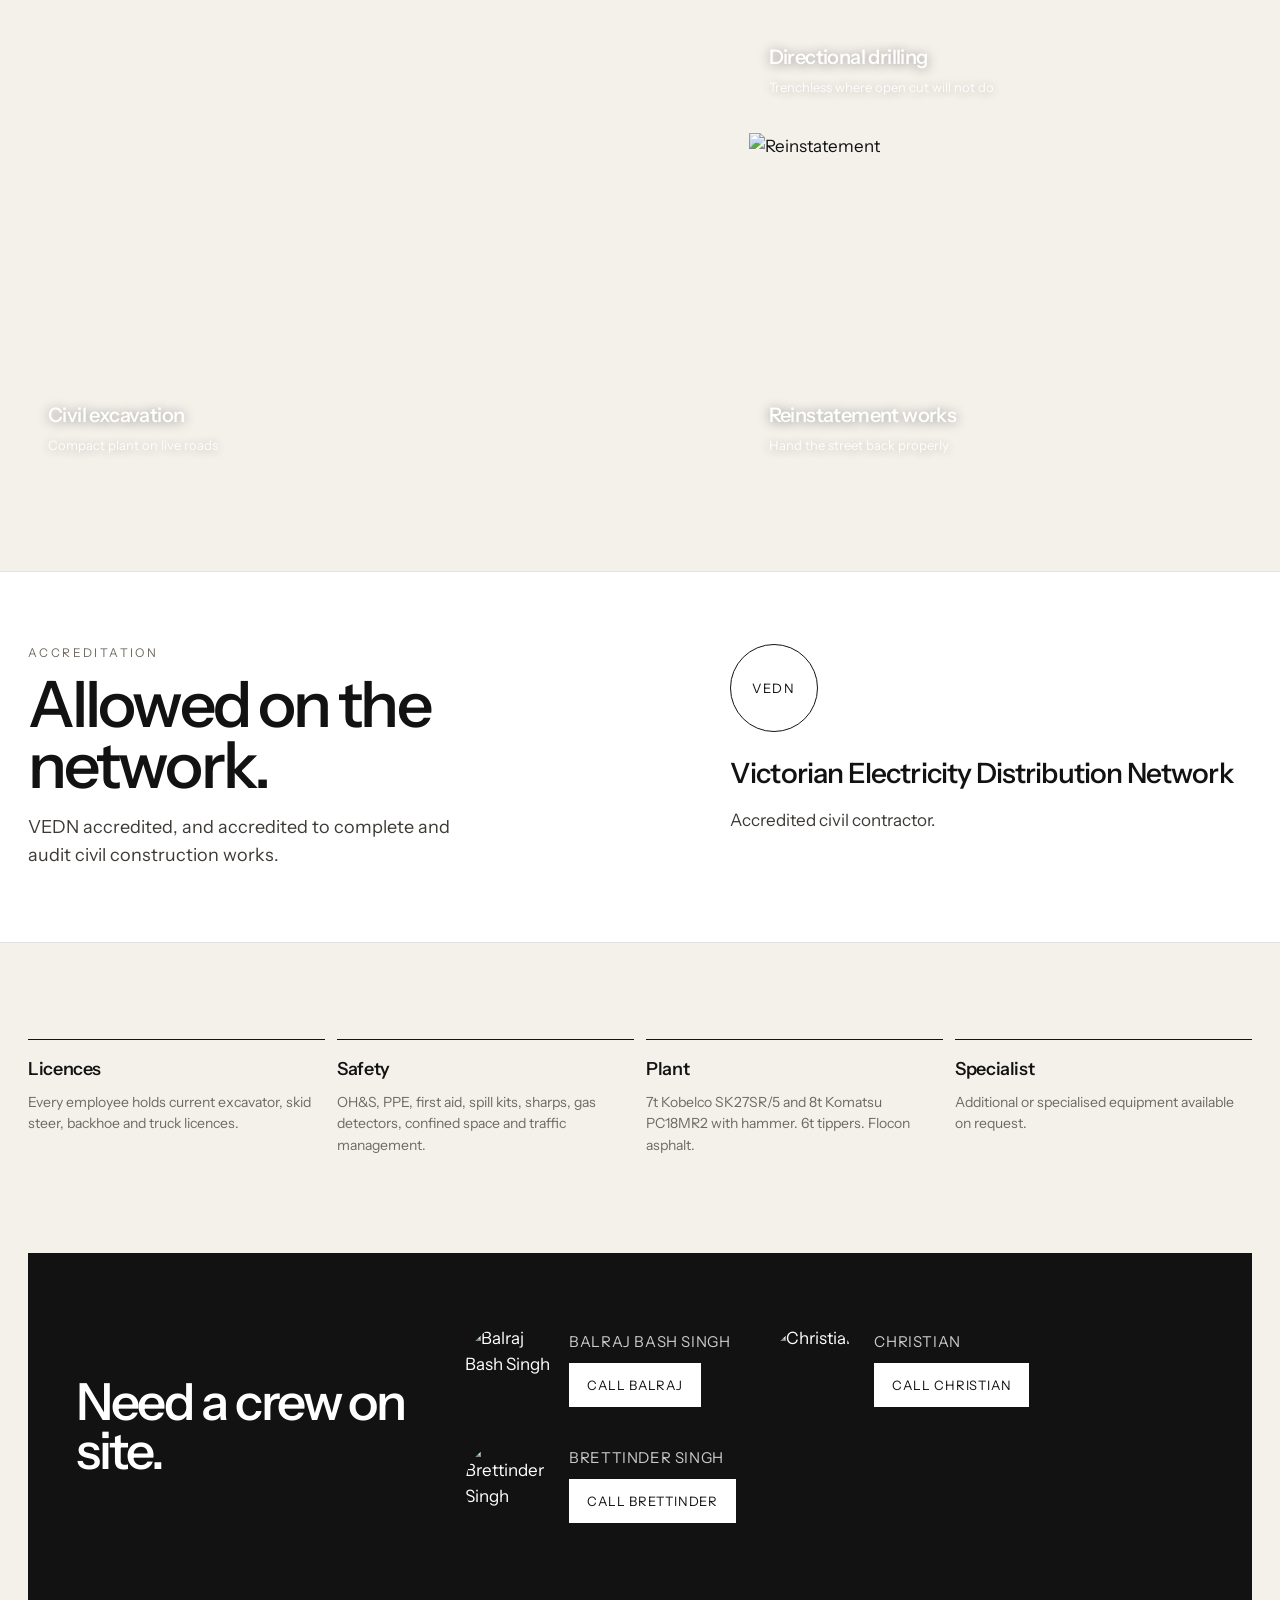
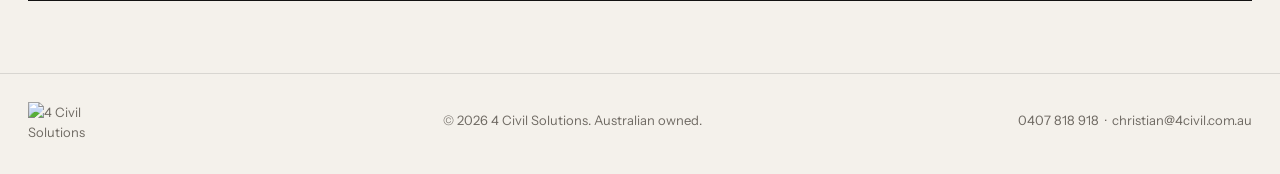
==== commit 732dd9c6: "Preview 10: add Brettinder Singh to call band" ====
--- a/index.html
+++ b/index.html
@@ -4,12 +4,11 @@
   <meta charset="UTF-8" />
   <meta name="viewport" content="width=device-width, initial-scale=1, viewport-fit=cover" />
   <title>4 Civil Solutions — Civil construction, Victoria</title>
-  <meta name="description" content="Australian owned civil works company with over 15 years experience. VEDN accredited." />
   <link rel="preconnect" href="https://fonts.googleapis.com" />
   <link rel="preconnect" href="https://fonts.gstatic.com" crossorigin />
   <link href="https://fonts.googleapis.com/css2?family=Instrument+Sans:wght@400;500;560;650&display=swap" rel="stylesheet" />
   <link rel="icon" href="https://4civil.com.au/wp-content/uploads/2021/10/4civiltransmall.png" type="image/png" />
-  <link rel="stylesheet" href="css/styles.css?v=09" />
+  <link rel="stylesheet" href="css/styles.css?v=10" />
 </head>
 <body data-page="home">
   <div id="site-header"></div>
@@ -92,9 +91,16 @@
           <a class="btn" href="tel:+61407818918">Call Christian</a>
         </div>
       </article>
+      <article class="cta-person" style="display:flex;align-items:center;gap:16px">
+        <img src="https://litter.catbox.moe/0hwr1f.jpg" alt="Brettinder Singh" width="160" height="160" style="width:88px;height:88px;object-fit:cover;border-radius:50%" />
+        <div>
+          <p style="margin:0 0 10px;letter-spacing:.04em;text-transform:uppercase;color:rgba(255,255,255,.78)">Brettinder Singh</p>
+          <a class="btn" href="tel:+61407818918">Call Brettinder</a>
+        </div>
+      </article>
     </div>
   </section>
   <div id="site-footer"></div>
-  <script src="js/site.js?v=09"></script>
+  <script src="js/site.js?v=10"></script>
 </body>
 </html>
